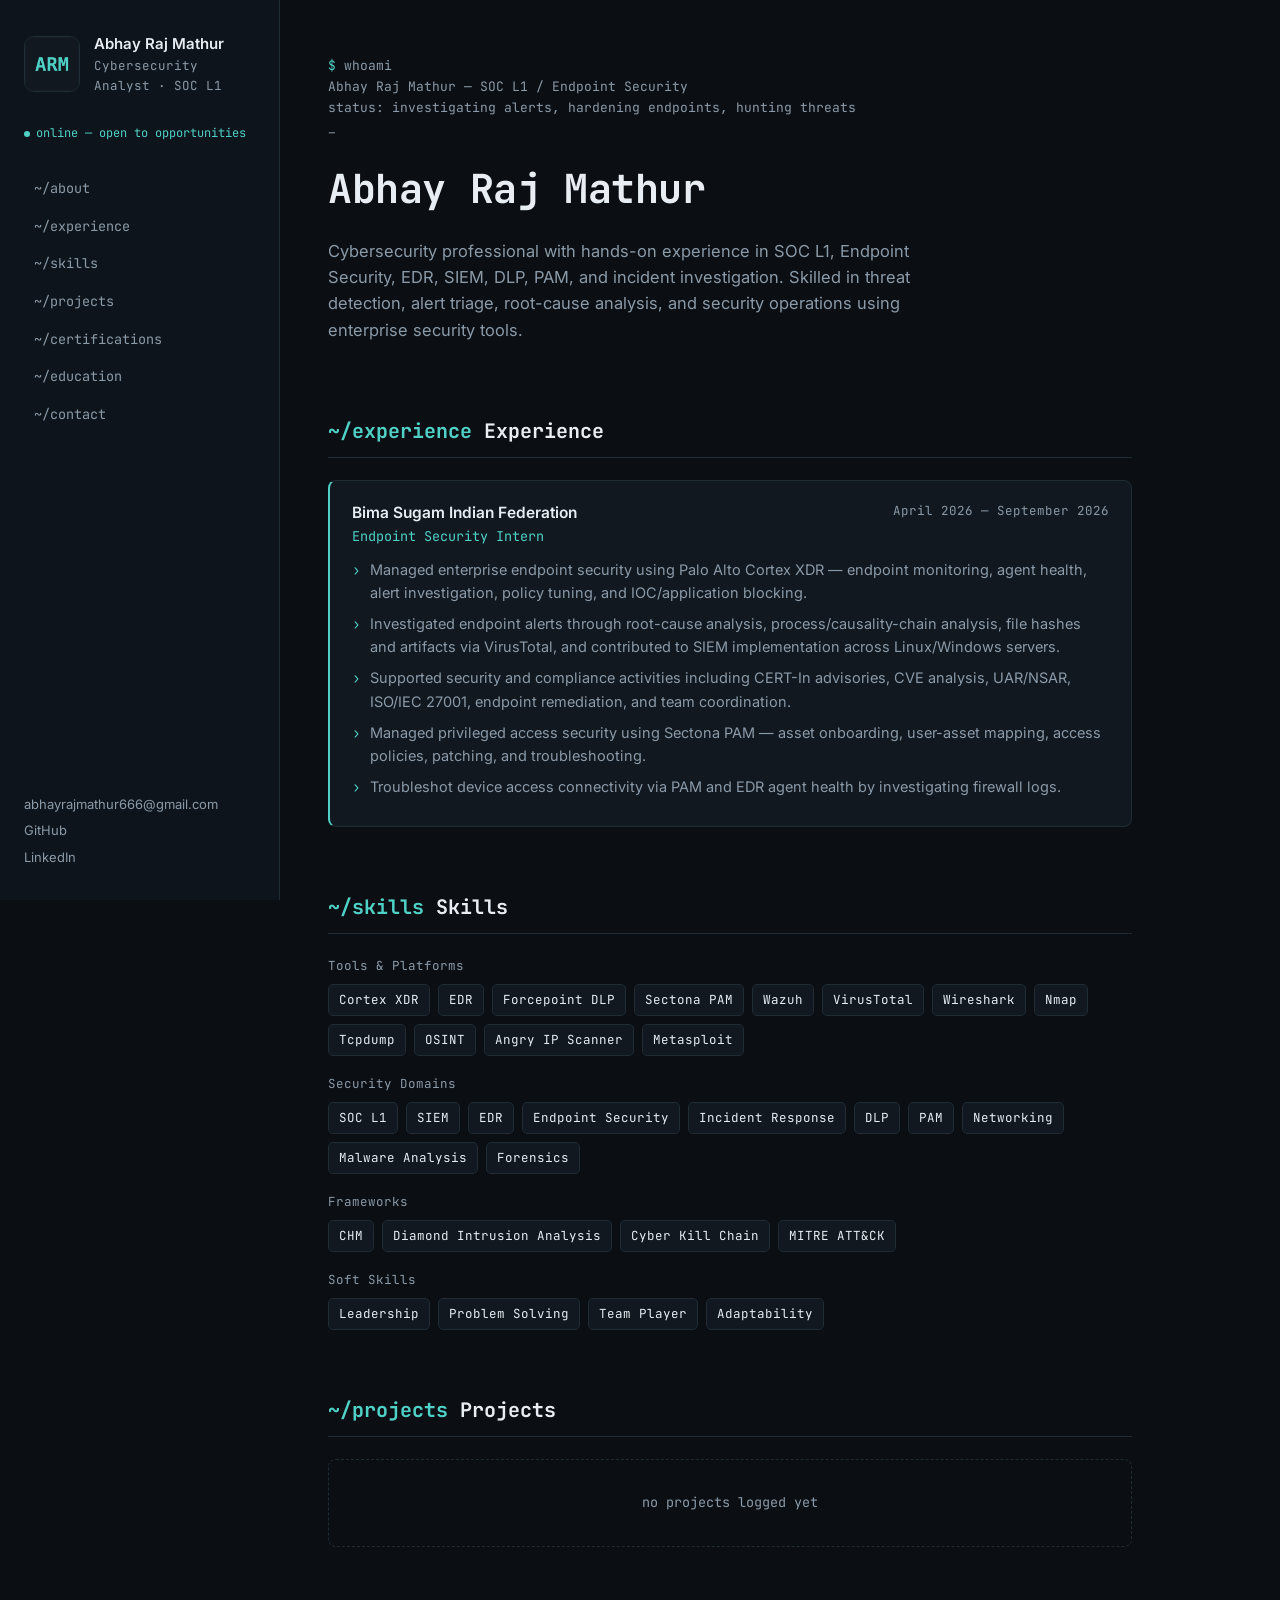
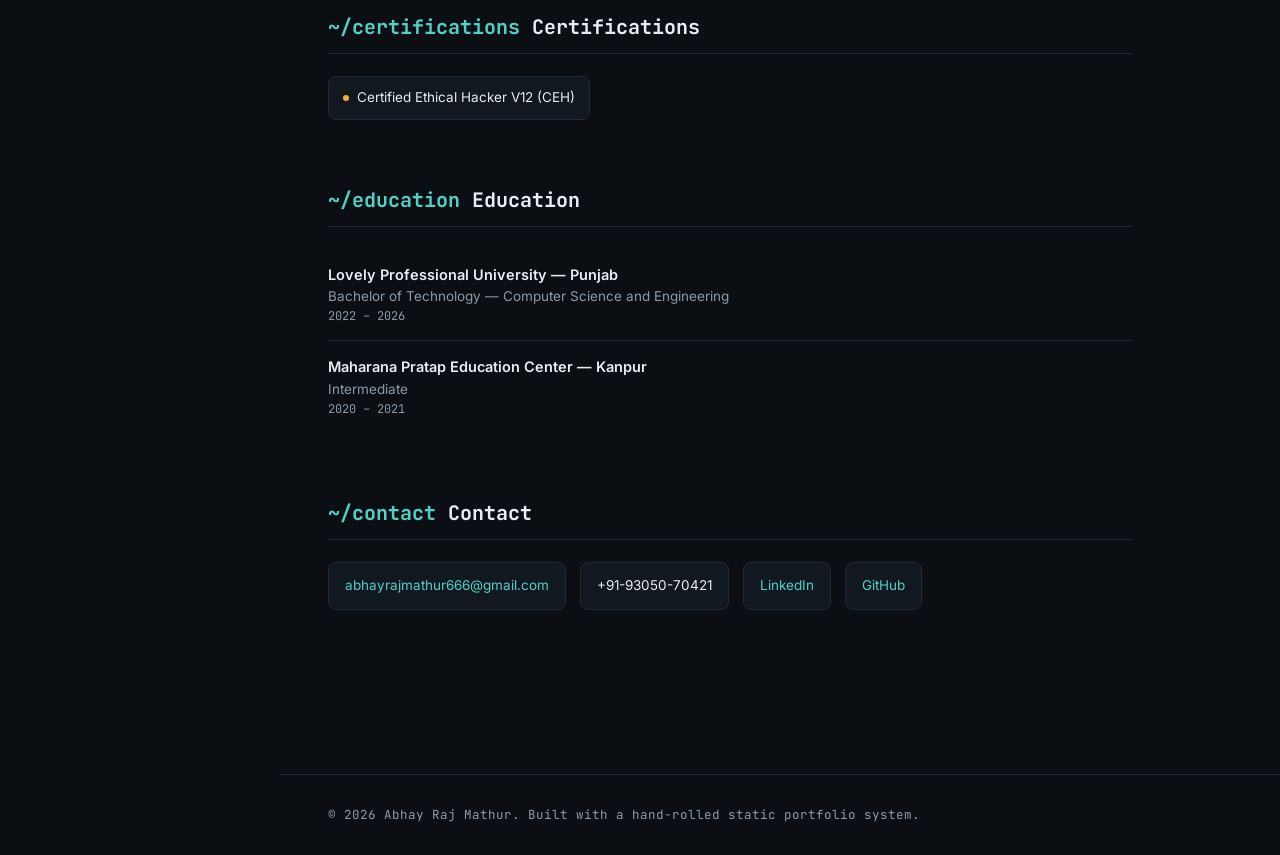
==== index.html @ ce43185f "Add files via upload" ====
<!DOCTYPE html>
<html lang="en">
<head>
<meta charset="UTF-8">
<meta name="viewport" content="width=device-width, initial-scale=1.0">
<title>Abhay Raj Mathur — Cybersecurity Analyst</title>
<meta name="description" content="Portfolio of Abhay Raj Mathur — Cybersecurity Analyst, SOC L1, Endpoint Security & EDR.">
<meta property="og:title" content="Abhay Raj Mathur — Cybersecurity Analyst">
<meta property="og:description" content="SOC L1 · Endpoint Security · EDR · SIEM · Incident Response">
<meta property="og:type" content="website">
<link rel="stylesheet" href="assets/css/themes.css">
<link rel="stylesheet" href="assets/css/style.css">
</head>
<body>
<div id="root"></div>

<script src="assets/js/render.js"></script>
<script>
  fetch('data.json?_=' + Date.now())
    .then(r => r.json())
    .then(data => {
      renderApp(document.getElementById('root'), data, false);
    })
    .catch(err => {
      document.getElementById('root').innerHTML =
        '<p style="padding:40px;font-family:monospace;color:#e66">Could not load data.json — ' + err + '</p>';
    });
</script>
</body>
</html>
---- assets/css/themes.css ----
/* ===========================================================
   THEMES — each theme is just a set of CSS variables.
   To add a new template later, add a new [data-theme="..."] block
   here — the HTML/layout never has to change.
   =========================================================== */

:root,
[data-theme="console-teal"] {
  --bg:        #0b0f14;
  --panel:     #111820;
  --panel-2:   #0e141b;
  --line:      #1f2b35;
  --text:      #e7edf2;
  --muted:     #8b9aa8;
  --accent:    #4fd1c5;
  --accent-2:  #f0b429;
  --danger:    #ef6a6a;
  --font-mono: 'JetBrains Mono', ui-monospace, SFMono-Regular, Menlo, monospace;
  --font-sans: 'Inter', -apple-system, BlinkMacSystemFont, 'Segoe UI', sans-serif;
}

[data-theme="console-amber"] {
  --bg:        #0c0a08;
  --panel:     #161109;
  --panel-2:   #120e08;
  --line:      #2c2013;
  --text:      #f3ece0;
  --muted:     #a89a84;
  --accent:    #f0b429;
  --accent-2:  #4fd1c5;
  --danger:    #ef6a6a;
  --font-mono: 'JetBrains Mono', ui-monospace, SFMono-Regular, Menlo, monospace;
  --font-sans: 'Inter', -apple-system, BlinkMacSystemFont, 'Segoe UI', sans-serif;
}

[data-theme="daylight-slate"] {
  --bg:        #f5f6f8;
  --panel:     #ffffff;
  --panel-2:   #eef1f4;
  --line:      #dde2e7;
  --text:      #1a2027;
  --muted:     #5b6672;
  --accent:    #0e7c86;
  --accent-2:  #c2540a;
  --danger:    #c0392b;
  --font-mono: 'JetBrains Mono', ui-monospace, SFMono-Regular, Menlo, monospace;
  --font-sans: 'Inter', -apple-system, BlinkMacSystemFont, 'Segoe UI', sans-serif;
}
---- assets/css/style.css ----
@import url('https://fonts.googleapis.com/css2?family=Inter:wght@400;500;600&family=JetBrains+Mono:wght@400;500;700&display=swap');

* { box-sizing: border-box; }
html { scroll-behavior: smooth; }
body {
  margin: 0;
  background: var(--bg);
  color: var(--text);
  font-family: var(--font-sans);
  font-size: 16px;
  line-height: 1.6;
  -webkit-font-smoothing: antialiased;
}
::selection { background: var(--accent); color: var(--bg); }
a { color: var(--accent); text-decoration: none; }
a:hover { text-decoration: underline; }
img { max-width: 100%; display: block; }
button { font-family: inherit; }

.blink { animation: blink 1.1s steps(1) infinite; }
@keyframes blink { 50% { opacity: 0; } }
@media (prefers-reduced-motion: reduce) {
  .blink { animation: none; }
  html { scroll-behavior: auto; }
}

/* ---------- shell ---------- */
.app-shell {
  display: grid;
  grid-template-columns: 280px 1fr;
  min-height: 100vh;
}
@media (max-width: 860px) {
  .app-shell { grid-template-columns: 1fr; }
}

/* ---------- sidebar ---------- */
.sidebar {
  position: sticky;
  top: 0;
  height: 100vh;
  padding: 32px 24px;
  border-right: 1px solid var(--line);
  background: var(--panel-2);
  display: flex;
  flex-direction: column;
  gap: 28px;
  overflow-y: auto;
}
@media (max-width: 860px) {
  .sidebar { position: relative; height: auto; border-right: none; border-bottom: 1px solid var(--line); }
}

.identity { display: flex; align-items: center; gap: 14px; }
.avatar-wrap {
  position: relative;
  width: 56px; height: 56px;
  border-radius: 10px;
  overflow: hidden;
  border: 1px solid var(--line);
  background: var(--panel);
  flex: none;
}
.avatar-wrap img { width: 100%; height: 100%; object-fit: cover; }
.identity-text .name { font-weight: 600; font-size: 15px; }
.identity-text .role { color: var(--muted); font-size: 12.5px; font-family: var(--font-mono); }

.status-line {
  font-family: var(--font-mono);
  font-size: 12px;
  color: var(--accent);
  display: flex;
  align-items: center;
  gap: 6px;
}
.status-dot { width: 6px; height: 6px; border-radius: 50%; background: var(--accent); }

.nav-tree { display: flex; flex-direction: column; gap: 2px; font-family: var(--font-mono); font-size: 13.5px; }
.nav-tree a {
  color: var(--muted);
  padding: 7px 10px;
  border-radius: 6px;
  display: flex;
  align-items: center;
  justify-content: space-between;
  gap: 8px;
}
.nav-tree a:hover { color: var(--text); background: var(--panel); text-decoration: none; }
.nav-tree a.active { color: var(--accent); background: var(--panel); }

.sidebar-contact { display: flex; flex-direction: column; gap: 6px; font-size: 13px; color: var(--muted); margin-top: auto; }
.sidebar-contact a { color: var(--muted); }
.sidebar-contact a:hover { color: var(--accent); }

.theme-picker { display: flex; gap: 8px; align-items: center; font-family: var(--font-mono); font-size: 11px; color: var(--muted); }
.theme-picker button {
  width: 18px; height: 18px; border-radius: 50%; border: 2px solid var(--line); cursor: pointer; padding: 0;
}
.theme-picker button[data-theme-btn="console-teal"] { background: #4fd1c5; }
.theme-picker button[data-theme-btn="console-amber"] { background: #f0b429; }
.theme-picker button[data-theme-btn="daylight-slate"] { background: #eef1f4; }
.theme-picker button.active { border-color: var(--text); }

/* ---------- main ---------- */
main { padding: 56px 48px 100px; max-width: 900px; }
@media (max-width: 860px) { main { padding: 36px 20px 80px; } }

.hero { margin-bottom: 72px; }
.boot { font-family: var(--font-mono); font-size: 13px; color: var(--muted); margin-bottom: 18px; min-height: 60px; }
.boot .line { display: block; }
.boot .prompt { color: var(--accent); }
.hero h1 {
  font-family: var(--font-mono);
  font-size: clamp(28px, 4vw, 40px);
  font-weight: 700;
  margin: 0 0 14px;
  letter-spacing: -0.01em;
}
.hero .summary { color: var(--muted); max-width: 62ch; font-size: 16.5px; }

section.block { margin-bottom: 64px; scroll-margin-top: 24px; position: relative; }
section.block h2 {
  font-family: var(--font-mono);
  font-size: 20px;
  color: var(--text);
  margin: 0 0 22px;
  padding-bottom: 10px;
  border-bottom: 1px solid var(--line);
  display: flex;
  align-items: center;
  justify-content: space-between;
}
section.block h2 .path { color: var(--accent); }

/* ---------- skills ---------- */
.skill-group { margin-bottom: 18px; }
.skill-group .cat { font-family: var(--font-mono); font-size: 12.5px; color: var(--muted); margin-bottom: 8px; }
.tag-row { display: flex; flex-wrap: wrap; gap: 8px; }
.tag {
  font-family: var(--font-mono);
  font-size: 12.5px;
  padding: 5px 10px;
  border: 1px solid var(--line);
  border-radius: 5px;
  color: var(--text);
  background: var(--panel);
}

/* ---------- experience ---------- */
.entry {
  position: relative;
  padding: 20px 22px;
  border: 1px solid var(--line);
  border-left: 2px solid var(--accent);
  border-radius: 8px;
  background: var(--panel);
  margin-bottom: 18px;
}
.entry-head { display: flex; justify-content: space-between; gap: 16px; flex-wrap: wrap; margin-bottom: 10px; }
.entry-head .org { font-weight: 600; font-size: 15.5px; }
.entry-head .title { color: var(--accent); font-size: 13.5px; font-family: var(--font-mono); }
.entry-head .dates { color: var(--muted); font-size: 12.5px; font-family: var(--font-mono); white-space: nowrap; }
.entry ul { margin: 0; padding-left: 0; list-style: none; }
.entry li { position: relative; padding-left: 18px; margin-bottom: 8px; color: var(--muted); font-size: 14.5px; }
.entry li::before { content: "›"; position: absolute; left: 0; color: var(--accent); font-family: var(--font-mono); }

/* ---------- projects ---------- */
.project-grid { display: grid; grid-template-columns: repeat(auto-fill, minmax(240px, 1fr)); gap: 16px; }
.project-card {
  border: 1px solid var(--line);
  border-radius: 8px;
  background: var(--panel);
  overflow: hidden;
  position: relative;
  display: flex;
  flex-direction: column;
}
.project-card .thumb { aspect-ratio: 16/9; background: var(--panel-2); display: flex; align-items: center; justify-content: center; color: var(--muted); font-family: var(--font-mono); font-size: 12px; }
.project-card .thumb img { width: 100%; height: 100%; object-fit: cover; }
.project-card .body { padding: 14px 16px 16px; }
.project-card .p-title { font-weight: 600; font-size: 14.5px; margin-bottom: 6px; }
.project-card .p-desc { color: var(--muted); font-size: 13.5px; margin-bottom: 10px; }
.project-card .p-link { font-family: var(--font-mono); font-size: 12.5px; }
.empty-state {
  border: 1px dashed var(--line);
  border-radius: 8px;
  padding: 32px 20px;
  text-align: center;
  color: var(--muted);
  font-family: var(--font-mono);
  font-size: 13.5px;
}

/* ---------- certifications / education ---------- */
.badge-row { display: flex; flex-wrap: wrap; gap: 10px; }
.badge {
  border: 1px solid var(--line);
  background: var(--panel);
  padding: 10px 14px;
  border-radius: 8px;
  font-size: 13.5px;
  display: flex;
  align-items: center;
  gap: 8px;
}
.badge .dot { width: 6px; height: 6px; border-radius: 50%; background: var(--accent-2); }

.edu-item { padding: 14px 0; border-bottom: 1px solid var(--line); }
.edu-item:last-child { border-bottom: none; }
.edu-item .school { font-weight: 600; font-size: 14.5px; }
.edu-item .degree { color: var(--muted); font-size: 13.5px; }
.edu-item .years { font-family: var(--font-mono); font-size: 12px; color: var(--muted); }

/* ---------- contact / footer ---------- */
.contact-block { display: flex; flex-wrap: wrap; gap: 14px; }
.contact-pill {
  border: 1px solid var(--line);
  border-radius: 8px;
  padding: 12px 16px;
  font-size: 13.5px;
  background: var(--panel);
  display: flex;
  align-items: center;
  gap: 10px;
}
footer { padding: 30px 48px; color: var(--muted); font-size: 12.5px; font-family: var(--font-mono); border-top: 1px solid var(--line); }

/* =========================================================
   EDIT MODE — only present on editor.html
   ========================================================= */
[data-editable="true"] .editable-target { position: relative; }

.edit-fab {
  position: absolute;
  top: -10px;
  right: -10px;
  width: 30px; height: 30px;
  border-radius: 50%;
  border: 1px solid var(--line);
  background: var(--panel);
  color: var(--accent);
  display: flex; align-items: center; justify-content: center;
  cursor: pointer;
  font-size: 16px;
  line-height: 1;
  z-index: 5;
  box-shadow: 0 2px 8px rgba(0,0,0,0.35);
}
.edit-fab:hover { background: var(--accent); color: var(--bg); }

.section-add-btn {
  position: absolute;
  top: 0; right: 0;
  width: 26px; height: 26px;
  border-radius: 6px;
  border: 1px solid var(--line);
  background: var(--panel);
  color: var(--accent);
  cursor: pointer;
  font-size: 15px;
}
.section-add-btn:hover { background: var(--accent); color: var(--bg); }

.avatar-wrap .edit-fab { top: auto; bottom: -6px; right: -6px; width: 24px; height: 24px; font-size: 12px; }

.add-section-row { display: flex; justify-content: center; margin: 40px 0; }
.add-section-btn {
  font-family: var(--font-mono);
  font-size: 13px;
  color: var(--accent);
  background: var(--panel);
  border: 1px dashed var(--accent);
  border-radius: 8px;
  padding: 12px 20px;
  cursor: pointer;
}
.add-section-btn:hover { background: var(--accent); color: var(--bg); }

/* editor top bar */
.editor-bar {
  position: sticky; top: 0; z-index: 20;
  display: flex; align-items: center; justify-content: space-between;
  gap: 12px;
  padding: 12px 20px;
  background: var(--panel-2);
  border-bottom: 1px solid var(--line);
  font-family: var(--font-mono);
  font-size: 13px;
}
.editor-bar .left { display: flex; align-items: center; gap: 10px; color: var(--muted); }
.editor-bar .right { display: flex; align-items: center; gap: 10px; }
.btn {
  font-family: var(--font-mono);
  font-size: 12.5px;
  padding: 9px 14px;
  border-radius: 6px;
  border: 1px solid var(--line);
  background: var(--panel);
  color: var(--text);
  cursor: pointer;
}
.btn:hover { border-color: var(--accent); color: var(--accent); }
.btn.primary { background: var(--accent); color: var(--bg); border-color: var(--accent); font-weight: 600; }
.btn.primary:hover { opacity: 0.85; }
.btn.danger { border-color: var(--danger); color: var(--danger); }
.btn:disabled { opacity: 0.5; cursor: not-allowed; }
.status-pill { font-size: 11.5px; padding: 4px 9px; border-radius: 20px; border: 1px solid var(--line); color: var(--muted); }
.status-pill.saved { color: var(--accent); border-color: var(--accent); }
.status-pill.dirty { color: var(--accent-2); border-color: var(--accent-2); }

/* modal */
.modal-overlay {
  position: fixed; inset: 0; background: rgba(0,0,0,0.6);
  display: flex; align-items: center; justify-content: center;
  z-index: 100; padding: 20px;
}
.modal {
  background: var(--panel); border: 1px solid var(--line); border-radius: 12px;
  width: 100%; max-width: 520px; max-height: 86vh; overflow-y: auto;
  padding: 26px;
}
.modal h3 { font-family: var(--font-mono); font-size: 16px; margin: 0 0 18px; }
.field { margin-bottom: 14px; }
.field label { display: block; font-size: 12.5px; color: var(--muted); margin-bottom: 6px; font-family: var(--font-mono); }
.field input, .field textarea, .field select {
  width: 100%; padding: 10px 12px; border-radius: 6px; border: 1px solid var(--line);
  background: var(--panel-2); color: var(--text); font-family: var(--font-sans); font-size: 14px;
}
.field textarea { min-height: 90px; resize: vertical; }
.modal-actions { display: flex; justify-content: flex-end; gap: 10px; margin-top: 18px; }
.bullet-row { display: flex; gap: 8px; margin-bottom: 8px; }
.bullet-row input { flex: 1; }
.bullet-row button { flex: none; }
.small-add { font-family: var(--font-mono); font-size: 12px; color: var(--accent); background: none; border: 1px dashed var(--line); border-radius: 6px; padding: 6px 10px; cursor: pointer; }

/* token gate */
.gate {
  min-height: 100vh; display: flex; align-items: center; justify-content: center; padding: 24px;
}
.gate-box { max-width: 440px; width: 100%; }
.gate-box h1 { font-family: var(--font-mono); font-size: 20px; margin-bottom: 8px; }
.gate-box p { color: var(--muted); font-size: 14px; margin-bottom: 20px; }
.gate-box .field { margin-bottom: 16px; }
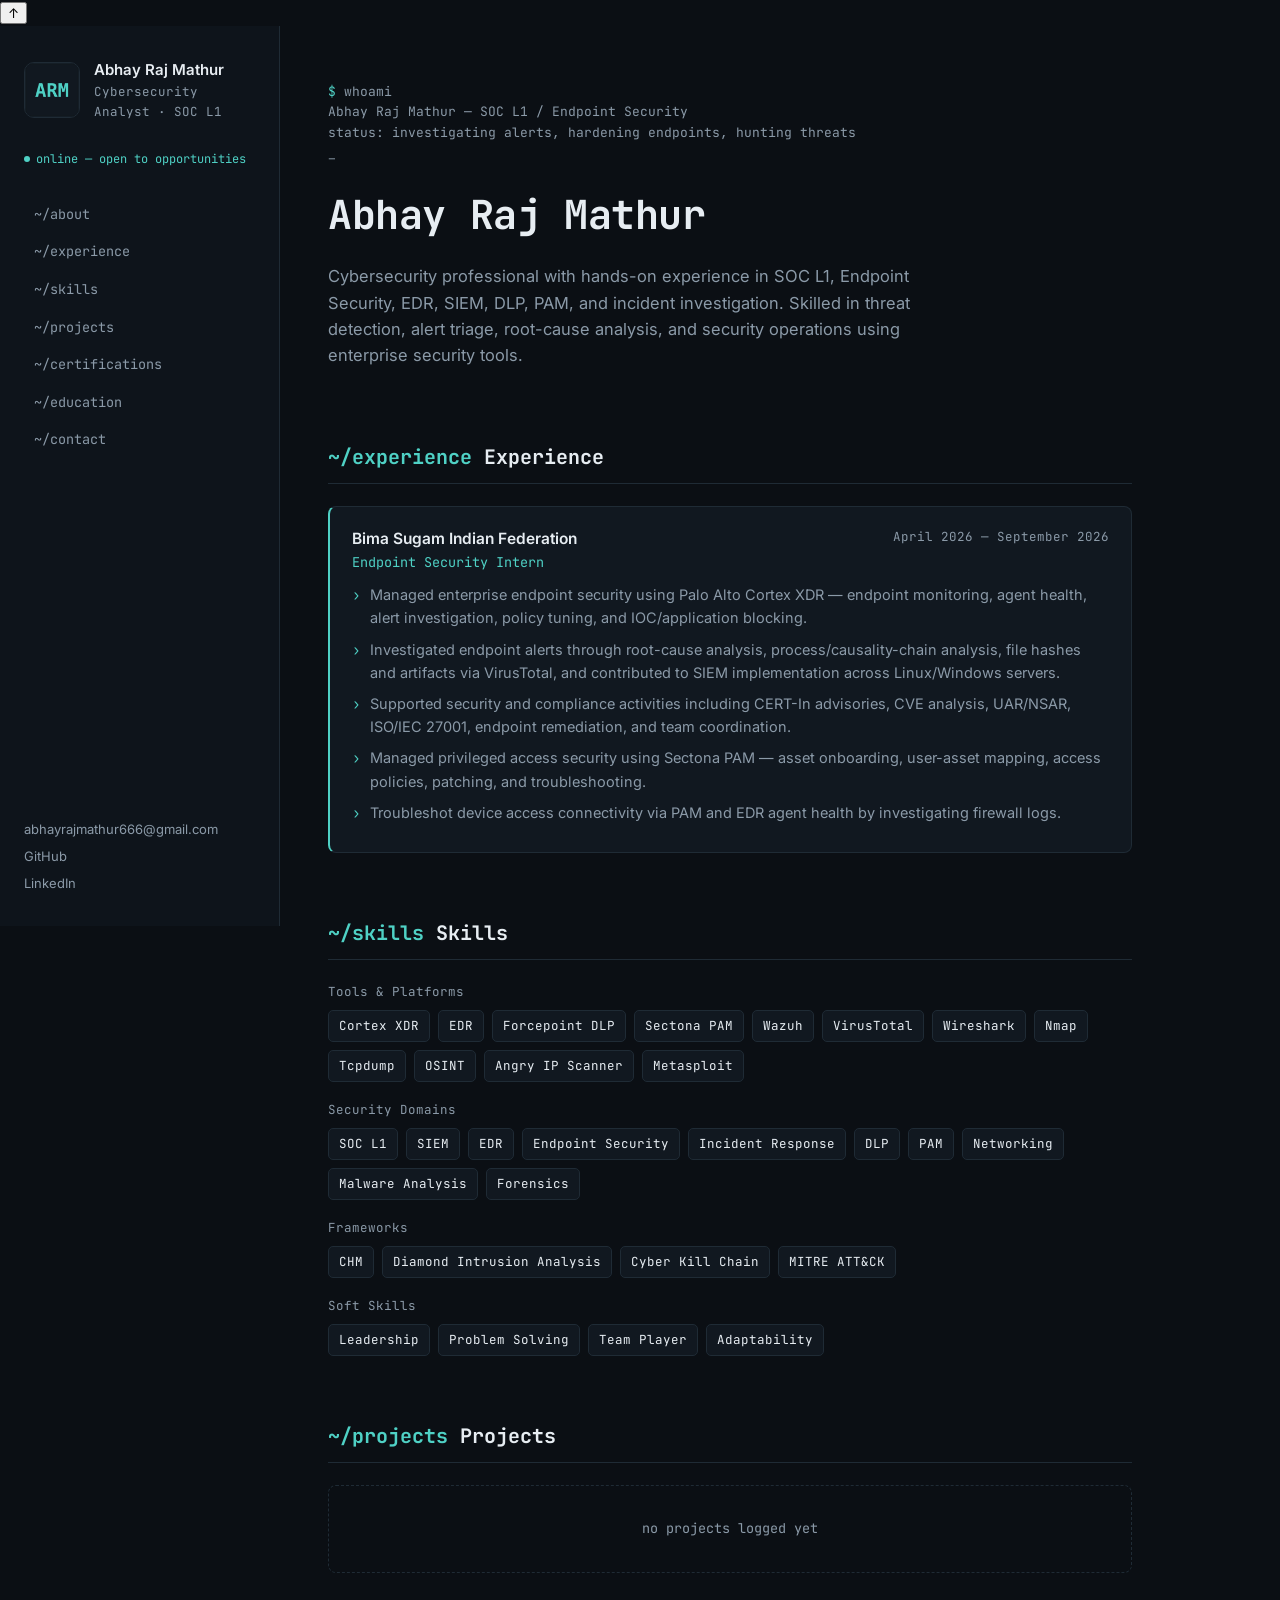
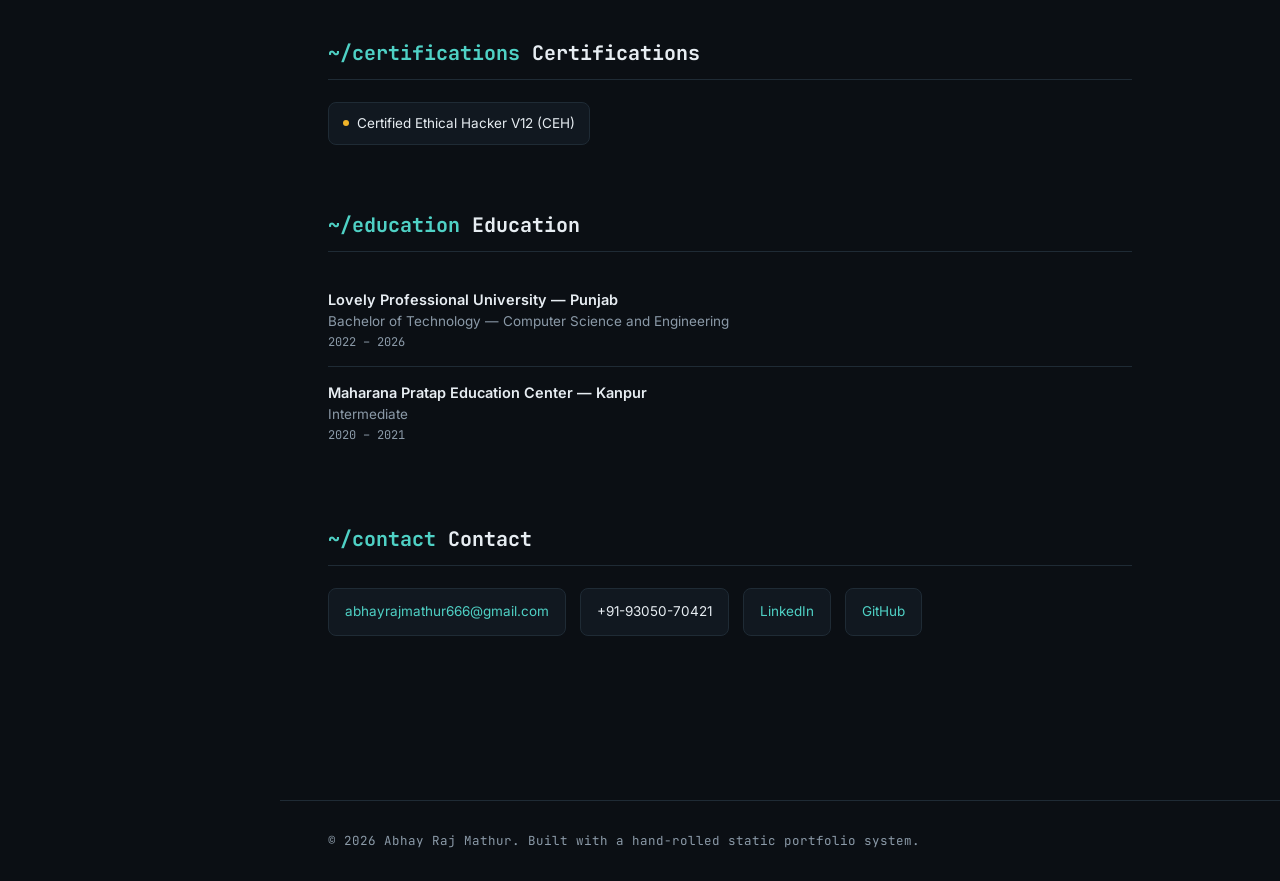
==== commit 53417e44: "Add files via upload" ====
--- a/index.html
+++ b/index.html
@@ -12,6 +12,8 @@
 <link rel="stylesheet" href="assets/css/style.css">
 </head>
 <body>
+<div id="scroll-progress"></div>
+<button id="back-to-top" aria-label="Back to top">↑</button>
 <div id="root"></div>
 
 <script src="assets/js/render.js"></script>
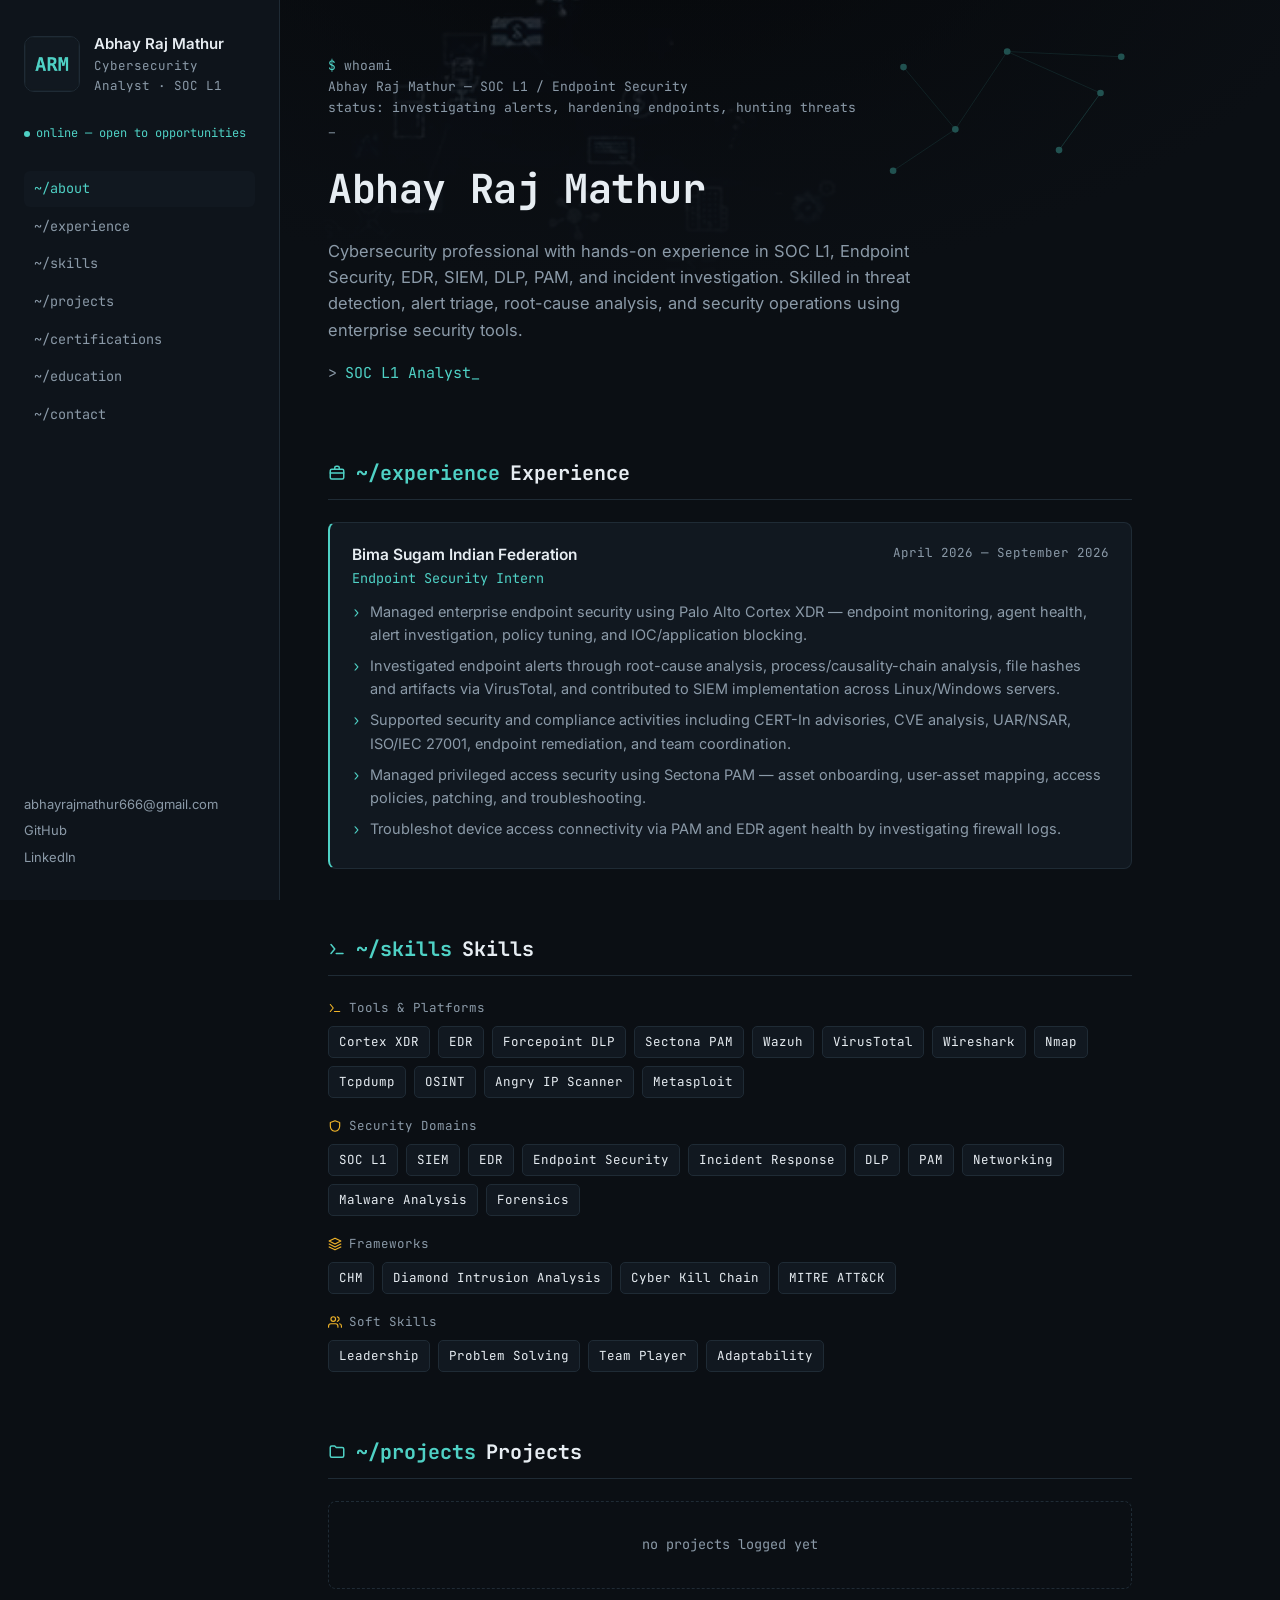
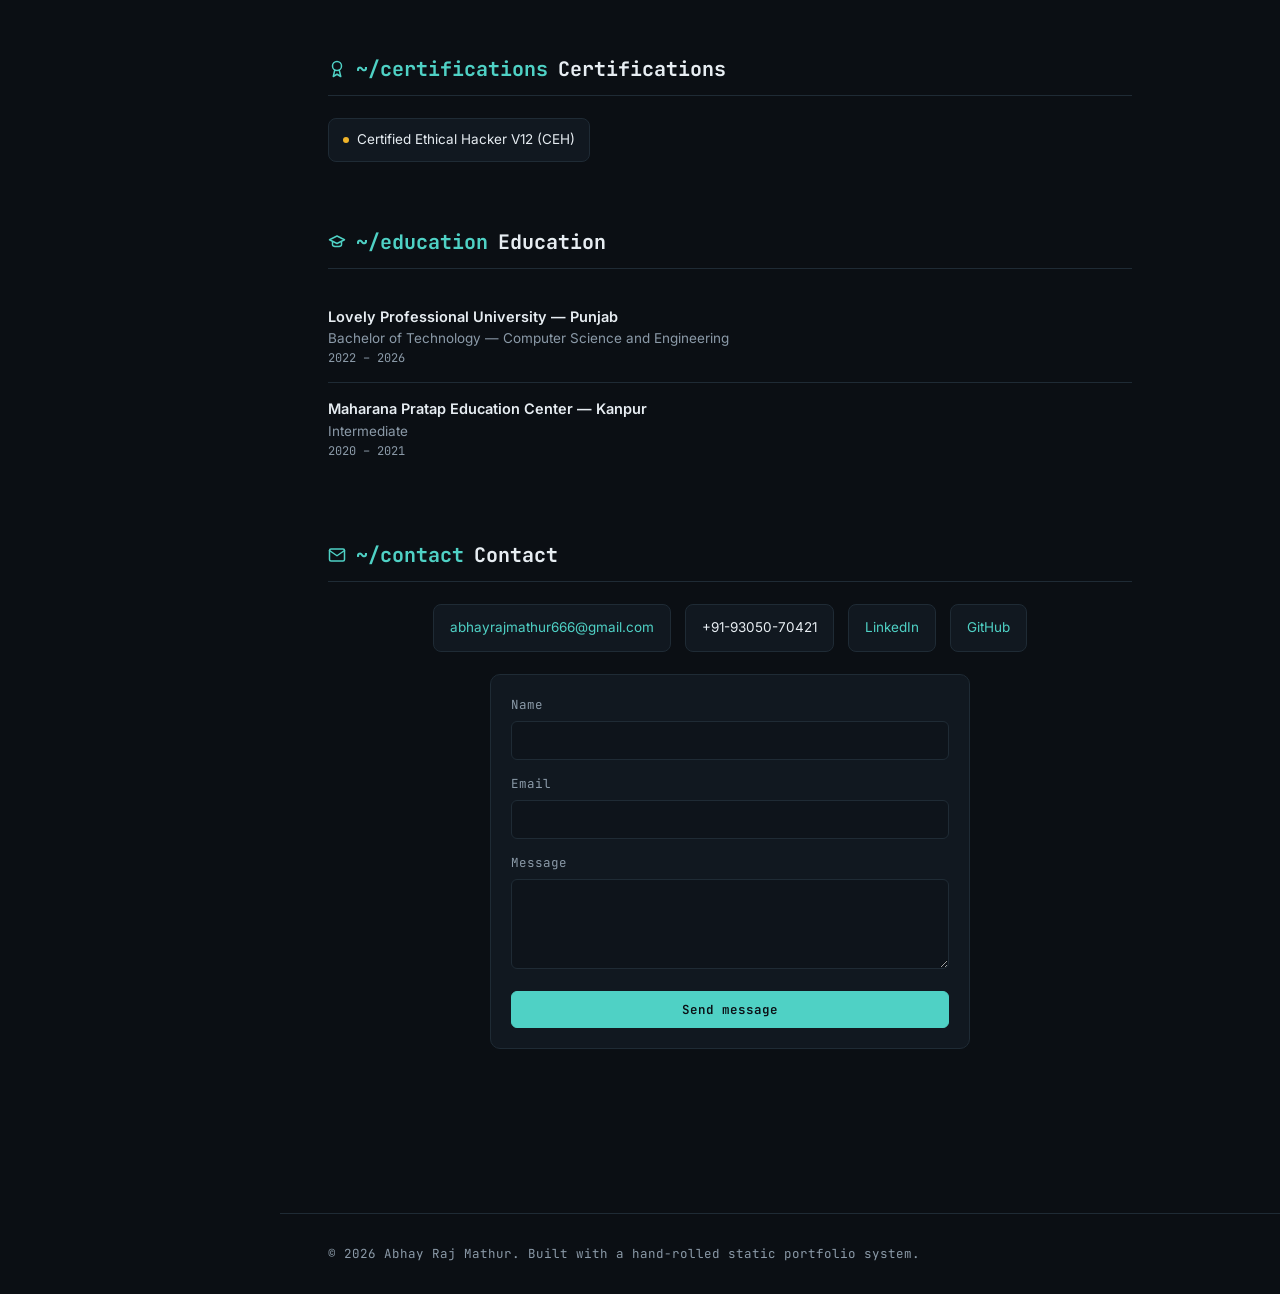
==== commit ab6d5fc9: "Add files via upload" ====
--- a/index.html
+++ b/index.html
@@ -12,7 +12,14 @@
 <link rel="stylesheet" href="assets/css/style.css">
 </head>
 <body>
+<video class="site-bg" autoplay muted loop playsinline>
+  <source src="assets/media/back.webm" type="video/webm">
+  <source src="assets/media/back.mp4" type="video/mp4">
+</video>
+<div class="site-bg-overlay"></div>
 <div id="scroll-progress"></div>
+<button id="menu-toggle" aria-label="Open menu">☰</button>
+<div id="sidebar-backdrop"></div>
 <button id="back-to-top" aria-label="Back to top">↑</button>
 <div id="root"></div>
 
--- a/assets/css/style.css
+++ b/assets/css/style.css
@@ -4,13 +4,26 @@
 html { scroll-behavior: smooth; }
 body {
   margin: 0;
-  background: var(--bg);
+  background: transparent;
   color: var(--text);
   font-family: var(--font-sans);
   font-size: 16px;
   line-height: 1.6;
   -webkit-font-smoothing: antialiased;
 }
+html { background: var(--bg); }
+
+/* ---------- space background ---------- */
+.site-bg {
+  position: fixed; inset: 0; width: 100%; height: 100%;
+  object-fit: cover; z-index: -2; filter: brightness(0.6) saturate(1.15);
+}
+.site-bg-overlay {
+  position: fixed; inset: 0; z-index: -1; pointer-events: none;
+  background:
+    radial-gradient(ellipse 80% 60% at 50% -10%, transparent, var(--bg) 70%),
+    linear-gradient(180deg, color-mix(in srgb, var(--bg) 55%, transparent) 0%, var(--bg) 85%);
+}
 ::selection { background: var(--accent); color: var(--bg); }
 a { color: var(--accent); text-decoration: none; }
 a:hover { text-decoration: underline; }
@@ -23,6 +36,44 @@
   .blink { animation: none; }
   html { scroll-behavior: auto; }
 }
+
+.icon { width: 16px; height: 16px; flex: none; }
+
+/* ---------- scroll progress + back to top ---------- */
+#scroll-progress {
+  position: fixed; top: 0; left: 0; height: 3px; width: 0%;
+  background: var(--accent); z-index: 200; transition: width 0.1s linear;
+}
+#back-to-top {
+  position: fixed; bottom: 24px; right: 24px; width: 42px; height: 42px;
+  border-radius: 50%; border: 1px solid var(--line); background: var(--panel);
+  color: var(--accent); font-size: 18px; cursor: pointer;
+  opacity: 0; pointer-events: none; transform: translateY(10px);
+  transition: opacity 0.25s ease, transform 0.25s ease, background 0.2s;
+  z-index: 150; box-shadow: 0 4px 14px rgba(0,0,0,0.35);
+}
+#back-to-top.show { opacity: 1; pointer-events: auto; transform: translateY(0); }
+#back-to-top:hover { background: var(--accent); color: var(--bg); }
+@media (prefers-reduced-motion: reduce) { #back-to-top { transition: opacity 0.1s; } }
+
+/* ---------- scroll reveal ---------- */
+.reveal { opacity: 0; transform: translateY(18px); transition: opacity 0.6s ease, transform 0.6s ease; }
+.reveal.in-view { opacity: 1; transform: translateY(0); }
+@media (prefers-reduced-motion: reduce) { .reveal { transition: none; opacity: 1; transform: none; } }
+
+/* ---------- hover lift / glow ---------- */
+.entry, .project-card, .badge {
+  transition: transform 0.2s ease, box-shadow 0.2s ease, border-color 0.2s ease;
+}
+.entry:hover, .project-card:hover, .badge:hover {
+  transform: translateY(-3px);
+  border-color: var(--accent);
+  box-shadow: 0 10px 26px -12px color-mix(in srgb, var(--accent) 55%, transparent);
+}
+.tag { transition: transform 0.15s ease, border-color 0.15s ease, color 0.15s ease; }
+.tag:hover { transform: translateY(-2px); border-color: var(--accent); color: var(--accent); }
+.nav-tree a { transition: color 0.15s ease, background 0.15s ease, padding-left 0.15s ease; }
+.nav-tree a:hover { padding-left: 14px; }
 
 /* ---------- shell ---------- */
 .app-shell {
@@ -47,8 +98,30 @@
   gap: 28px;
   overflow-y: auto;
 }
+#menu-toggle {
+  display: none;
+  position: fixed; top: 14px; left: 14px; z-index: 210;
+  width: 42px; height: 42px; align-items: center; justify-content: center;
+  border-radius: 8px; border: 1px solid var(--line); background: var(--panel);
+  color: var(--accent); font-size: 19px; cursor: pointer;
+}
+#sidebar-backdrop {
+  display: none;
+  position: fixed; inset: 0; background: rgba(0,0,0,0.55);
+  z-index: 199; opacity: 0; pointer-events: none; transition: opacity 0.25s ease;
+}
+#sidebar-backdrop.show { opacity: 1; pointer-events: auto; }
 @media (max-width: 860px) {
-  .sidebar { position: relative; height: auto; border-right: none; border-bottom: 1px solid var(--line); }
+  .app-shell { grid-template-columns: 1fr; }
+  #menu-toggle { display: flex; }
+  #sidebar-backdrop { display: block; }
+  .sidebar {
+    position: fixed; top: 0; left: 0; height: 100vh; width: 80%; max-width: 300px;
+    transform: translateX(-100%); transition: transform 0.28s ease;
+    z-index: 200; box-shadow: 20px 0 45px rgba(0,0,0,0.45);
+  }
+  .sidebar.open { transform: translateX(0); }
+  main { padding-top: 84px; }
 }
 
 .identity { display: flex; align-items: center; gap: 14px; }
@@ -103,9 +176,17 @@
 
 /* ---------- main ---------- */
 main { padding: 56px 48px 100px; max-width: 900px; }
-@media (max-width: 860px) { main { padding: 36px 20px 80px; } }
-
-.hero { margin-bottom: 72px; }
+@media (max-width: 860px) { main { padding: 84px 20px 80px; } }
+
+.hero { margin-bottom: 72px; position: relative; }
+.hero-art { position: absolute; top: -20px; right: -10px; width: 280px; height: auto; opacity: 0.35; pointer-events: none; z-index: -1; }
+.hero-art .net-node { fill: var(--accent); }
+.hero-art .net-edge { stroke: var(--accent); stroke-width: 0.6; opacity: 0.5; }
+.hero-art .net-node:nth-child(odd) { animation: pulse-node 3.4s ease-in-out infinite; }
+.hero-art .net-node:nth-child(even) { animation: pulse-node 3.4s ease-in-out infinite 1.1s; }
+@keyframes pulse-node { 0%,100% { opacity: 1; r: 3.2; } 50% { opacity: 0.4; r: 4.4; } }
+@media (max-width: 860px) { .hero-art { display: none; } }
+@media (prefers-reduced-motion: reduce) { .hero-art .net-node { animation: none; } }
 .boot { font-family: var(--font-mono); font-size: 13px; color: var(--muted); margin-bottom: 18px; min-height: 60px; }
 .boot .line { display: block; }
 .boot .prompt { color: var(--accent); }
@@ -117,6 +198,11 @@
   letter-spacing: -0.01em;
 }
 .hero .summary { color: var(--muted); max-width: 62ch; font-size: 16.5px; }
+.typing-line {
+  font-family: var(--font-mono); font-size: 15px; color: var(--accent);
+  margin-top: 18px; min-height: 22px;
+}
+.typing-line .prompt { color: var(--muted); margin-right: 8px; }
 
 section.block { margin-bottom: 64px; scroll-margin-top: 24px; position: relative; }
 section.block h2 {
@@ -131,10 +217,13 @@
   justify-content: space-between;
 }
 section.block h2 .path { color: var(--accent); }
+section.block h2 span { display: flex; align-items: center; gap: 10px; }
+.h2-icon { color: var(--accent); width: 18px; height: 18px; }
 
 /* ---------- skills ---------- */
 .skill-group { margin-bottom: 18px; }
-.skill-group .cat { font-family: var(--font-mono); font-size: 12.5px; color: var(--muted); margin-bottom: 8px; }
+.skill-group .cat { font-family: var(--font-mono); font-size: 12.5px; color: var(--muted); margin-bottom: 8px; display: flex; align-items: center; gap: 7px; }
+.cat-icon { color: var(--accent-2); width: 14px; height: 14px; }
 .tag-row { display: flex; flex-wrap: wrap; gap: 8px; }
 .tag {
   font-family: var(--font-mono);
@@ -212,7 +301,7 @@
 .edu-item .years { font-family: var(--font-mono); font-size: 12px; color: var(--muted); }
 
 /* ---------- contact / footer ---------- */
-.contact-block { display: flex; flex-wrap: wrap; gap: 14px; }
+.contact-block { display: flex; flex-wrap: wrap; gap: 14px; justify-content: center; }
 .contact-pill {
   border: 1px solid var(--line);
   border-radius: 8px;
@@ -223,6 +312,28 @@
   align-items: center;
   gap: 10px;
 }
+.contact-form {
+  margin: 22px auto 0; max-width: 480px;
+  border: 1px solid var(--line); border-radius: 10px; background: var(--panel);
+  padding: 20px;
+}
+.contact-form .field { margin-bottom: 14px; }
+.contact-form label { display: block; font-size: 12.5px; color: var(--muted); margin-bottom: 6px; font-family: var(--font-mono); }
+.contact-form input, .contact-form textarea {
+  width: 100%; padding: 10px 12px; border-radius: 6px; border: 1px solid var(--line);
+  background: var(--panel-2); color: var(--text); font-family: var(--font-sans); font-size: 14px;
+  transition: border-color 0.15s ease;
+}
+.contact-form input:focus, .contact-form textarea:focus { outline: none; border-color: var(--accent); }
+.contact-form textarea { min-height: 100px; resize: vertical; }
+.contact-form button { width: 100%; }
+.form-success {
+  background: color-mix(in srgb, var(--accent) 15%, transparent);
+  border: 1px solid var(--accent); color: var(--accent);
+  padding: 10px 14px; border-radius: 6px; font-size: 13.5px; margin-bottom: 14px;
+  font-family: var(--font-mono);
+}
+
 footer { padding: 30px 48px; color: var(--muted); font-size: 12.5px; font-family: var(--font-mono); border-top: 1px solid var(--line); }
 
 /* =========================================================
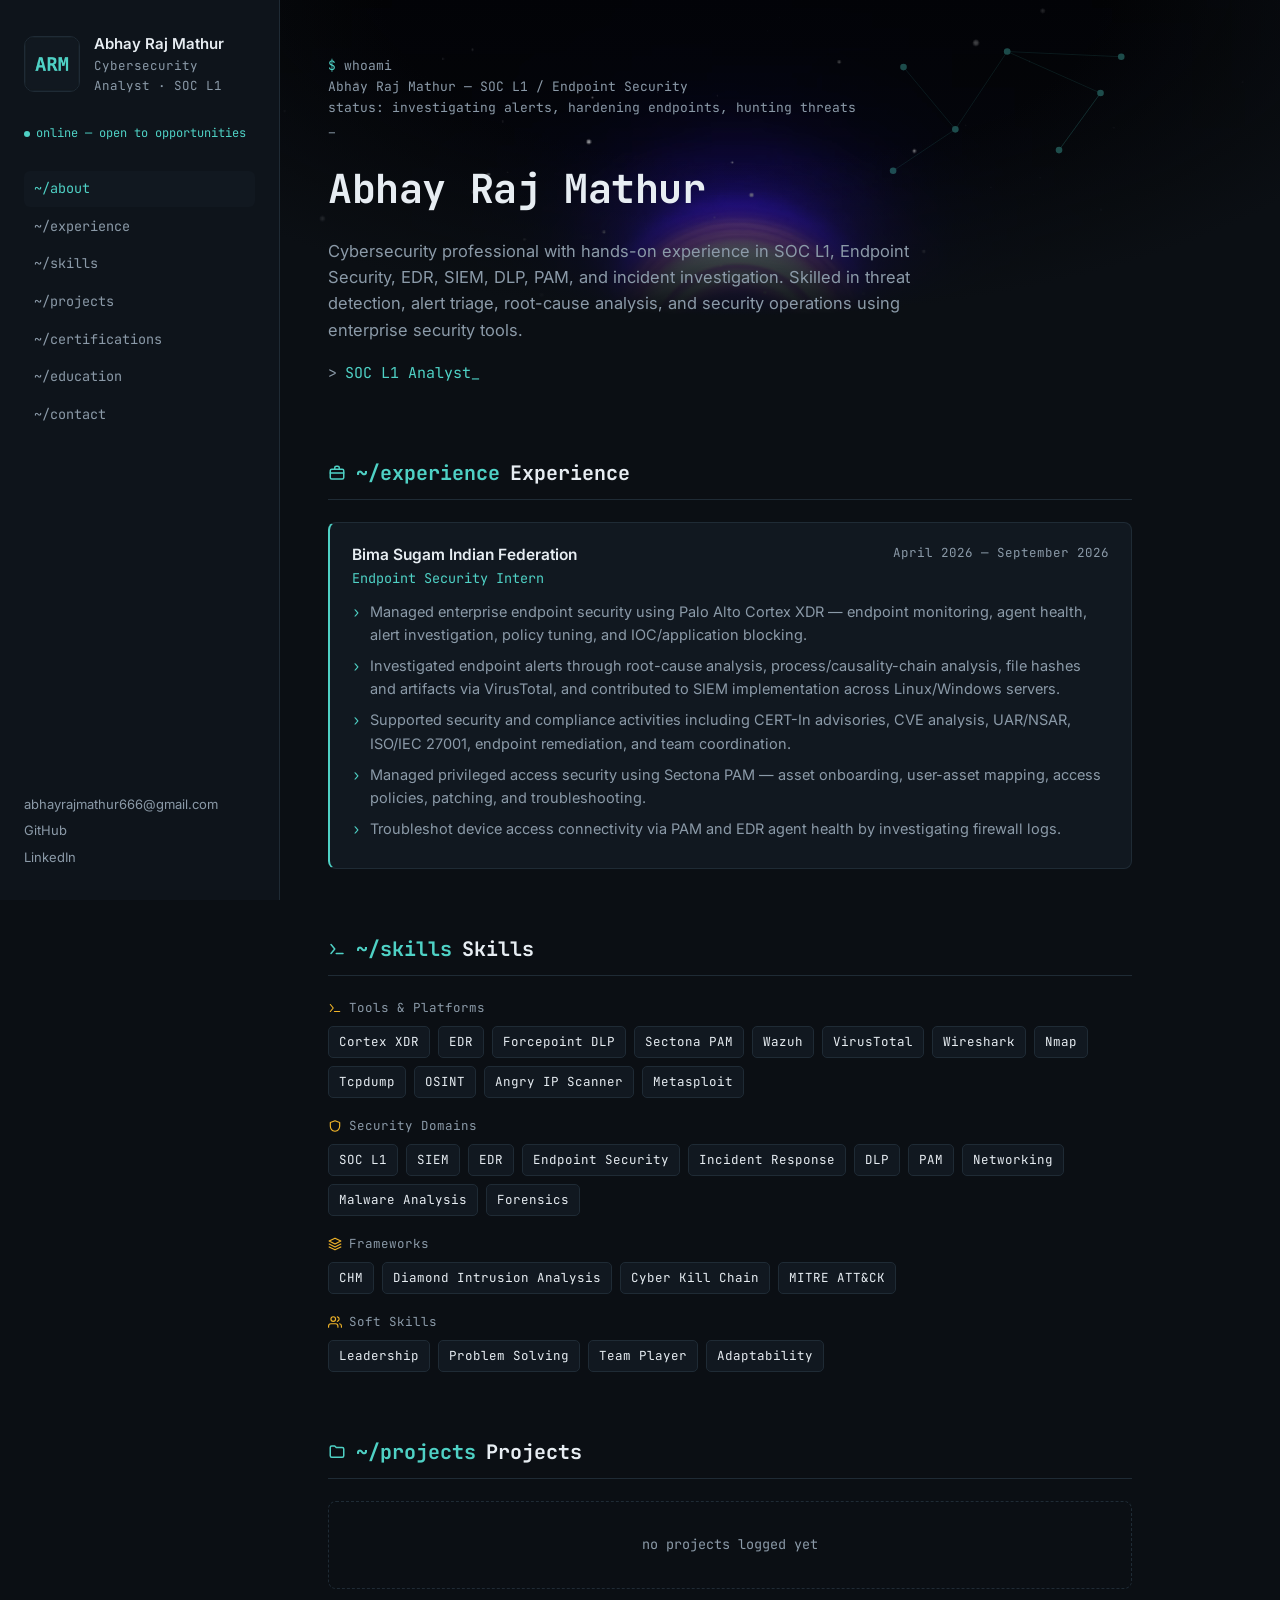
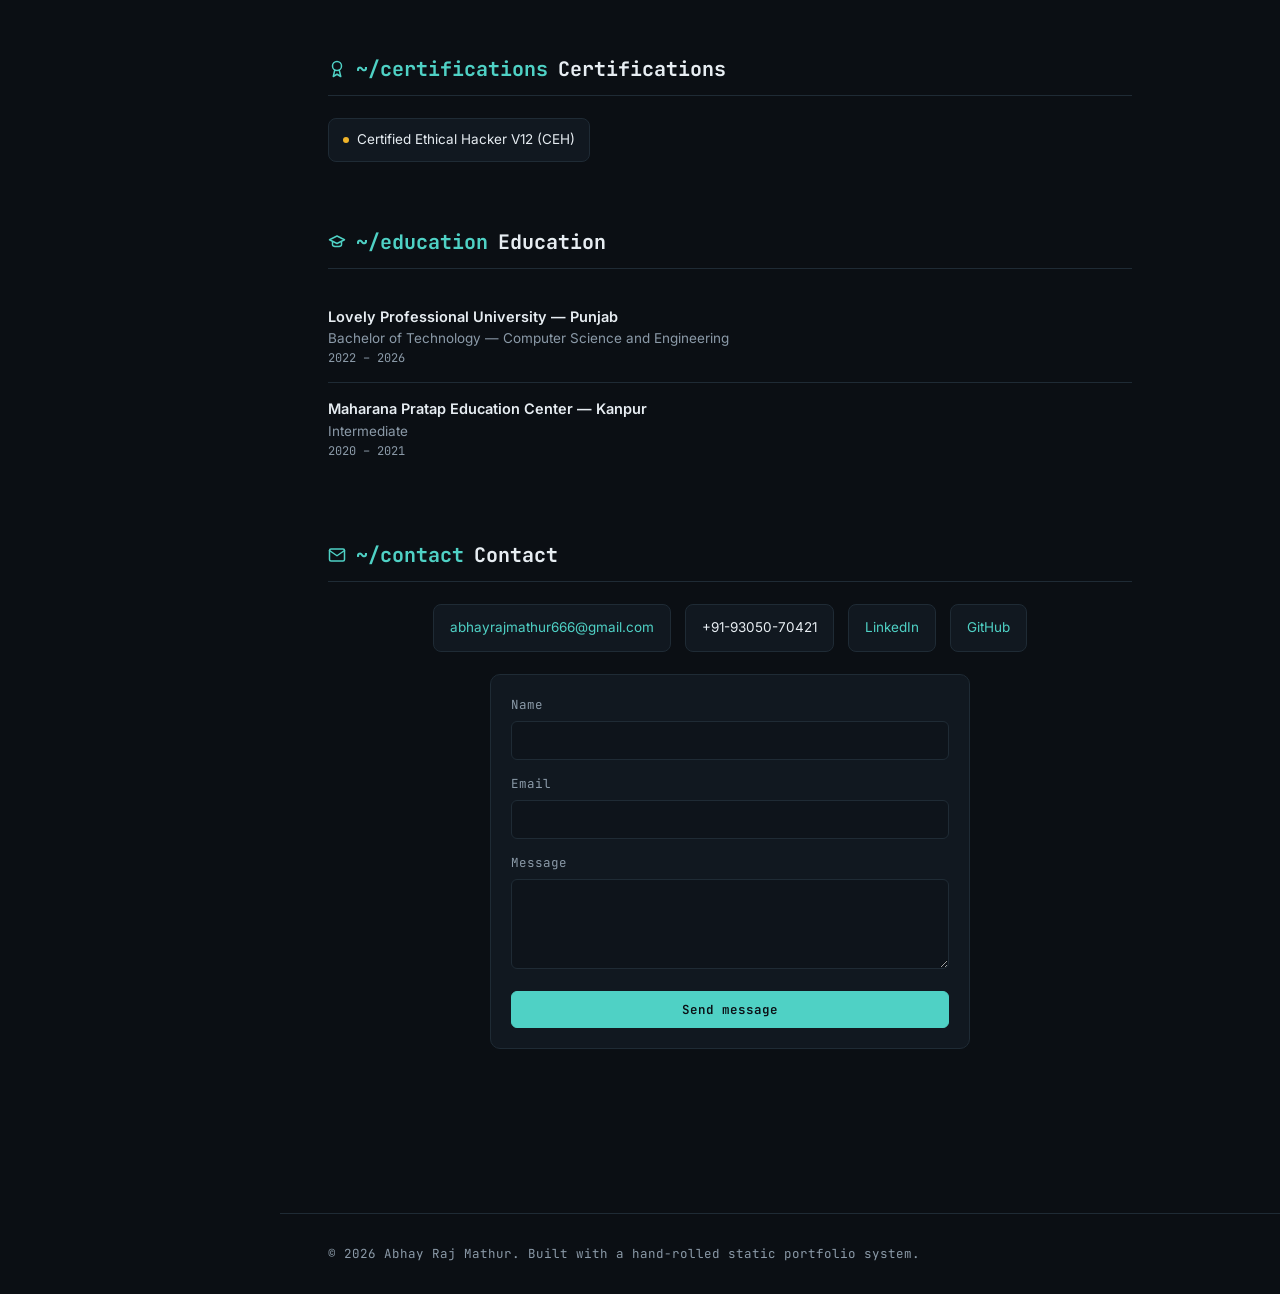
==== commit 9b6753b1: "Add files via upload" ====
--- a/index.html
+++ b/index.html
@@ -13,8 +13,12 @@
 </head>
 <body>
 <video class="site-bg" autoplay muted loop playsinline>
-  <source src="assets/media/back.webm" type="video/webm">
-  <source src="assets/media/back.mp4" type="video/mp4">
+  <source src="assets/media/galaxy.webm" type="video/webm">
+  <source src="assets/media/galaxy.mp4" type="video/mp4">
+</video>
+<video class="site-blackhole" autoplay muted loop playsinline>
+  <source src="assets/media/blackhole.webm" type="video/webm">
+  <source src="assets/media/blackhole.mp4" type="video/mp4">
 </video>
 <div class="site-bg-overlay"></div>
 <div id="scroll-progress"></div>
--- a/assets/css/style.css
+++ b/assets/css/style.css
@@ -16,13 +16,21 @@
 /* ---------- space background ---------- */
 .site-bg {
   position: fixed; inset: 0; width: 100%; height: 100%;
-  object-fit: cover; z-index: -2; filter: brightness(0.6) saturate(1.15);
+  object-fit: cover; z-index: -3; filter: brightness(1.1) contrast(1.15);
+}
+.site-blackhole {
+  position: fixed; top: -8%; left: 58%; transform: translateX(-50%);
+  width: min(1500px, 180%); z-index: -2;
+  mix-blend-mode: screen; opacity: 1; pointer-events: none;
+}
+@media (max-width: 860px) {
+  .site-blackhole { width: 300%; top: -3%; left: 50%; }
 }
 .site-bg-overlay {
   position: fixed; inset: 0; z-index: -1; pointer-events: none;
   background:
-    radial-gradient(ellipse 80% 60% at 50% -10%, transparent, var(--bg) 70%),
-    linear-gradient(180deg, color-mix(in srgb, var(--bg) 55%, transparent) 0%, var(--bg) 85%);
+    radial-gradient(ellipse 70% 45% at 58% 0%, transparent, transparent 40%, var(--bg) 78%),
+    linear-gradient(180deg, color-mix(in srgb, var(--bg) 20%, transparent) 0%, var(--bg) 90%);
 }
 ::selection { background: var(--accent); color: var(--bg); }
 a { color: var(--accent); text-decoration: none; }
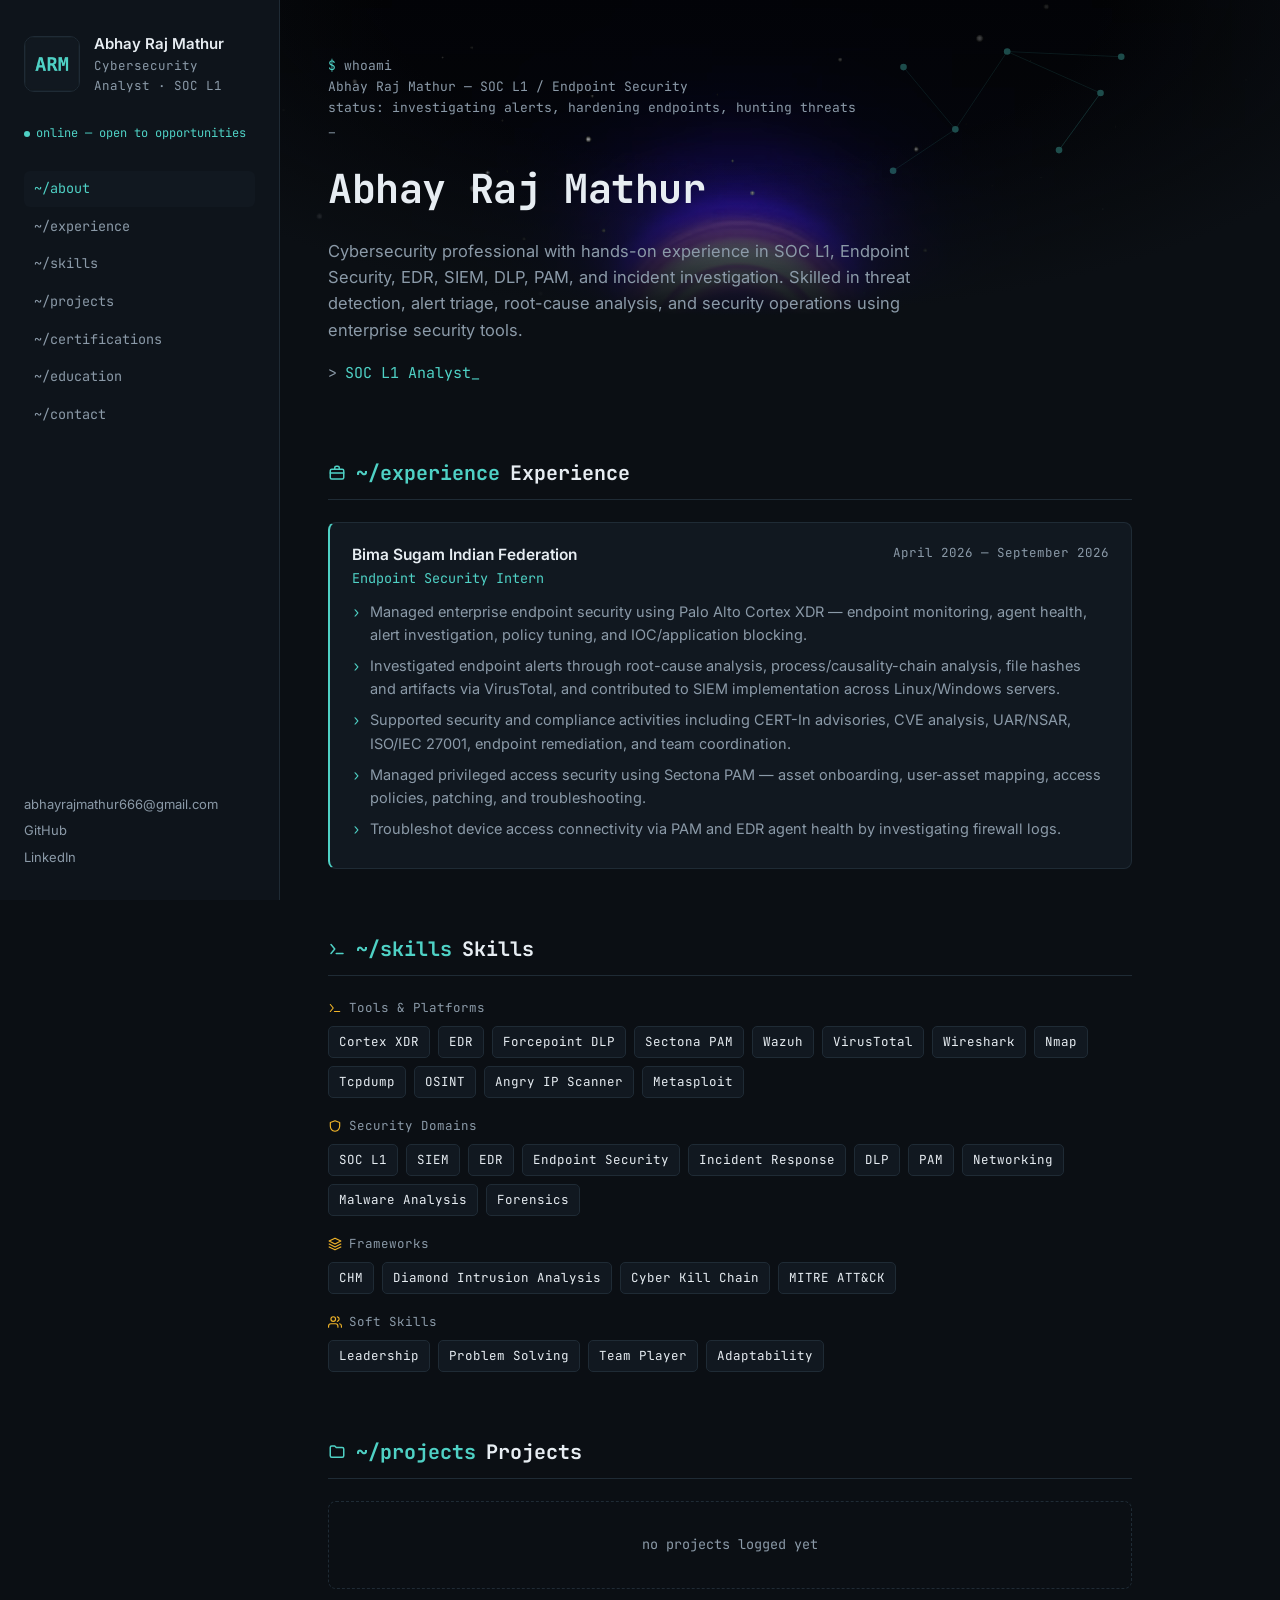
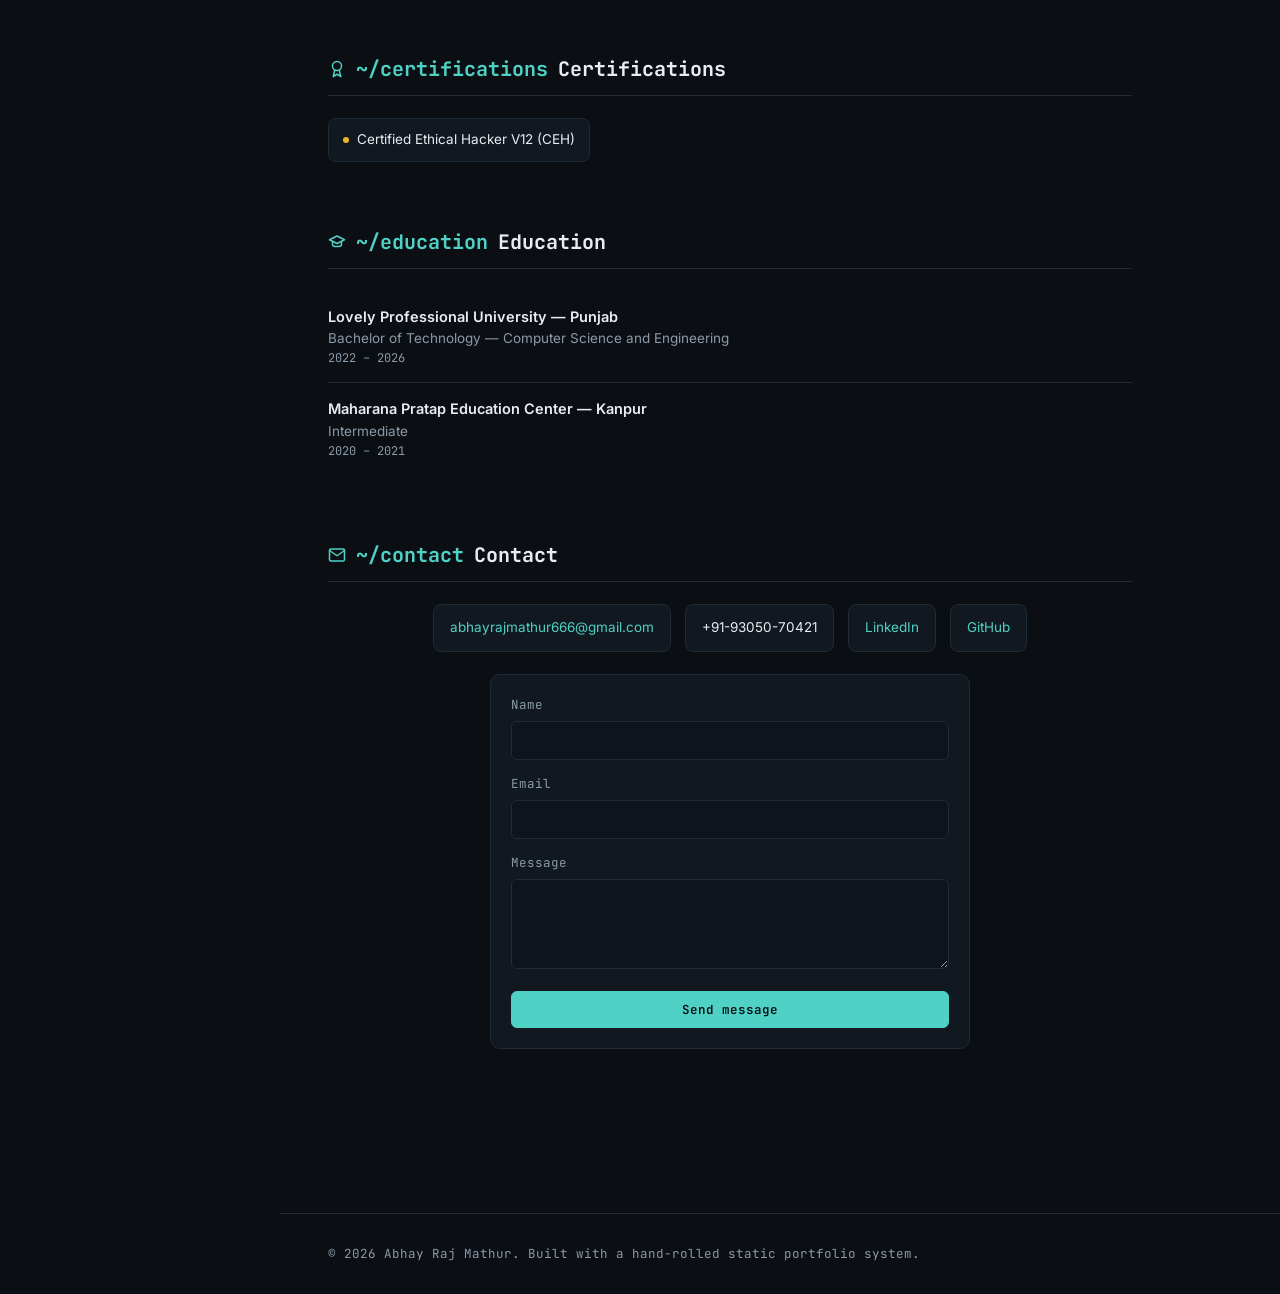
==== commit 5b431fb4: "Add files via upload" ====
--- a/index.html
+++ b/index.html
@@ -16,10 +16,12 @@
   <source src="assets/media/galaxy.webm" type="video/webm">
   <source src="assets/media/galaxy.mp4" type="video/mp4">
 </video>
-<video class="site-blackhole" autoplay muted loop playsinline>
-  <source src="assets/media/blackhole.webm" type="video/webm">
-  <source src="assets/media/blackhole.mp4" type="video/mp4">
-</video>
+<div class="site-blackhole-box">
+  <video autoplay muted loop playsinline>
+    <source src="assets/media/blackhole.webm" type="video/webm">
+    <source src="assets/media/blackhole.mp4" type="video/mp4">
+  </video>
+</div>
 <div class="site-bg-overlay"></div>
 <div id="scroll-progress"></div>
 <button id="menu-toggle" aria-label="Open menu">☰</button>
--- a/assets/css/style.css
+++ b/assets/css/style.css
@@ -18,13 +18,14 @@
   position: fixed; inset: 0; width: 100%; height: 100%;
   object-fit: cover; z-index: -3; filter: brightness(1.1) contrast(1.15);
 }
-.site-blackhole {
+.site-blackhole-box {
   position: fixed; top: -8%; left: 58%; transform: translateX(-50%);
   width: min(1500px, 180%); z-index: -2;
-  mix-blend-mode: screen; opacity: 1; pointer-events: none;
-}
+  mix-blend-mode: lighten; pointer-events: none;
+}
+.site-blackhole-box video { width: 100%; display: block; }
 @media (max-width: 860px) {
-  .site-blackhole { width: 300%; top: -3%; left: 50%; }
+  .site-blackhole-box { width: 300%; top: -3%; left: 50%; }
 }
 .site-bg-overlay {
   position: fixed; inset: 0; z-index: -1; pointer-events: none;
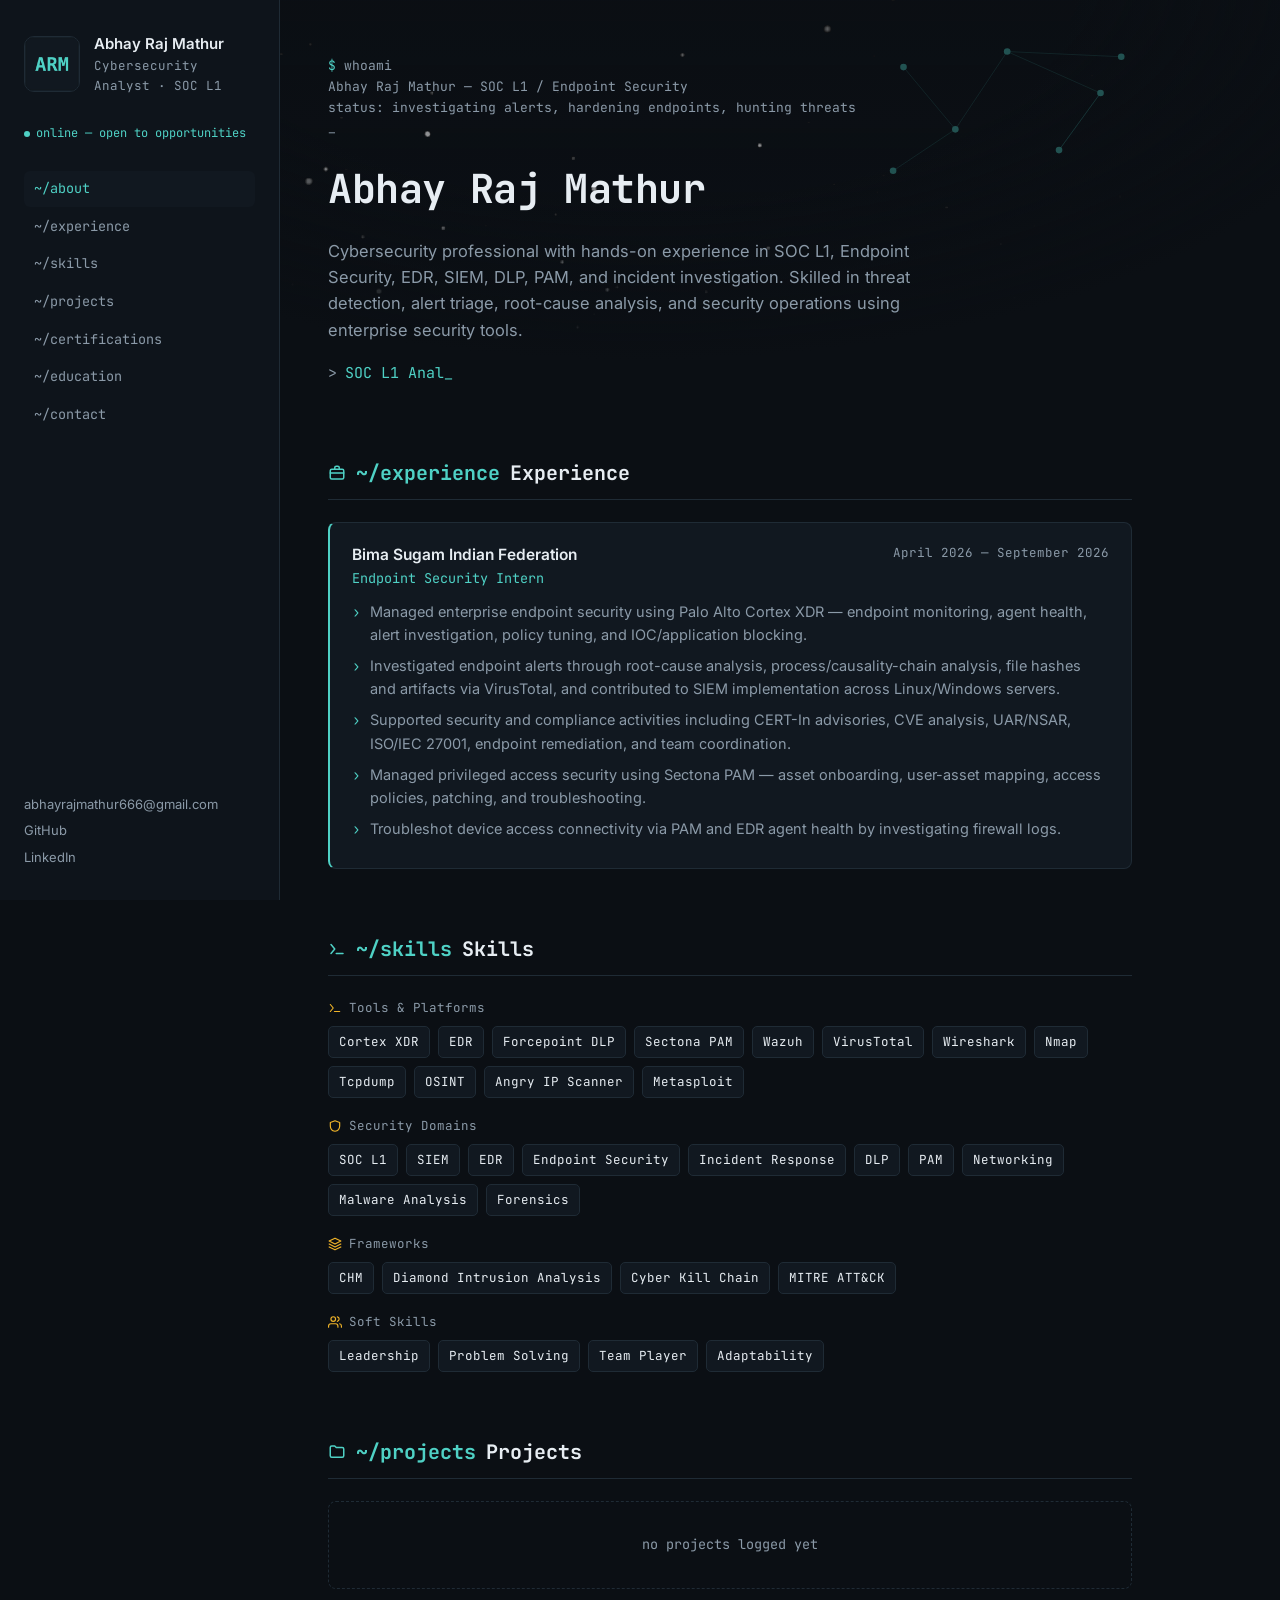
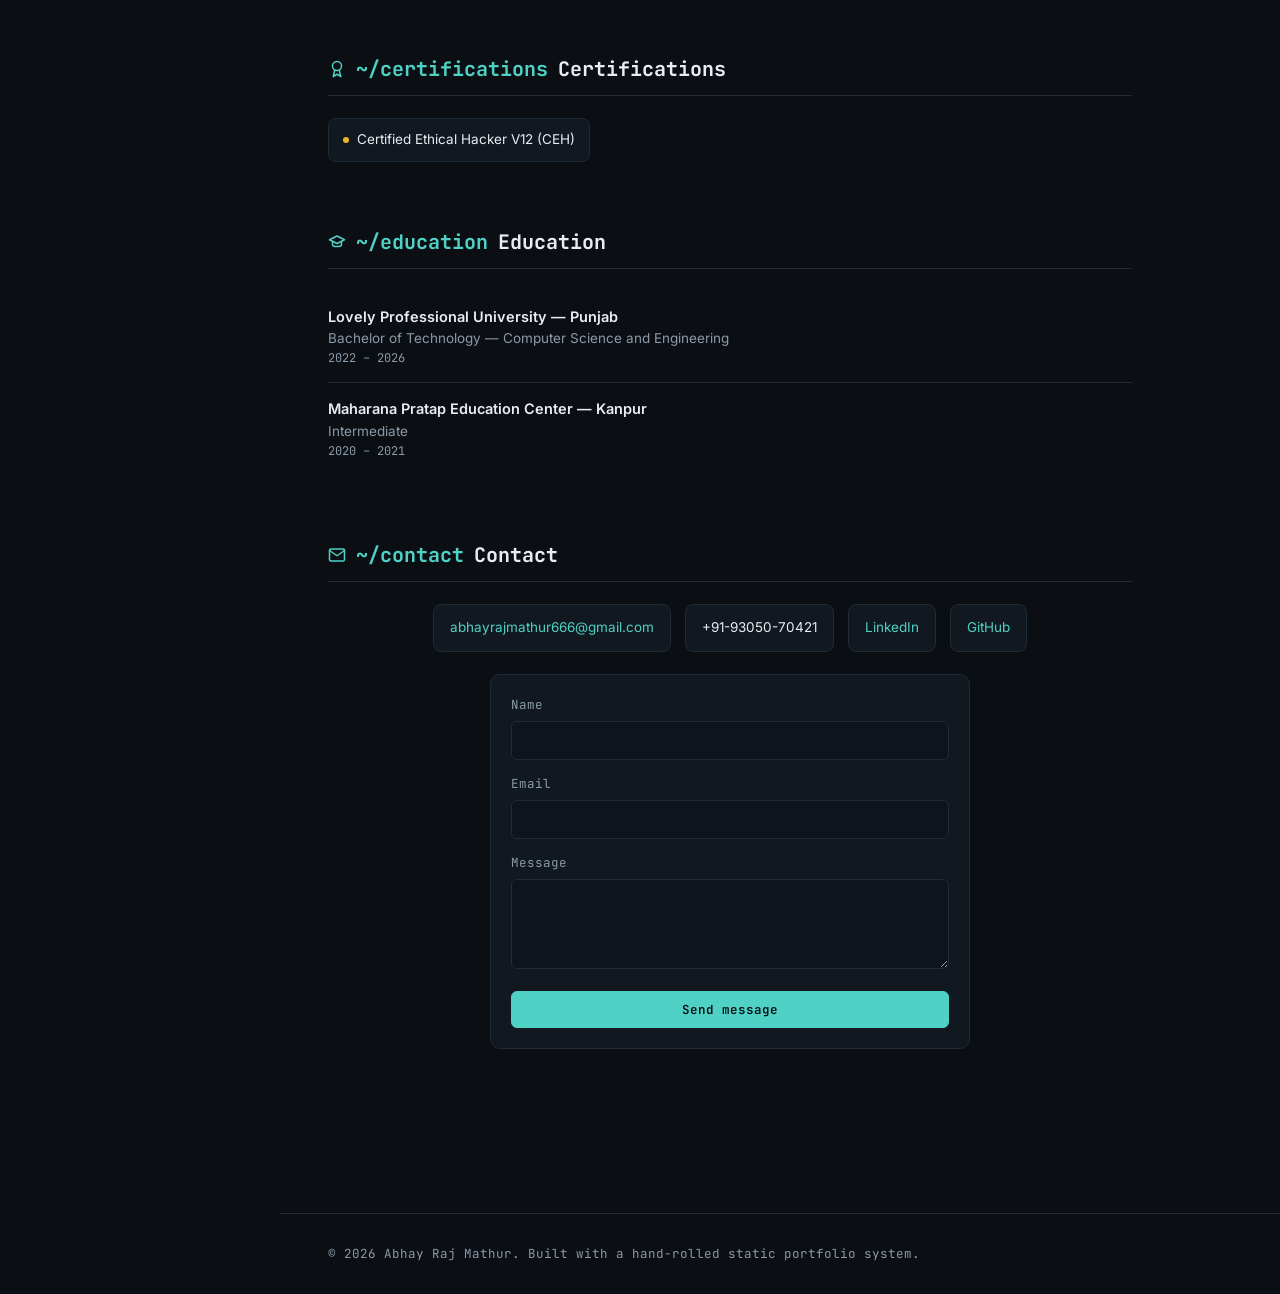
==== commit 37119ddb: "Add files via upload" ====
--- a/index.html
+++ b/index.html
@@ -16,12 +16,6 @@
   <source src="assets/media/galaxy.webm" type="video/webm">
   <source src="assets/media/galaxy.mp4" type="video/mp4">
 </video>
-<div class="site-blackhole-box">
-  <video autoplay muted loop playsinline>
-    <source src="assets/media/blackhole.webm" type="video/webm">
-    <source src="assets/media/blackhole.mp4" type="video/mp4">
-  </video>
-</div>
 <div class="site-bg-overlay"></div>
 <div id="scroll-progress"></div>
 <button id="menu-toggle" aria-label="Open menu">☰</button>
--- a/assets/css/style.css
+++ b/assets/css/style.css
@@ -14,24 +14,27 @@
 html { background: var(--bg); }
 
 /* ---------- space background ---------- */
+/* ---------- space background (same technique as original portfolio) ---------- */
 .site-bg {
-  position: fixed; inset: 0; width: 100%; height: 100%;
-  object-fit: cover; z-index: -3; filter: brightness(1.1) contrast(1.15);
-}
-.site-blackhole-box {
-  position: fixed; top: -8%; left: 58%; transform: translateX(-50%);
-  width: min(1500px, 180%); z-index: -2;
-  mix-blend-mode: lighten; pointer-events: none;
-}
-.site-blackhole-box video { width: 100%; display: block; }
-@media (max-width: 860px) {
-  .site-blackhole-box { width: 300%; top: -3%; left: 50%; }
+  position: fixed;
+  right: 0;
+  bottom: 0;
+  z-index: -3;
+  mix-blend-mode: lighten;
+  pointer-events: none;
+  filter: brightness(1.9) contrast(1.2) saturate(1.1);
+}
+@media (max-aspect-ratio: 16/9) {
+  .site-bg { width: auto; height: 100%; }
+}
+@media (min-aspect-ratio: 16/9) {
+  .site-bg { width: 100%; height: auto; }
 }
 .site-bg-overlay {
   position: fixed; inset: 0; z-index: -1; pointer-events: none;
   background:
-    radial-gradient(ellipse 70% 45% at 58% 0%, transparent, transparent 40%, var(--bg) 78%),
-    linear-gradient(180deg, color-mix(in srgb, var(--bg) 20%, transparent) 0%, var(--bg) 90%);
+    radial-gradient(ellipse 75% 50% at 50% 0%, transparent, transparent 45%, var(--bg) 80%),
+    linear-gradient(180deg, color-mix(in srgb, var(--bg) 35%, transparent) 0%, var(--bg) 90%);
 }
 ::selection { background: var(--accent); color: var(--bg); }
 a { color: var(--accent); text-decoration: none; }
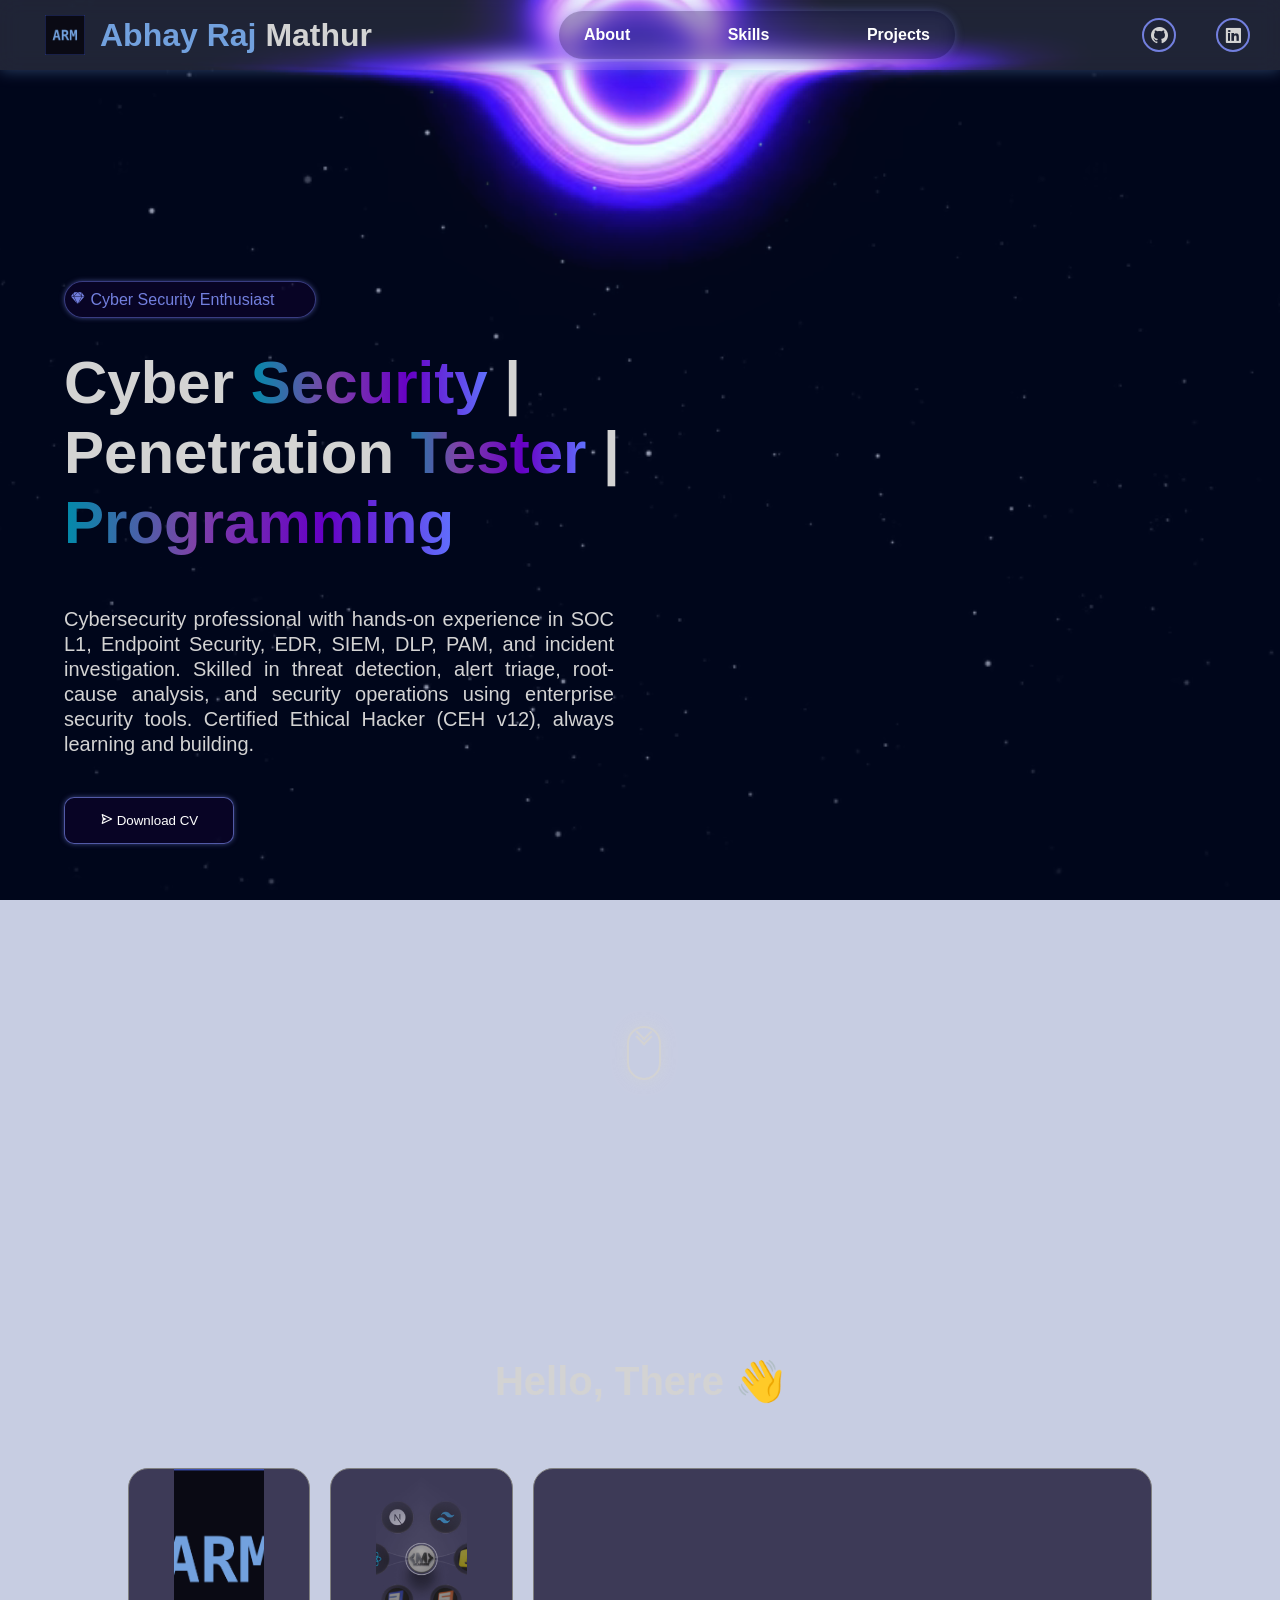
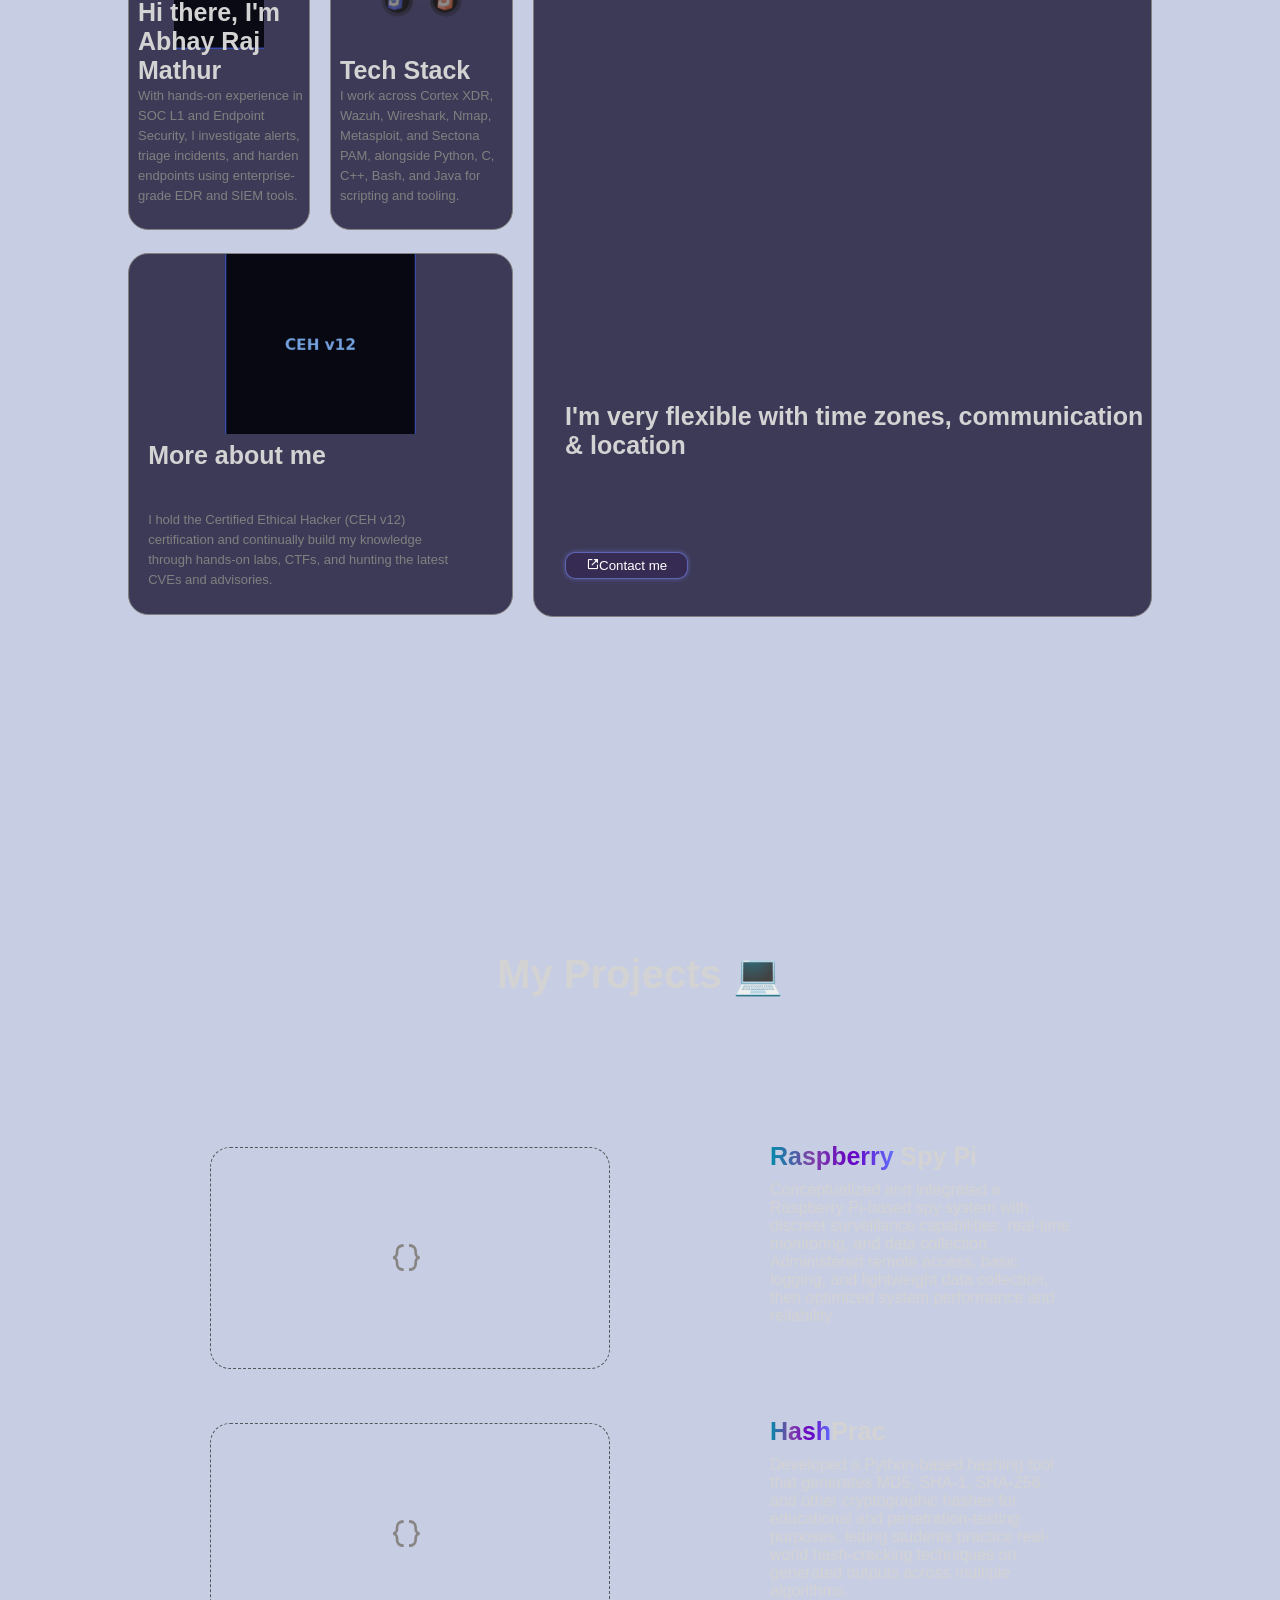
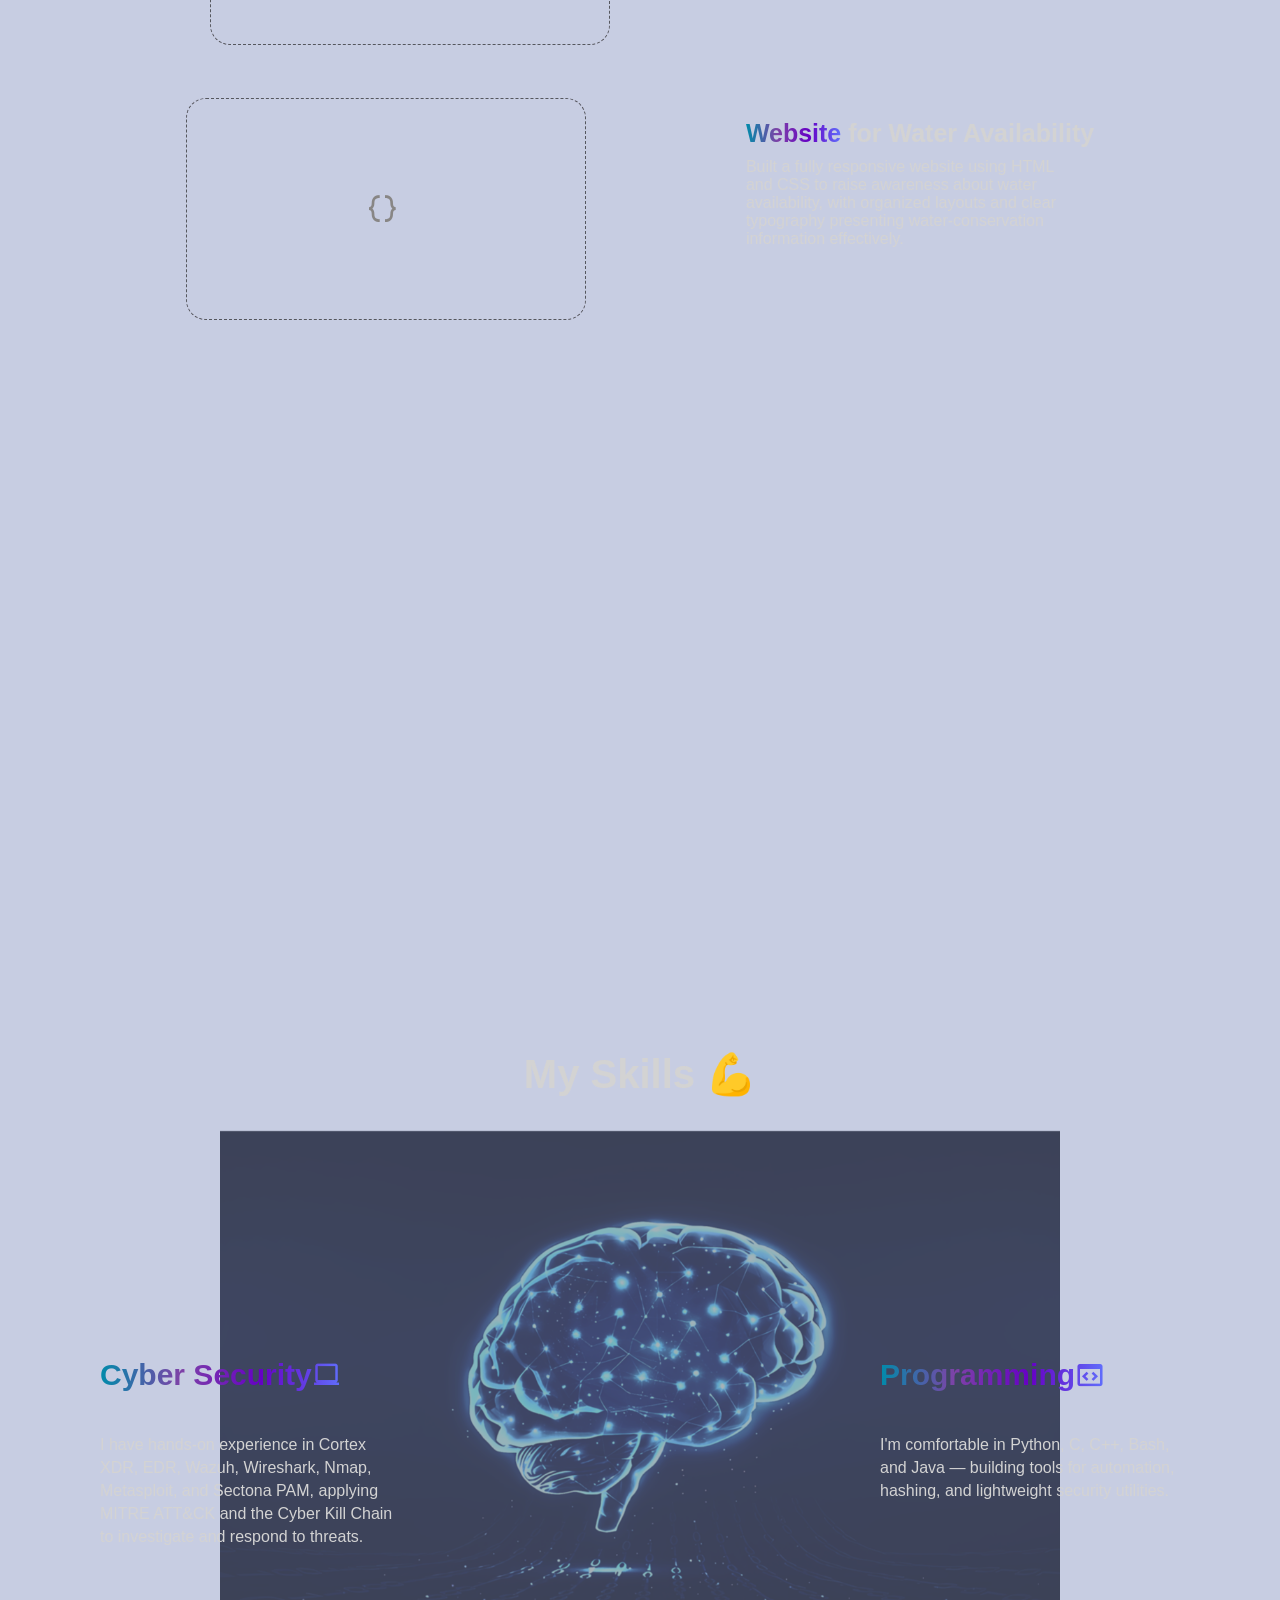
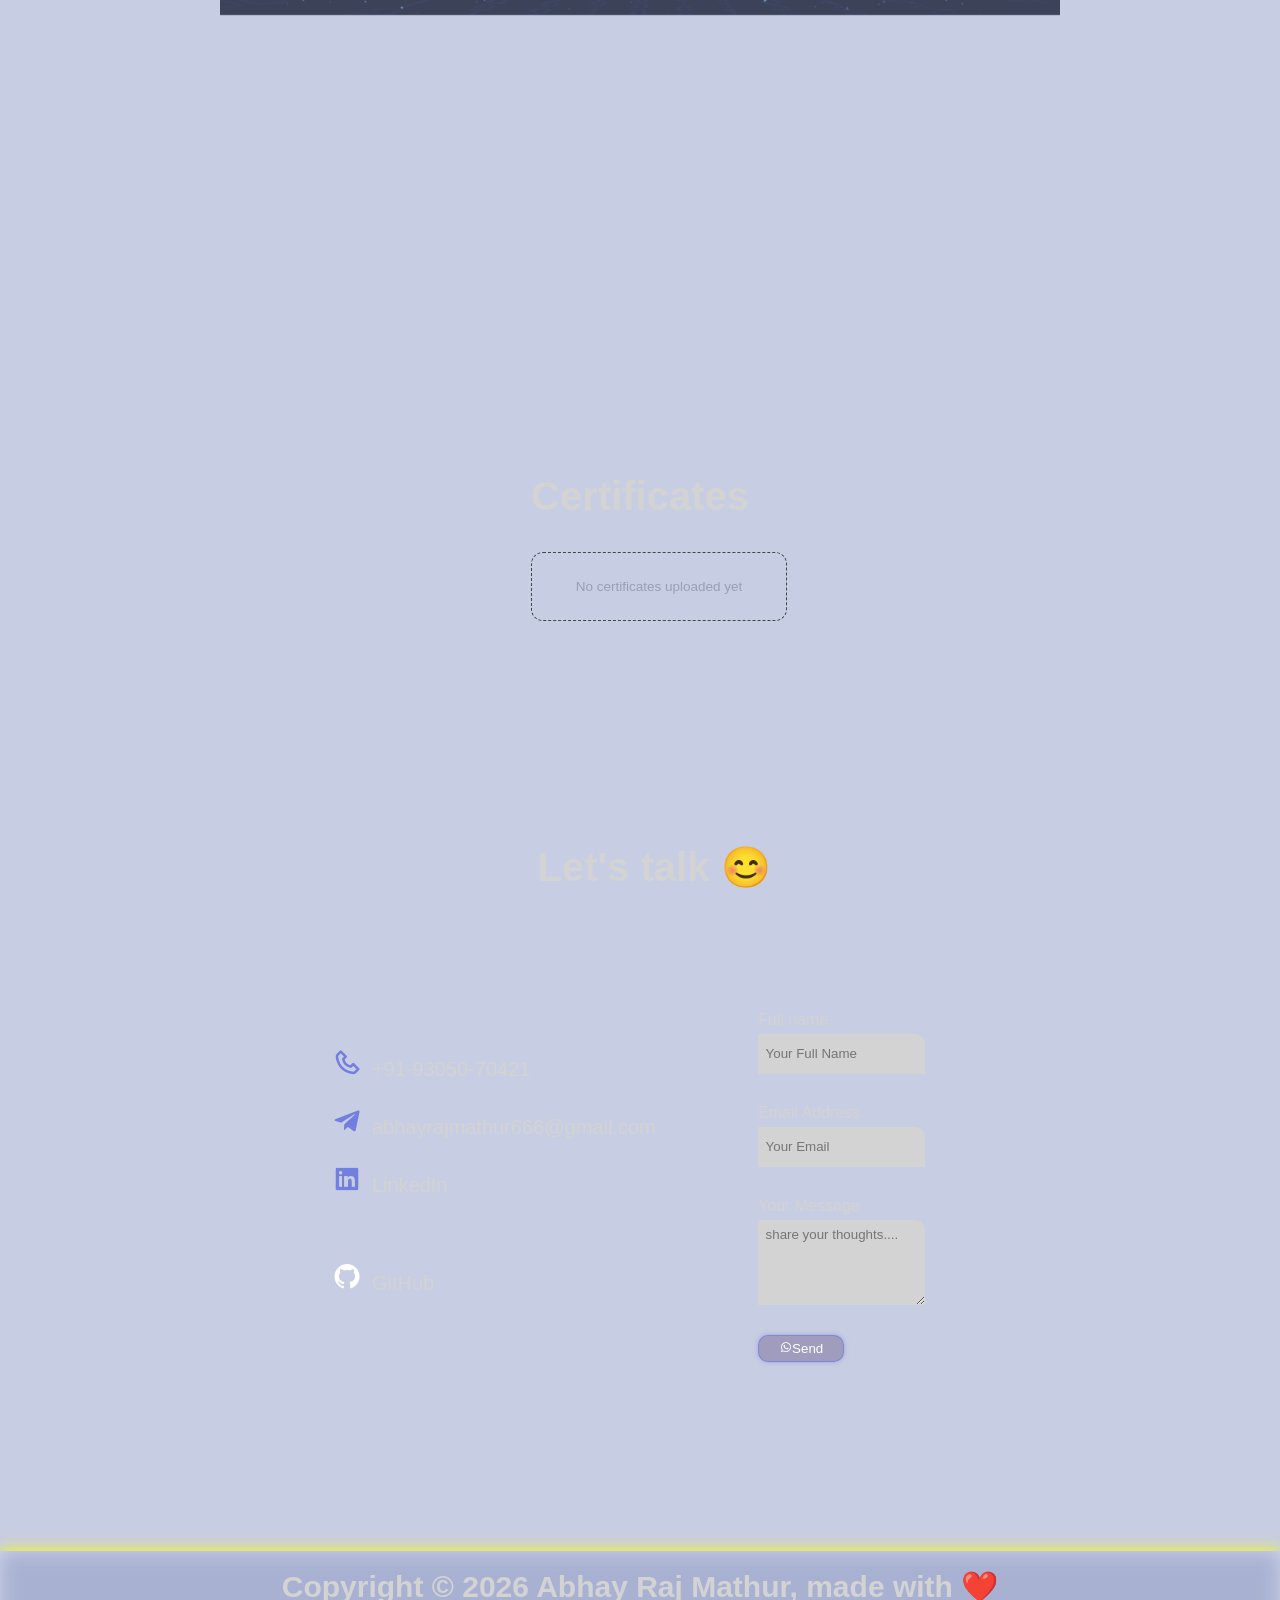
==== commit 7abddafe: "Add files via upload" ====
--- a/index.html
+++ b/index.html
@@ -3,36 +3,23 @@
 <head>
 <meta charset="UTF-8">
 <meta name="viewport" content="width=device-width, initial-scale=1.0">
-<title>Abhay Raj Mathur — Cybersecurity Analyst</title>
-<meta name="description" content="Portfolio of Abhay Raj Mathur — Cybersecurity Analyst, SOC L1, Endpoint Security & EDR.">
-<meta property="og:title" content="Abhay Raj Mathur — Cybersecurity Analyst">
-<meta property="og:description" content="SOC L1 · Endpoint Security · EDR · SIEM · Incident Response">
-<meta property="og:type" content="website">
-<link rel="stylesheet" href="assets/css/themes.css">
+<title>Abhay Raj Mathur — Cyber Security | Programming</title>
+<meta name="description" content="Portfolio of Abhay Raj Mathur — Cyber Security Enthusiast, Penetration Tester, Programmer.">
 <link rel="stylesheet" href="assets/css/style.css">
+<link href='https://unpkg.com/boxicons@2.1.4/css/boxicons.min.css' rel='stylesheet'>
 </head>
 <body>
-<video class="site-bg" autoplay muted loop playsinline>
-  <source src="assets/media/galaxy.webm" type="video/webm">
-  <source src="assets/media/galaxy.mp4" type="video/mp4">
-</video>
-<div class="site-bg-overlay"></div>
 <div id="scroll-progress"></div>
-<button id="menu-toggle" aria-label="Open menu">☰</button>
-<div id="sidebar-backdrop"></div>
-<button id="back-to-top" aria-label="Back to top">↑</button>
+<button id="back-to-top" aria-label="Back to top">&#8593;</button>
 <div id="root"></div>
-
 <script src="assets/js/render.js"></script>
 <script>
   fetch('data.json?_=' + Date.now())
     .then(r => r.json())
-    .then(data => {
-      renderApp(document.getElementById('root'), data, false);
-    })
+    .then(data => renderApp(document.getElementById('root'), data, false))
     .catch(err => {
       document.getElementById('root').innerHTML =
-        '<p style="padding:40px;font-family:monospace;color:#e66">Could not load data.json — ' + err + '</p>';
+        '<p style="padding:40px;color:#e66">Could not load data.json — ' + err + '</p>';
     });
 </script>
 </body>
--- a/assets/css/style.css
+++ b/assets/css/style.css
@@ -1,466 +1,877 @@
-@import url('https://fonts.googleapis.com/css2?family=Inter:wght@400;500;600&family=JetBrains+Mono:wght@400;500;700&display=swap');
-
-* { box-sizing: border-box; }
-html { scroll-behavior: smooth; }
-body {
-  margin: 0;
-  background: transparent;
-  color: var(--text);
-  font-family: var(--font-sans);
-  font-size: 16px;
-  line-height: 1.6;
-  -webkit-font-smoothing: antialiased;
-}
-html { background: var(--bg); }
-
-/* ---------- space background ---------- */
-/* ---------- space background (same technique as original portfolio) ---------- */
-.site-bg {
-  position: fixed;
-  right: 0;
-  bottom: 0;
-  z-index: -3;
-  mix-blend-mode: lighten;
-  pointer-events: none;
-  filter: brightness(1.9) contrast(1.2) saturate(1.1);
-}
-@media (max-aspect-ratio: 16/9) {
-  .site-bg { width: auto; height: 100%; }
-}
-@media (min-aspect-ratio: 16/9) {
-  .site-bg { width: 100%; height: auto; }
-}
-.site-bg-overlay {
-  position: fixed; inset: 0; z-index: -1; pointer-events: none;
-  background:
-    radial-gradient(ellipse 75% 50% at 50% 0%, transparent, transparent 45%, var(--bg) 80%),
-    linear-gradient(180deg, color-mix(in srgb, var(--bg) 35%, transparent) 0%, var(--bg) 90%);
-}
-::selection { background: var(--accent); color: var(--bg); }
-a { color: var(--accent); text-decoration: none; }
-a:hover { text-decoration: underline; }
-img { max-width: 100%; display: block; }
-button { font-family: inherit; }
-
-.blink { animation: blink 1.1s steps(1) infinite; }
-@keyframes blink { 50% { opacity: 0; } }
-@media (prefers-reduced-motion: reduce) {
-  .blink { animation: none; }
-  html { scroll-behavior: auto; }
-}
-
-.icon { width: 16px; height: 16px; flex: none; }
-
-/* ---------- scroll progress + back to top ---------- */
-#scroll-progress {
-  position: fixed; top: 0; left: 0; height: 3px; width: 0%;
-  background: var(--accent); z-index: 200; transition: width 0.1s linear;
-}
-#back-to-top {
-  position: fixed; bottom: 24px; right: 24px; width: 42px; height: 42px;
-  border-radius: 50%; border: 1px solid var(--line); background: var(--panel);
-  color: var(--accent); font-size: 18px; cursor: pointer;
-  opacity: 0; pointer-events: none; transform: translateY(10px);
-  transition: opacity 0.25s ease, transform 0.25s ease, background 0.2s;
-  z-index: 150; box-shadow: 0 4px 14px rgba(0,0,0,0.35);
-}
-#back-to-top.show { opacity: 1; pointer-events: auto; transform: translateY(0); }
-#back-to-top:hover { background: var(--accent); color: var(--bg); }
-@media (prefers-reduced-motion: reduce) { #back-to-top { transition: opacity 0.1s; } }
-
-/* ---------- scroll reveal ---------- */
-.reveal { opacity: 0; transform: translateY(18px); transition: opacity 0.6s ease, transform 0.6s ease; }
-.reveal.in-view { opacity: 1; transform: translateY(0); }
-@media (prefers-reduced-motion: reduce) { .reveal { transition: none; opacity: 1; transform: none; } }
-
-/* ---------- hover lift / glow ---------- */
-.entry, .project-card, .badge {
-  transition: transform 0.2s ease, box-shadow 0.2s ease, border-color 0.2s ease;
-}
-.entry:hover, .project-card:hover, .badge:hover {
-  transform: translateY(-3px);
-  border-color: var(--accent);
-  box-shadow: 0 10px 26px -12px color-mix(in srgb, var(--accent) 55%, transparent);
-}
-.tag { transition: transform 0.15s ease, border-color 0.15s ease, color 0.15s ease; }
-.tag:hover { transform: translateY(-2px); border-color: var(--accent); color: var(--accent); }
-.nav-tree a { transition: color 0.15s ease, background 0.15s ease, padding-left 0.15s ease; }
-.nav-tree a:hover { padding-left: 14px; }
-
-/* ---------- shell ---------- */
-.app-shell {
-  display: grid;
-  grid-template-columns: 280px 1fr;
-  min-height: 100vh;
-}
-@media (max-width: 860px) {
-  .app-shell { grid-template-columns: 1fr; }
-}
-
-/* ---------- sidebar ---------- */
-.sidebar {
-  position: sticky;
-  top: 0;
-  height: 100vh;
-  padding: 32px 24px;
-  border-right: 1px solid var(--line);
-  background: var(--panel-2);
-  display: flex;
-  flex-direction: column;
-  gap: 28px;
-  overflow-y: auto;
-}
-#menu-toggle {
-  display: none;
-  position: fixed; top: 14px; left: 14px; z-index: 210;
-  width: 42px; height: 42px; align-items: center; justify-content: center;
-  border-radius: 8px; border: 1px solid var(--line); background: var(--panel);
-  color: var(--accent); font-size: 19px; cursor: pointer;
-}
-#sidebar-backdrop {
-  display: none;
-  position: fixed; inset: 0; background: rgba(0,0,0,0.55);
-  z-index: 199; opacity: 0; pointer-events: none; transition: opacity 0.25s ease;
-}
-#sidebar-backdrop.show { opacity: 1; pointer-events: auto; }
-@media (max-width: 860px) {
-  .app-shell { grid-template-columns: 1fr; }
-  #menu-toggle { display: flex; }
-  #sidebar-backdrop { display: block; }
-  .sidebar {
-    position: fixed; top: 0; left: 0; height: 100vh; width: 80%; max-width: 300px;
-    transform: translateX(-100%); transition: transform 0.28s ease;
-    z-index: 200; box-shadow: 20px 0 45px rgba(0,0,0,0.45);
-  }
-  .sidebar.open { transform: translateX(0); }
-  main { padding-top: 84px; }
-}
-
-.identity { display: flex; align-items: center; gap: 14px; }
-.avatar-wrap {
-  position: relative;
-  width: 56px; height: 56px;
-  border-radius: 10px;
-  overflow: hidden;
-  border: 1px solid var(--line);
-  background: var(--panel);
-  flex: none;
-}
-.avatar-wrap img { width: 100%; height: 100%; object-fit: cover; }
-.identity-text .name { font-weight: 600; font-size: 15px; }
-.identity-text .role { color: var(--muted); font-size: 12.5px; font-family: var(--font-mono); }
-
-.status-line {
-  font-family: var(--font-mono);
-  font-size: 12px;
-  color: var(--accent);
-  display: flex;
-  align-items: center;
-  gap: 6px;
-}
-.status-dot { width: 6px; height: 6px; border-radius: 50%; background: var(--accent); }
-
-.nav-tree { display: flex; flex-direction: column; gap: 2px; font-family: var(--font-mono); font-size: 13.5px; }
-.nav-tree a {
-  color: var(--muted);
-  padding: 7px 10px;
-  border-radius: 6px;
-  display: flex;
-  align-items: center;
-  justify-content: space-between;
-  gap: 8px;
-}
-.nav-tree a:hover { color: var(--text); background: var(--panel); text-decoration: none; }
-.nav-tree a.active { color: var(--accent); background: var(--panel); }
-
-.sidebar-contact { display: flex; flex-direction: column; gap: 6px; font-size: 13px; color: var(--muted); margin-top: auto; }
-.sidebar-contact a { color: var(--muted); }
-.sidebar-contact a:hover { color: var(--accent); }
-
-.theme-picker { display: flex; gap: 8px; align-items: center; font-family: var(--font-mono); font-size: 11px; color: var(--muted); }
-.theme-picker button {
-  width: 18px; height: 18px; border-radius: 50%; border: 2px solid var(--line); cursor: pointer; padding: 0;
-}
-.theme-picker button[data-theme-btn="console-teal"] { background: #4fd1c5; }
-.theme-picker button[data-theme-btn="console-amber"] { background: #f0b429; }
-.theme-picker button[data-theme-btn="daylight-slate"] { background: #eef1f4; }
-.theme-picker button.active { border-color: var(--text); }
-
-/* ---------- main ---------- */
-main { padding: 56px 48px 100px; max-width: 900px; }
-@media (max-width: 860px) { main { padding: 84px 20px 80px; } }
-
-.hero { margin-bottom: 72px; position: relative; }
-.hero-art { position: absolute; top: -20px; right: -10px; width: 280px; height: auto; opacity: 0.35; pointer-events: none; z-index: -1; }
-.hero-art .net-node { fill: var(--accent); }
-.hero-art .net-edge { stroke: var(--accent); stroke-width: 0.6; opacity: 0.5; }
-.hero-art .net-node:nth-child(odd) { animation: pulse-node 3.4s ease-in-out infinite; }
-.hero-art .net-node:nth-child(even) { animation: pulse-node 3.4s ease-in-out infinite 1.1s; }
-@keyframes pulse-node { 0%,100% { opacity: 1; r: 3.2; } 50% { opacity: 0.4; r: 4.4; } }
-@media (max-width: 860px) { .hero-art { display: none; } }
-@media (prefers-reduced-motion: reduce) { .hero-art .net-node { animation: none; } }
-.boot { font-family: var(--font-mono); font-size: 13px; color: var(--muted); margin-bottom: 18px; min-height: 60px; }
-.boot .line { display: block; }
-.boot .prompt { color: var(--accent); }
-.hero h1 {
-  font-family: var(--font-mono);
-  font-size: clamp(28px, 4vw, 40px);
-  font-weight: 700;
-  margin: 0 0 14px;
-  letter-spacing: -0.01em;
-}
-.hero .summary { color: var(--muted); max-width: 62ch; font-size: 16.5px; }
-.typing-line {
-  font-family: var(--font-mono); font-size: 15px; color: var(--accent);
-  margin-top: 18px; min-height: 22px;
-}
-.typing-line .prompt { color: var(--muted); margin-right: 8px; }
-
-section.block { margin-bottom: 64px; scroll-margin-top: 24px; position: relative; }
-section.block h2 {
-  font-family: var(--font-mono);
-  font-size: 20px;
-  color: var(--text);
-  margin: 0 0 22px;
-  padding-bottom: 10px;
-  border-bottom: 1px solid var(--line);
-  display: flex;
-  align-items: center;
-  justify-content: space-between;
-}
-section.block h2 .path { color: var(--accent); }
-section.block h2 span { display: flex; align-items: center; gap: 10px; }
-.h2-icon { color: var(--accent); width: 18px; height: 18px; }
-
-/* ---------- skills ---------- */
-.skill-group { margin-bottom: 18px; }
-.skill-group .cat { font-family: var(--font-mono); font-size: 12.5px; color: var(--muted); margin-bottom: 8px; display: flex; align-items: center; gap: 7px; }
-.cat-icon { color: var(--accent-2); width: 14px; height: 14px; }
-.tag-row { display: flex; flex-wrap: wrap; gap: 8px; }
-.tag {
-  font-family: var(--font-mono);
-  font-size: 12.5px;
-  padding: 5px 10px;
-  border: 1px solid var(--line);
-  border-radius: 5px;
-  color: var(--text);
-  background: var(--panel);
-}
-
-/* ---------- experience ---------- */
-.entry {
-  position: relative;
-  padding: 20px 22px;
-  border: 1px solid var(--line);
-  border-left: 2px solid var(--accent);
-  border-radius: 8px;
-  background: var(--panel);
-  margin-bottom: 18px;
-}
-.entry-head { display: flex; justify-content: space-between; gap: 16px; flex-wrap: wrap; margin-bottom: 10px; }
-.entry-head .org { font-weight: 600; font-size: 15.5px; }
-.entry-head .title { color: var(--accent); font-size: 13.5px; font-family: var(--font-mono); }
-.entry-head .dates { color: var(--muted); font-size: 12.5px; font-family: var(--font-mono); white-space: nowrap; }
-.entry ul { margin: 0; padding-left: 0; list-style: none; }
-.entry li { position: relative; padding-left: 18px; margin-bottom: 8px; color: var(--muted); font-size: 14.5px; }
-.entry li::before { content: "›"; position: absolute; left: 0; color: var(--accent); font-family: var(--font-mono); }
-
-/* ---------- projects ---------- */
-.project-grid { display: grid; grid-template-columns: repeat(auto-fill, minmax(240px, 1fr)); gap: 16px; }
-.project-card {
-  border: 1px solid var(--line);
-  border-radius: 8px;
-  background: var(--panel);
-  overflow: hidden;
-  position: relative;
-  display: flex;
-  flex-direction: column;
-}
-.project-card .thumb { aspect-ratio: 16/9; background: var(--panel-2); display: flex; align-items: center; justify-content: center; color: var(--muted); font-family: var(--font-mono); font-size: 12px; }
-.project-card .thumb img { width: 100%; height: 100%; object-fit: cover; }
-.project-card .body { padding: 14px 16px 16px; }
-.project-card .p-title { font-weight: 600; font-size: 14.5px; margin-bottom: 6px; }
-.project-card .p-desc { color: var(--muted); font-size: 13.5px; margin-bottom: 10px; }
-.project-card .p-link { font-family: var(--font-mono); font-size: 12.5px; }
-.empty-state {
-  border: 1px dashed var(--line);
-  border-radius: 8px;
-  padding: 32px 20px;
-  text-align: center;
-  color: var(--muted);
-  font-family: var(--font-mono);
-  font-size: 13.5px;
-}
-
-/* ---------- certifications / education ---------- */
-.badge-row { display: flex; flex-wrap: wrap; gap: 10px; }
-.badge {
-  border: 1px solid var(--line);
-  background: var(--panel);
-  padding: 10px 14px;
-  border-radius: 8px;
-  font-size: 13.5px;
-  display: flex;
-  align-items: center;
-  gap: 8px;
-}
-.badge .dot { width: 6px; height: 6px; border-radius: 50%; background: var(--accent-2); }
-
-.edu-item { padding: 14px 0; border-bottom: 1px solid var(--line); }
-.edu-item:last-child { border-bottom: none; }
-.edu-item .school { font-weight: 600; font-size: 14.5px; }
-.edu-item .degree { color: var(--muted); font-size: 13.5px; }
-.edu-item .years { font-family: var(--font-mono); font-size: 12px; color: var(--muted); }
-
-/* ---------- contact / footer ---------- */
-.contact-block { display: flex; flex-wrap: wrap; gap: 14px; justify-content: center; }
-.contact-pill {
-  border: 1px solid var(--line);
-  border-radius: 8px;
-  padding: 12px 16px;
-  font-size: 13.5px;
-  background: var(--panel);
-  display: flex;
-  align-items: center;
-  gap: 10px;
-}
-.contact-form {
-  margin: 22px auto 0; max-width: 480px;
-  border: 1px solid var(--line); border-radius: 10px; background: var(--panel);
-  padding: 20px;
-}
-.contact-form .field { margin-bottom: 14px; }
-.contact-form label { display: block; font-size: 12.5px; color: var(--muted); margin-bottom: 6px; font-family: var(--font-mono); }
-.contact-form input, .contact-form textarea {
-  width: 100%; padding: 10px 12px; border-radius: 6px; border: 1px solid var(--line);
-  background: var(--panel-2); color: var(--text); font-family: var(--font-sans); font-size: 14px;
-  transition: border-color 0.15s ease;
-}
-.contact-form input:focus, .contact-form textarea:focus { outline: none; border-color: var(--accent); }
-.contact-form textarea { min-height: 100px; resize: vertical; }
-.contact-form button { width: 100%; }
-.form-success {
-  background: color-mix(in srgb, var(--accent) 15%, transparent);
-  border: 1px solid var(--accent); color: var(--accent);
-  padding: 10px 14px; border-radius: 6px; font-size: 13.5px; margin-bottom: 14px;
-  font-family: var(--font-mono);
-}
-
-footer { padding: 30px 48px; color: var(--muted); font-size: 12.5px; font-family: var(--font-mono); border-top: 1px solid var(--line); }
-
+body{
+    margin:0;
+    padding: 0;
+    font-family:Arial, Helvetica, sans-serif;
+    color:lightgray;
+}
+.container{
+    position: relative ;
+    width: 100%;
+    height: 100%;
+    display: flex;
+    flex-direction: column ;
+    align-items: center;
+    gap: 100px;
+    background-color: #001f7c38;
+}
+.back-vid{
+    position: fixed;
+    right: 0;
+    bottom: 0;
+    z-index: -1;
+    mix-blend-mode: lighten;
+
+}
+header{
+    display: flex;
+    position: absolute;
+    top:0;
+    right: 0;
+    left: 0;
+    align-items: center;
+    justify-content: space-between;
+    height: 70px;
+    background-color: rgba(255, 255, 255, 0.123);
+    backdrop-filter: blur(10px);
+    padding: 0 30px;
+    box-shadow: 0 0 15px #72a1de68;
+    z-index: 999;
+
+
+}
+.left{
+    display: flex;
+    align-items: center;
+}
+
+.left img{
+    width: 40px;
+    margin: 0 15px;
+}
+header ul{
+    display: flex;
+    justify-content: space-between;
+    width: 30%;
+    padding:15px 15px;
+    border-radius: 50px;
+    background-color: rgba(0, 0, 69, 0.30);
+    backdrop-filter: blur(10px);
+    box-shadow: 0 0 10px #727fde65;
+}
+header ul li{
+    list-style-type: none;
+}
+header ul a{
+    text-decoration: none;
+    color: white;
+    font-weight: 700;
+    margin: 0 10px;
+}
+.box-icons{
+    display: flex;
+    gap: 40px;
+}
+.box-icons a{
+    display:flex;
+    align-items:center ;
+    justify-content: center ;
+    font-size: 20px;
+    width: 30px;
+    height: 30px;
+    border: 2px solid #727fde;
+    text-decoration: none;
+    color: lightgray;
+    border-radius: 50%;
+    transition: 0.3s;
+}
+.box-icons a:hover{
+    display:flex;
+    align-items:center ;
+    justify-content: center ;
+    font-size: 20px;
+    width: 30px;
+    height: 30px;
+    border: 2px solid #727fde;
+    text-decoration: none;
+    color: lightgray;
+    border-radius: 50%;
+    background-color:#727fde;
+    color: black;
+    box-shadow: 0 0 15px #727fde68;
+    
+}
+.blackhole-box{
+    position: absolute;
+    top: 0;
+    width: 100%;
+    justify-content: center;
+    mix-blend-mode: lighten;
+
+}
+.blackhole-box video{
+    width: 100%;
+    margin-top: -23.5%;
+    
+}
+.hero{
+    position: relative;
+    display:flex;
+    width: 100%;
+    height: 125vh;
+    align-items: center;
+    justify-content: space-between;
+}
+.hero-info{
+    position: absolute;
+    left: 5%;
+}
+.hero-info .hero-info-title{
+    color: #727fde;
+    padding: 8px 5px;
+    border: 1px solid #727fed77 ;
+    width: 240px;
+    background-color: #2200493d;
+    box-shadow: 0 0 5px #727fde88;
+    border-radius: 50px; 
+}
+.hero-info h1{
+    font-size: 60px;
+    max-width:600px;
+    font-weight: 700;
+    line-height: 70px;
+    margin-top: 30px;
+}
+.hero-info p{
+    max-width: 550px;
+    line-height: 25px;
+    margin-bottom:40px;
+    font-size: 20px;
+    text-align: justify;
+}
+.hero-info button{
+    color: white;
+    padding: 15px 35px;
+    border-radius: 10px;
+    border: 1px solid #727fdeb4;
+    background-color: #2200493d;
+    box-shadow: 0 0 5px #727fde86;
+    cursor: pointer;
+    transition: 0.3s;
+}
+.hero-info button:hover{
+    color: white;
+    padding: 15px 35px;
+    border-radius: 10px;
+    border: 1px solid #727fdeb4;
+    background-color: #2200493d;
+    box-shadow: 0 0 5px #727fde86;
+    cursor: pointer;
+    box-shadow: 0 0 15px #727fde86 ;
+}
+
+
+
+
+
+
+
+
+/* Gradient Animation */
+.gradient{
+    background: linear-gradient(to right, #008baa, #7e42a7, #6600c5, #6070fd, #2a46ff,#0099ff, #008baa );
+    background-size: 200%;
+    background-clip: text;
+    -webkit-background-clip: text;
+    -webkit-text-fill-color: transparent;
+    animation:animate-gradient 2.5s linear infinite ;
+}
+@keyframes animate-gradient{
+    to{
+        background-position: 200%;
+    }
+}
+
+.hero-vid-box{
+    position: absolute;
+    right: 8%;
+}
+.hero-vid-box video{
+    height: 800px;
+    mix-blend-mode: difference;
+    
+}
+.scroll-down{
+    height: 50px;
+    width: 30px;
+    border: 2px solid lightgray;
+    position: absolute;
+    left: 49%;
+    bottom: 4%;
+    border-radius: 50px;
+    cursor: pointer;
+    box-shadow: 0 0 15px rgba(211, 211, 211, 0.477);
+}
+.scroll-down::before,
+.scroll-down::after{
+    content: "";
+    position: absolute;
+    top: 20%;
+    left: 49%;
+    height: 10px;
+    width: 10px;
+    border: 2px solid lightgrey;
+    transform: translate(-50%, -100%) rotate(45deg);
+    border-top: transparent;
+    border-left: transparent;
+    animation: scroll-down 2s ease-in-out infinite;
+
+}
+.scroll-down::before{
+    top: 30%;
+    animation-delay: 0.5s
+    
+}
+@keyframes scroll-down {
+    0%{
+        opacity: 0;
+    }
+    30%, 60%{
+        opacity: 1;
+    }
+    100%{
+        top: 90%;
+        opacity: 0;
+
+    }
+    
+}
+.info-section{
+    display: flex;
+    flex-direction: column;
+    align-items: center;
+    width: 80%;
+    margin-top: 100px;
+}
+.section-title{
+    font-size: 40px;
+    font-weight: 700;
+}
+.info-cards{
+    display: grid;
+    grid-template-columns: auto auto auto;
+    gap: 20px;
+    width: 100%;
+    height: 100%;
+    margin-top: 30px;
+}
+.card{
+    display: flex;
+    align-items: flex-start;
+    justify-content: center;
+    position: relative;
+    width: auto;
+    height: 40vh;
+    overflow: hidden;
+    border: 1px solid gray;
+    background-color: #080020b7;
+    border-radius:20px;
+}
+.card img{
+    width: 50%;
+    height: 50%;
+    object-fit: cover;
+    transition: 0.5s;
+
+}
+.card h1{
+    position: absolute;
+    margin: 0;
+    bottom: 40%;
+    left: 5%;
+    font-size: 25px;
+    z-index: 1;
+    color: lightgray;
+}
+.card p{
+    position: absolute;
+    bottom: 3%;
+    left: 5%;
+    z-index: 1;
+    max-width: 300px;
+    color: gray;
+    font-size: 13px;
+    line-height: 20px;
+
+}
+.card video{
+    margin-top: 10%;
+    width: 70%;
+    height: 50%;
+    object-fit: cover;
+    mix-blend-mode: lighten;
+}
+.card button{
+    color: white;
+    padding: 5px 20px;
+    border-radius: 10px;
+    border: 1px solid #727fdeb4;
+    background-color: #2200493d;
+    box-shadow: 0 0 5px #727fde86;
+    cursor: pointer;
+    transition: 0.3s;
+    position: absolute;
+    bottom: 5%;
+    left: 5%;
+
+}
+.card button:hover{
+    color: white;
+    padding: 5px 20px;
+    border-radius: 10px;
+    border: 1px solid #727fdeb4;
+    background-color: #2200493d;
+    box-shadow: 0 0 15px #727fde86;
+    cursor: pointer;
+    transition: 0.3s;
+    position: absolute;
+    bottom: 5%;
+    left: 5%;
+    opacity: 0.7;
+  
+}
+.card:hover{
+    box-shadow: 0 0 15px rgba(211, 211, 211, 0.655) ;
+    
+}
+.card:nth-child(3){
+    grid-row:span 2;
+    height: 83vh;
+}
+.card:nth-child(3) p{
+    bottom: 21%
+}
+.card:nth-child(3) h1{
+    bottom: 21%;
+}
+.card:nth-child(4){
+    grid-column: span 2;
+
+}
+.card:nth-child(4)P{
+    max-width:650px
+}
+/*MYprojects*/
+.my-projects{
+    display: flex;
+    flex-direction: column;
+    gap: 10%;
+    align-items: center;
+    position: relative;
+    width: 80%;
+    height: 100vh;
+    margin-top: 200px;
+    margin-bottom: 700px;
+}
+.project-card{
+    display: flex;
+    width: 100%;
+    height: 40%;
+    align-items: center;
+    gap: 10%;
+    justify-content: center;
+
+}
+.project-vidbox{
+    display: flex;
+    align-items: center;
+    justify-content: center;
+    width: 50%;
+    position: relative;
+    cursor: pointer;
+    min-width: 400px;
+    transition: 0.5s;
+    mix-blend-mode: exclusion;
+
+}
+.project-vidbox video{
+    object-fit: cover;
+    width: 100%;
+    box-shadow: 0 0 10px lightgray;
+    border-radius: 20px;
+    transition: 0.5s;
+}
+.project-vidbox video:hover{
+    box-shadow: 0 0 20px lightgray;
+}
+.project-info{
+    display: flex;
+    flex-direction: column;
+    align-items: start;
+    justify-content: center;
+    width: 50%;
+    padding-left: 10%;
+}
+.project-info h1{
+    width: 90%;
+    font-size: 25px;
+    font-weight: bold;
+    text-wrap: nowrap;
+    margin-bottom: 10px;
+    margin-top: 0;
+    max-width: 450px;
+}
+.project-info p{
+    width: 90%;
+    max-width: 400px;
+    min-width: 300px;
+    margin-bottom: 50px;
+    margin-top: 0;
+
+}
+.project-info button{
+    color: white;
+    padding: 5px 20px;
+    border-radius: 10px;
+    border: 1px solid #727fdeb4;
+    background-color: #2200493d;
+    box-shadow: 0 0 15px #727fde86;
+    cursor: pointer;
+    transition: 0.3s;
+}
+.project-info button:hover{
+    box-shadow: 0 0 15px #727fde86;
+    opacity: 0.7;
+}
+
+/*skills section*/
+.skills-section{
+    display: flex;
+    flex-direction: column;
+    align-items: center;
+    position: relative;
+
+
+}
+.skills-box{
+    width: 100%;
+    height: 90vh;
+    position: relative;
+    display: flex;
+    align-items: start;
+    justify-content: center;
+
+}
+.skills-image{
+    width: 70%;
+    mix-blend-mode: lighten;
+    opacity: 0.7;
+}
+.designer{
+    position: absolute;
+    display: flex;
+    flex-direction:column ;
+    align-items: start;
+    top: 25%;
+    left: 5%;
+    max-width: 300px;
+
+}
+.coder{
+    position:absolute;
+    display: flex;
+    flex-direction:column ;
+    align-items:start;
+    top: 25%;
+    right: 5%;
+    max-width: 300px;
+
+}
+.skills-box h1{
+    font-size: 30px;
+    display: flex;
+    align-items: center;
+}
+.skills-box p{
+    line-height: 23px;
+}
+/* SLIDER */
+.slider{
+    position: absolute;
+    bottom: 5%;
+    right: 20%;
+    width: 60%;
+    height: var(--height);
+    overflow: hidden;
+    mask-image: linear-gradient(
+        to right,
+        transparent,
+        #000 10% 90%
+        transparent
+    );
+    mix-blend-mode: difference;
+    opacity:0.8   ;
+}
+.slider .list{
+    display: flex;
+    width: 100%;
+    min-width: calc(var(--width)* var(--quantity));
+    position: relative;
+}
+.slider .list .item{
+    width: var(--width);
+    height: var(--height);
+    position: absolute;
+    left: 100%;
+    animation: autoRun 10s linear infinite;
+    transition: filter 0.5s;
+    animation-delay: calc( (10s / var(--quantity)) * (var(--position) - 1) - 10s)!important;
+
+
+}
+.slider .list .item img{
+    width: 100%;
+}
+@keyframes autoRun{
+    from{
+        left:100%
+    }to{
+        left:calc(var(--width)* -1);
+    }
+}
+.slider:hover .item{
+    animation-play-state: paused!important;
+    filter: grayscale(1);
+}
+.slider .item:hover{
+    filter: grayscale(0);
+}
+.contact-section{
+    width: 80%;
+    height: 100vh;
+    display: flex;
+    justify-content: center;
+    gap: 10%;
+    align-items: center;
+    position: relative;
+}
+.contact-section h1{
+    position: absolute;
+    top: 10%;
+    left: 40%;
+}
+.social-box{
+    display: flex;
+    flex-direction: column;
+    gap: 25px;
+}
+.social-box a{
+    color: lightgray;
+    text-decoration: none;
+    font-size: 20px;
+    text-wrap: nowrap;
+}
+.social-box i{
+    color:#727fde;
+    font-size: 30px;
+    margin-right: 10px;
+}
+.social-icons a i{
+    color: white;
+    margin-top: 40px;
+}
+.contact-box p{
+    max-width: 400px;
+    margin-top: 30px;
+    margin-bottom: 5px;
+
+}
+.contact-box input{
+    padding: 7.5px;
+    background-color: lightgray;
+    width: 80%;
+    height: 25px;
+    border: none;
+    outline: none;
+    border-top-right-radius: 10px ;
+}
+.contact-box textarea{
+    padding: 7.5px;
+    background-color: lightgray;
+    width: 80%;
+    min-height: 70px;
+    border: none;
+    outline: none;
+    border-top-right-radius: 10px;
+    font-family: inherit;
+    resize: vertical;
+    display: block;
+}
+.form-success{
+    color: #8be9a1;
+    font-size: 13px;
+    margin-bottom: 6px;
+}
+.contact-box button{
+    margin-top: 30px;
+    color: white;
+    padding: 5px 20px;
+    border-radius: 10px;
+    border: 1px solid #727fdeb4;
+    background-color: #2200493d;
+    box-shadow: 0 0 5px #727fde86;
+    cursor: pointer;
+    transition: 0.3s;
+}
+.contact-box button:hover{
+    box-shadow: 0 0 15px #727fde86;
+}
+
+footer{
+    display: flex;
+    position: absolute;
+    bottom:0;
+    right: 0;
+    left: 0;
+    align-items: center;
+    justify-content: center;
+    height: 70px;
+    background-color:rgba(255,255,255,0.128) ;
+    backdrop-filter:blur(10px);
+    box-shadow: 0 0 15px rgba(255,255,0.356);
+    z-index: 999;
+}
+footer h1{
+    font-size: 30px;
+    
+}
+/*certificate slider*/
+.certificate-container{
+    padding: 0rem;
+}
+.certificate-container h1{
+    font-size: 40px;
+    font-weight: 700;
+}
+.slider-wrapper{
+    position: relative;
+    max-width: 48rem;
+    margin: 0 auto;
+
+}
+.slide{
+    display: flex;
+    aspect-ratio: 16/9;
+    overflow-x: auto;
+    scroll-snap-type: x mandatory;
+    scroll-behavior: smooth;
+    box-shadow: 0 1.5rem 3rem -0.75rem hsla(0,0%,0%,0.25);
+    border-radius: 0.5rem;
+}
+.slide img{
+
+    flex: 1 0 100%;
+    scroll-snap-align: fill;
+    object-fit:contain;
+
+}
+.slider-nav{
+    display: flex;
+    column-gap: 1rem;
+    position: absolute;
+    bottom: 1.25rem;
+    left: 50%;
+    transform: translateX(-50%);
+    z-index: 1;
+}
+.slider-nav a{
+    display: block;
+    width: 0.6rem;
+    height: 0.6rem;
+    border-radius: 50%;
+    background-color: #fff;
+    opacity: 0.5;
+    transition: opacity 0.25s ease;
+    cursor: pointer;
+}
+.slider-nav a.active{
+    opacity: 1;
+    background-color: #727fde;
+}
+
+@media (max-aspect-ratio:16/9){
+    .back-vid{
+        width: auto;
+        height: 100%;
+
+    }
+}
+
+@media (min-aspect-ratio:16/9){
+    .back-vid{
+        width: 100%;
+        height: auto;
+
+    }
+}
 /* =========================================================
-   EDIT MODE — only present on editor.html
+   RESPONSIVE / MOBILE FIXES (added)
    ========================================================= */
-[data-editable="true"] .editable-target { position: relative; }
-
-.edit-fab {
-  position: absolute;
-  top: -10px;
-  right: -10px;
-  width: 30px; height: 30px;
-  border-radius: 50%;
-  border: 1px solid var(--line);
-  background: var(--panel);
-  color: var(--accent);
-  display: flex; align-items: center; justify-content: center;
-  cursor: pointer;
-  font-size: 16px;
-  line-height: 1;
-  z-index: 5;
-  box-shadow: 0 2px 8px rgba(0,0,0,0.35);
-}
-.edit-fab:hover { background: var(--accent); color: var(--bg); }
-
-.section-add-btn {
-  position: absolute;
-  top: 0; right: 0;
-  width: 26px; height: 26px;
-  border-radius: 6px;
-  border: 1px solid var(--line);
-  background: var(--panel);
-  color: var(--accent);
-  cursor: pointer;
-  font-size: 15px;
-}
-.section-add-btn:hover { background: var(--accent); color: var(--bg); }
-
-.avatar-wrap .edit-fab { top: auto; bottom: -6px; right: -6px; width: 24px; height: 24px; font-size: 12px; }
-
-.add-section-row { display: flex; justify-content: center; margin: 40px 0; }
-.add-section-btn {
-  font-family: var(--font-mono);
-  font-size: 13px;
-  color: var(--accent);
-  background: var(--panel);
-  border: 1px dashed var(--accent);
-  border-radius: 8px;
-  padding: 12px 20px;
-  cursor: pointer;
-}
-.add-section-btn:hover { background: var(--accent); color: var(--bg); }
-
-/* editor top bar */
-.editor-bar {
-  position: sticky; top: 0; z-index: 20;
-  display: flex; align-items: center; justify-content: space-between;
-  gap: 12px;
-  padding: 12px 20px;
-  background: var(--panel-2);
-  border-bottom: 1px solid var(--line);
-  font-family: var(--font-mono);
-  font-size: 13px;
-}
-.editor-bar .left { display: flex; align-items: center; gap: 10px; color: var(--muted); }
-.editor-bar .right { display: flex; align-items: center; gap: 10px; }
-.btn {
-  font-family: var(--font-mono);
-  font-size: 12.5px;
-  padding: 9px 14px;
-  border-radius: 6px;
-  border: 1px solid var(--line);
-  background: var(--panel);
-  color: var(--text);
-  cursor: pointer;
-}
-.btn:hover { border-color: var(--accent); color: var(--accent); }
-.btn.primary { background: var(--accent); color: var(--bg); border-color: var(--accent); font-weight: 600; }
-.btn.primary:hover { opacity: 0.85; }
-.btn.danger { border-color: var(--danger); color: var(--danger); }
-.btn:disabled { opacity: 0.5; cursor: not-allowed; }
-.status-pill { font-size: 11.5px; padding: 4px 9px; border-radius: 20px; border: 1px solid var(--line); color: var(--muted); }
-.status-pill.saved { color: var(--accent); border-color: var(--accent); }
-.status-pill.dirty { color: var(--accent-2); border-color: var(--accent-2); }
-
-/* modal */
-.modal-overlay {
-  position: fixed; inset: 0; background: rgba(0,0,0,0.6);
-  display: flex; align-items: center; justify-content: center;
-  z-index: 100; padding: 20px;
-}
-.modal {
-  background: var(--panel); border: 1px solid var(--line); border-radius: 12px;
-  width: 100%; max-width: 520px; max-height: 86vh; overflow-y: auto;
-  padding: 26px;
-}
-.modal h3 { font-family: var(--font-mono); font-size: 16px; margin: 0 0 18px; }
-.field { margin-bottom: 14px; }
-.field label { display: block; font-size: 12.5px; color: var(--muted); margin-bottom: 6px; font-family: var(--font-mono); }
-.field input, .field textarea, .field select {
-  width: 100%; padding: 10px 12px; border-radius: 6px; border: 1px solid var(--line);
-  background: var(--panel-2); color: var(--text); font-family: var(--font-sans); font-size: 14px;
-}
-.field textarea { min-height: 90px; resize: vertical; }
-.modal-actions { display: flex; justify-content: flex-end; gap: 10px; margin-top: 18px; }
-.bullet-row { display: flex; gap: 8px; margin-bottom: 8px; }
-.bullet-row input { flex: 1; }
-.bullet-row button { flex: none; }
-.small-add { font-family: var(--font-mono); font-size: 12px; color: var(--accent); background: none; border: 1px dashed var(--line); border-radius: 6px; padding: 6px 10px; cursor: pointer; }
-
-/* token gate */
-.gate {
-  min-height: 100vh; display: flex; align-items: center; justify-content: center; padding: 24px;
-}
-.gate-box { max-width: 440px; width: 100%; }
-.gate-box h1 { font-family: var(--font-mono); font-size: 20px; margin-bottom: 8px; }
-.gate-box p { color: var(--muted); font-size: 14px; margin-bottom: 20px; }
-.gate-box .field { margin-bottom: 16px; }
+#nav-toggle{
+    display:none;
+    position:relative;
+    z-index:1000;
+    width:40px;height:40px;
+    border:none;
+    background:rgba(255,255,255,0.1);
+    color:white;
+    border-radius:8px;
+    font-size:20px;
+    cursor:pointer;
+}
+@media (max-width: 900px){
+    header{ height:auto; min-height:70px; padding:10px 16px; flex-wrap:wrap; row-gap:10px; }
+    .left img{ width:32px; margin:0 8px 0 0; }
+    .left h1{ font-size:16px; white-space:nowrap; }
+    header ul{
+        position:static;
+        order:3;
+        width:100%;
+        flex-direction:column;
+        align-items:center;
+        gap:10px;
+        padding:14px;
+        border-radius:14px;
+        background-color:rgba(10,10,25,0.92);
+        backdrop-filter:blur(10px);
+        display:none;
+    }
+    header ul.open{ display:flex; }
+    #nav-toggle{ display:flex; align-items:center; justify-content:center; order:2; }
+    .box-icons{ gap:16px; order:1; margin-left:auto; }
+
+    .hero{ height:auto; flex-direction:column; padding:110px 20px 60px; gap:40px; }
+    .hero-info{ position:static; left:0; }
+    .hero-info h1{ font-size:34px; line-height:42px; }
+    .hero-vid-box{ position:static; right:0; }
+    .hero-vid-box video{ height:auto; width:100%; max-width:320px; }
+    .scroll-down{ display:none; }
+
+    .blackhole-box video{ margin-top: -40%; }
+
+    .info-section{ width:92%; }
+    .info-cards{ grid-template-columns: 1fr; }
+    .card{ height:auto; min-height:320px; padding:20px 0; }
+    .card:nth-child(3){ grid-row:auto; height:auto; min-height:320px; }
+    .card:nth-child(4){ grid-column:auto; }
+    .card h1{ position:static; margin:16px 5% 8px; font-size:20px; }
+    .card p{ position:static; margin:0 5% 16px; max-width:none; }
+    .card img{ width:70%; height:auto; }
+    .card video{ width:80%; height:auto; }
+    .card button{ position:static; margin:0 5% 16px; }
+
+    .my-projects{ width:92%; height:auto; margin-top:80px; margin-bottom:80px; gap:40px; }
+    .project-card{ flex-direction:column; height:auto; gap:20px; }
+    .project-vidbox{ width:100%; min-width:0; }
+    .project-info{ width:100%; padding-left:0; }
+    .project-info h1{ text-wrap:wrap; }
+
+    .skills-box{ height:auto; flex-direction:column; align-items:center; gap:30px; padding:20px 0 60px; }
+    .skills-image{ position:static; width:60%; }
+    .designer, .coder{ position:static; max-width:90%; }
+    .slider{ position:static; width:100%; margin-top:20px; }
+
+    .certificate-container{ padding:20px; }
+    .slider-wrapper{ max-width:100%; }
+
+    .contact-section{ flex-direction:column; height:auto; padding:100px 20px 100px; gap:40px; }
+    .contact-section h1{ position:static; }
+    .social-box{ align-items:center; }
+    .contact-box input, .contact-box textarea{ width:100%; }
+}
+
+/* =========================================================
+   EDIT MODE (editor.html only)
+   ========================================================= */
+[data-editable="true"] .editable-target{ position:relative; }
+.edit-fab{
+    position:absolute; top:-10px; right:-10px;
+    width:30px;height:30px;border-radius:50%;
+    border:1px solid #727fde; background:#0e0e22; color:#9fb2ff;
+    display:flex;align-items:center;justify-content:center;
+    cursor:pointer;font-size:16px;line-height:1;z-index:20;
+    box-shadow:0 2px 8px rgba(0,0,0,0.5);
+}
+.edit-fab:hover{ background:#727fde; color:white; }
+.section-add-btn{
+    position:absolute; top:0; right:0;
+    width:28px;height:28px;border-radius:8px;
+    border:1px solid #727fde; background:#0e0e22; color:#9fb2ff;
+    cursor:pointer; font-size:16px; z-index:20;
+}
+.section-add-btn:hover{ background:#727fde; color:white; }
+.add-section-row{ display:flex; justify-content:center; margin:30px 0; width:100%; }
+.add-section-btn{
+    font-size:14px; color:#9fb2ff; background:rgba(114,127,222,0.1);
+    border:1px dashed #727fde; border-radius:10px; padding:12px 22px; cursor:pointer;
+}
+.add-section-btn:hover{ background:#727fde; color:white; }
+.empty-state{
+    border:1px dashed #444; border-radius:12px; padding:26px 18px;
+    text-align:center; color:#9aa0b4; font-size:13.5px; width:100%;
+}
+
+.editor-bar{
+    position:sticky; top:0; z-index:1000;
+    display:flex; align-items:center; justify-content:space-between; gap:12px;
+    padding:12px 20px; background:rgba(8,8,20,0.92); backdrop-filter:blur(10px);
+    border-bottom:1px solid #333; font-size:13px; color:#c8c8d8;
+}
+.editor-bar .left, .editor-bar .right{ display:flex; align-items:center; gap:10px; }
+.btn{
+    font-size:12.5px; padding:9px 14px; border-radius:8px;
+    border:1px solid #444; background:#161628; color:#eee; cursor:pointer;
+}
+.btn:hover{ border-color:#727fde; color:#9fb2ff; }
+.btn.primary{ background:#727fde; color:white; border-color:#727fde; font-weight:600; }
+.btn.primary:hover{ opacity:0.85; }
+.btn.danger{ border-color:#e06666; color:#e06666; }
+.btn:disabled{ opacity:0.5; cursor:not-allowed; }
+.status-pill{ font-size:11px; padding:4px 10px; border-radius:20px; border:1px solid #444; color:#999; }
+.status-pill.saved{ color:#8be9a1; border-color:#8be9a1; }
+.status-pill.dirty{ color:#f2c94c; border-color:#f2c94c; }
+
+.modal-overlay{
+    position:fixed; inset:0; background:rgba(0,0,0,0.65);
+    display:flex; align-items:center; justify-content:center; z-index:2000; padding:20px;
+}
+.modal{
+    background:#12122a; border:1px solid #333; border-radius:14px;
+    width:100%; max-width:540px; max-height:86vh; overflow-y:auto; padding:26px; color:#eee;
+}
+.modal h3{ margin:0 0 18px; font-size:17px; }
+.field{ margin-bottom:14px; }
+.field label{ display:block; font-size:12.5px; color:#9aa0b4; margin-bottom:6px; }
+.field input, .field textarea, .field select{
+    width:100%; padding:10px 12px; border-radius:8px; border:1px solid #333;
+    background:#0c0c1c; color:#eee; font-family:inherit; font-size:14px; box-sizing:border-box;
+}
+.field textarea{ min-height:90px; resize:vertical; }
+.modal-actions{ display:flex; justify-content:flex-end; gap:10px; margin-top:18px; }
+
+.gate{ min-height:100vh; display:flex; align-items:center; justify-content:center; padding:24px; color:#eee; }
+.gate-box{ max-width:440px; width:100%; }
+.gate-box h1{ font-size:20px; margin-bottom:8px; }
+.gate-box p{ color:#9aa0b4; font-size:14px; margin-bottom:20px; }
+
+#scroll-progress{
+    position:fixed; top:0; left:0; height:3px; width:0%;
+    background:#727fde; z-index:1200; transition:width 0.1s linear;
+}
+#back-to-top{
+    position:fixed; bottom:24px; right:24px; width:44px;height:44px;
+    border-radius:50%; border:1px solid #444; background:#161628; color:#9fb2ff;
+    font-size:18px; cursor:pointer; opacity:0; pointer-events:none;
+    transform:translateY(10px); transition:opacity 0.25s ease, transform 0.25s ease;
+    z-index:900; box-shadow:0 4px 14px rgba(0,0,0,0.4);
+}
+#back-to-top.show{ opacity:1; pointer-events:auto; transform:translateY(0); }
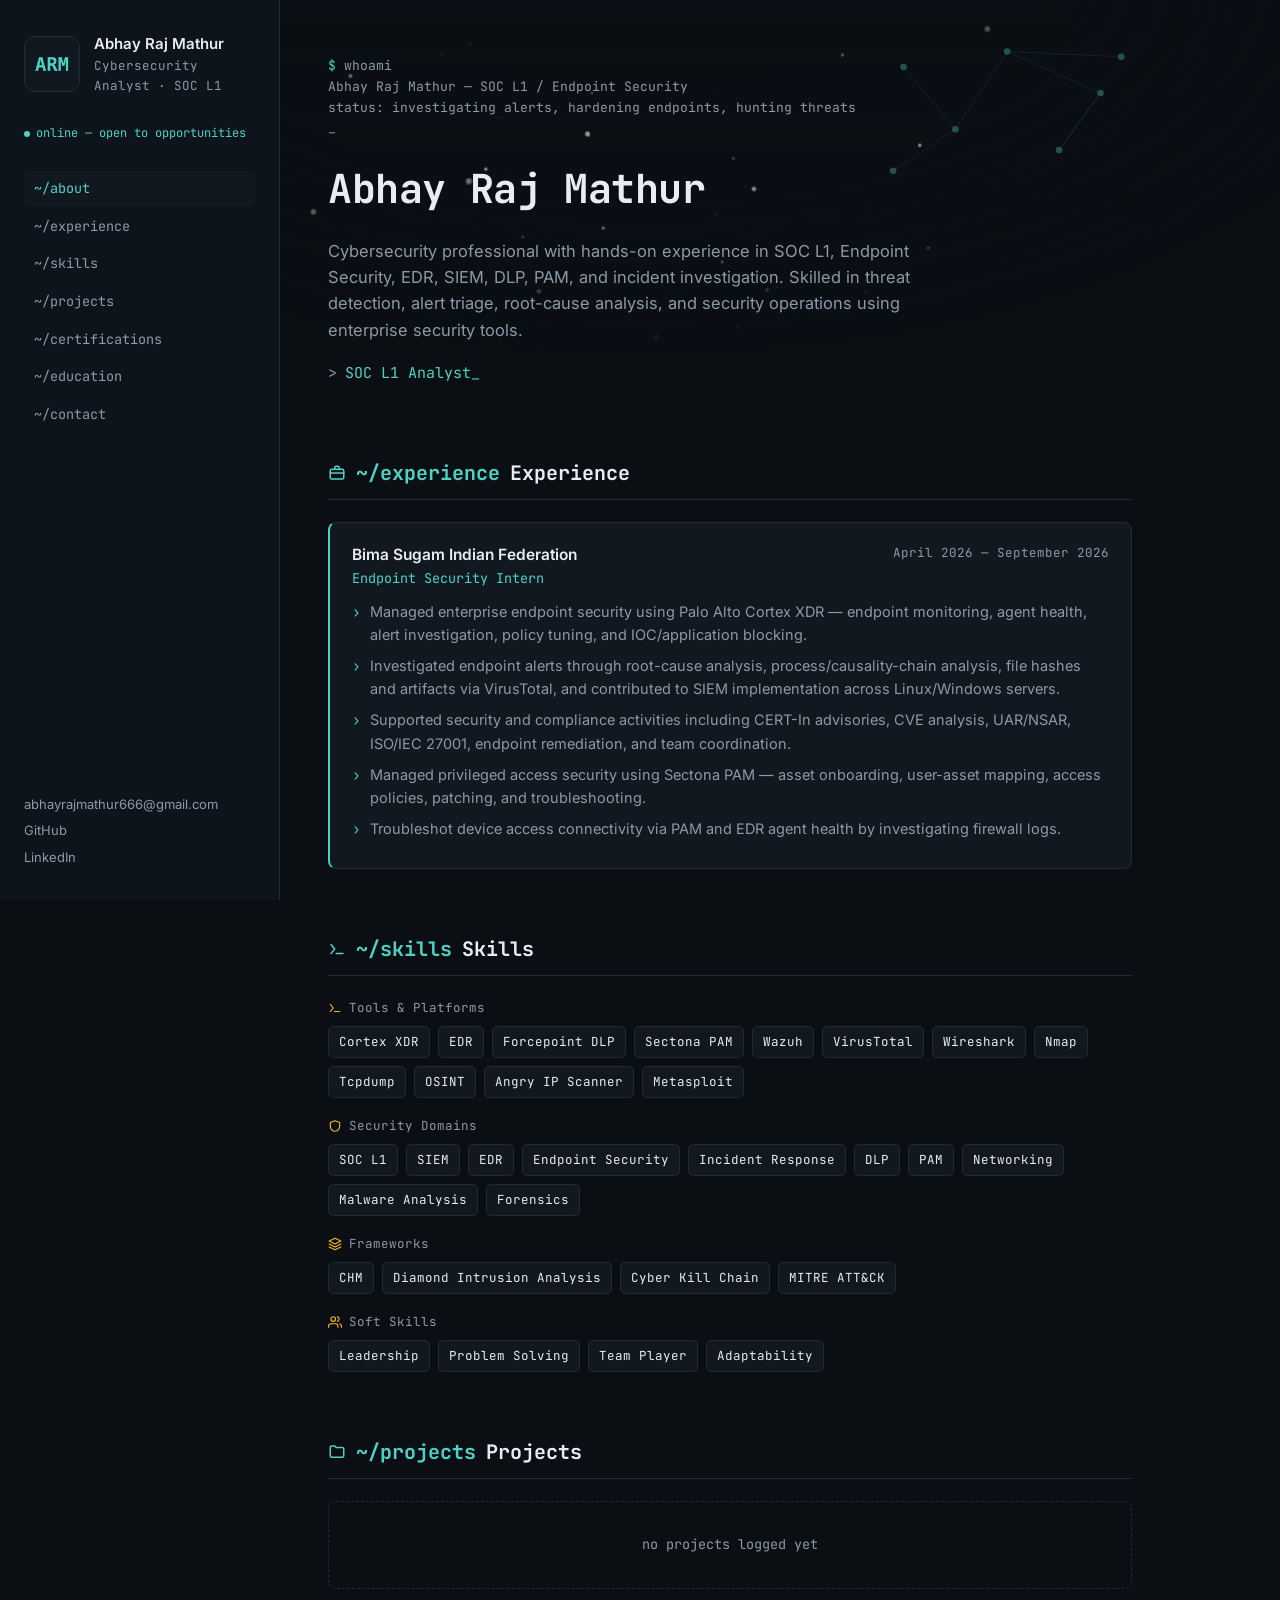
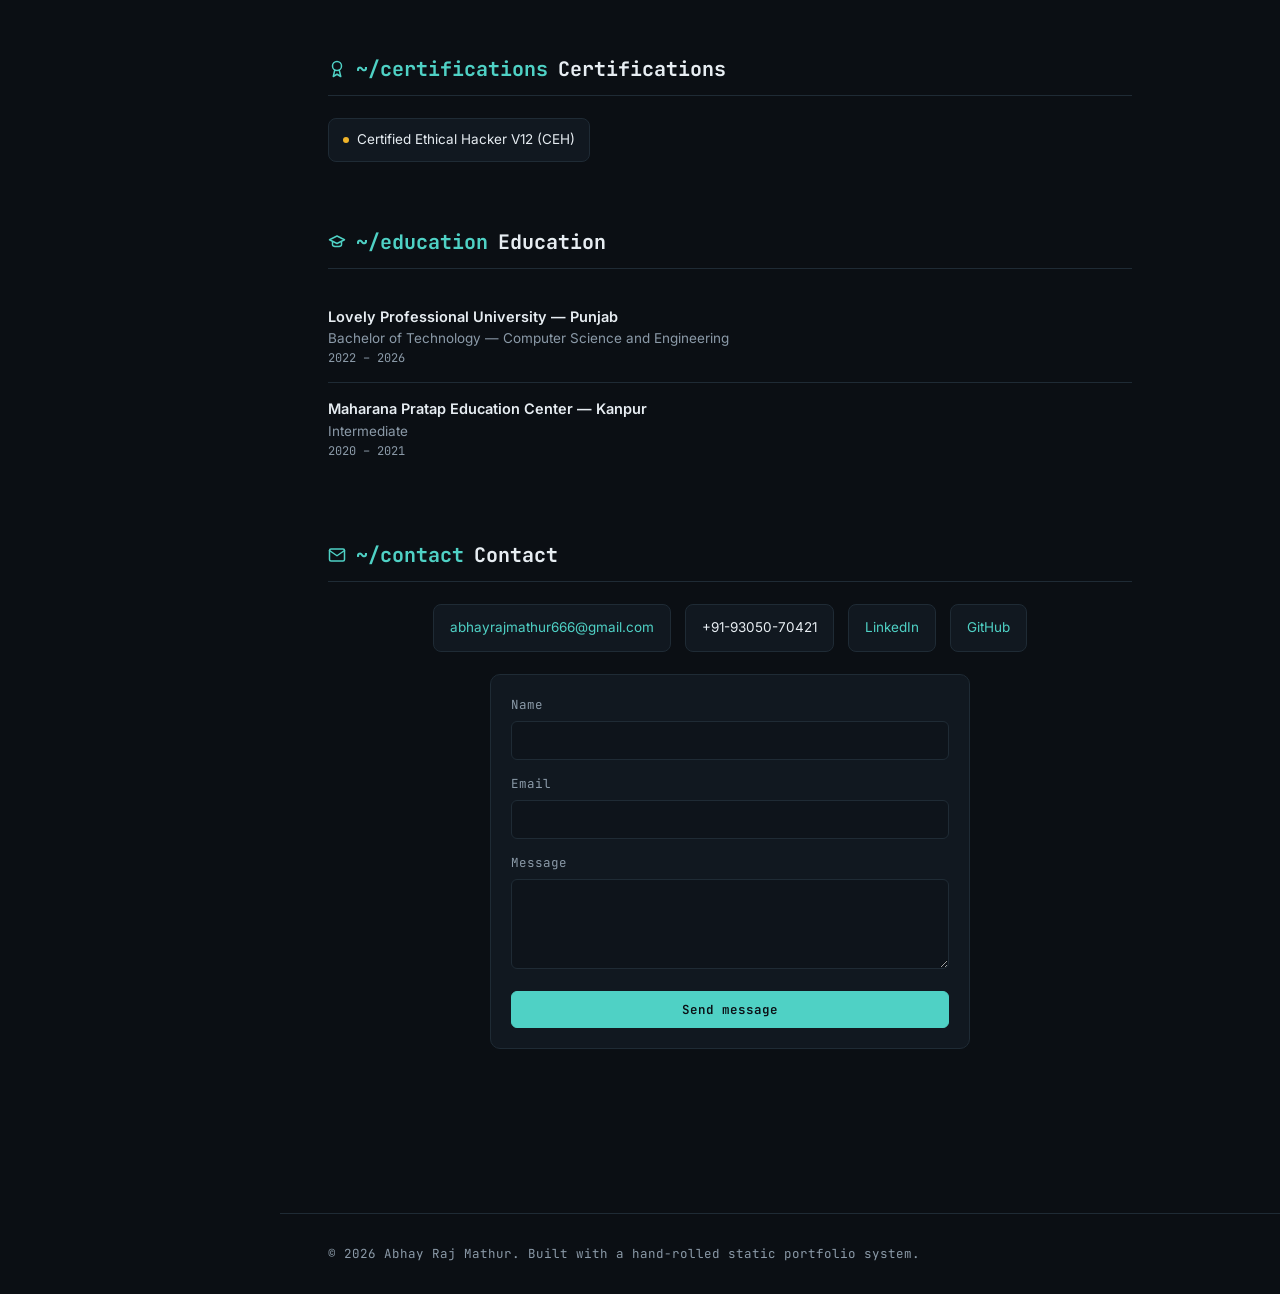
==== commit 72b1440d: "Add files via upload" ====
--- a/index.html
+++ b/index.html
@@ -3,23 +3,36 @@
 <head>
 <meta charset="UTF-8">
 <meta name="viewport" content="width=device-width, initial-scale=1.0">
-<title>Abhay Raj Mathur — Cyber Security | Programming</title>
-<meta name="description" content="Portfolio of Abhay Raj Mathur — Cyber Security Enthusiast, Penetration Tester, Programmer.">
+<title>Abhay Raj Mathur — Cybersecurity Analyst</title>
+<meta name="description" content="Portfolio of Abhay Raj Mathur — Cybersecurity Analyst, SOC L1, Endpoint Security & EDR.">
+<meta property="og:title" content="Abhay Raj Mathur — Cybersecurity Analyst">
+<meta property="og:description" content="SOC L1 · Endpoint Security · EDR · SIEM · Incident Response">
+<meta property="og:type" content="website">
+<link rel="stylesheet" href="assets/css/themes.css">
 <link rel="stylesheet" href="assets/css/style.css">
-<link href='https://unpkg.com/boxicons@2.1.4/css/boxicons.min.css' rel='stylesheet'>
 </head>
 <body>
+<video class="site-bg" autoplay muted loop playsinline>
+  <source src="assets/media/galaxy.webm" type="video/webm">
+  <source src="assets/media/galaxy.mp4" type="video/mp4">
+</video>
+<div class="site-bg-overlay"></div>
 <div id="scroll-progress"></div>
-<button id="back-to-top" aria-label="Back to top">&#8593;</button>
+<button id="menu-toggle" aria-label="Open menu">☰</button>
+<div id="sidebar-backdrop"></div>
+<button id="back-to-top" aria-label="Back to top">↑</button>
 <div id="root"></div>
+
 <script src="assets/js/render.js"></script>
 <script>
   fetch('data.json?_=' + Date.now())
     .then(r => r.json())
-    .then(data => renderApp(document.getElementById('root'), data, false))
+    .then(data => {
+      renderApp(document.getElementById('root'), data, false);
+    })
     .catch(err => {
       document.getElementById('root').innerHTML =
-        '<p style="padding:40px;color:#e66">Could not load data.json — ' + err + '</p>';
+        '<p style="padding:40px;font-family:monospace;color:#e66">Could not load data.json — ' + err + '</p>';
     });
 </script>
 </body>
--- a/assets/css/themes.css
+++ b/assets/css/themes.css
@@ -0,0 +1,48 @@
+/* ===========================================================
+   THEMES — each theme is just a set of CSS variables.
+   To add a new template later, add a new [data-theme="..."] block
+   here — the HTML/layout never has to change.
+   =========================================================== */
+
+:root,
+[data-theme="console-teal"] {
+  --bg:        #0b0f14;
+  --panel:     #111820;
+  --panel-2:   #0e141b;
+  --line:      #1f2b35;
+  --text:      #e7edf2;
+  --muted:     #8b9aa8;
+  --accent:    #4fd1c5;
+  --accent-2:  #f0b429;
+  --danger:    #ef6a6a;
+  --font-mono: 'JetBrains Mono', ui-monospace, SFMono-Regular, Menlo, monospace;
+  --font-sans: 'Inter', -apple-system, BlinkMacSystemFont, 'Segoe UI', sans-serif;
+}
+
+[data-theme="console-amber"] {
+  --bg:        #0c0a08;
+  --panel:     #161109;
+  --panel-2:   #120e08;
+  --line:      #2c2013;
+  --text:      #f3ece0;
+  --muted:     #a89a84;
+  --accent:    #f0b429;
+  --accent-2:  #4fd1c5;
+  --danger:    #ef6a6a;
+  --font-mono: 'JetBrains Mono', ui-monospace, SFMono-Regular, Menlo, monospace;
+  --font-sans: 'Inter', -apple-system, BlinkMacSystemFont, 'Segoe UI', sans-serif;
+}
+
+[data-theme="daylight-slate"] {
+  --bg:        #f5f6f8;
+  --panel:     #ffffff;
+  --panel-2:   #eef1f4;
+  --line:      #dde2e7;
+  --text:      #1a2027;
+  --muted:     #5b6672;
+  --accent:    #0e7c86;
+  --accent-2:  #c2540a;
+  --danger:    #c0392b;
+  --font-mono: 'JetBrains Mono', ui-monospace, SFMono-Regular, Menlo, monospace;
+  --font-sans: 'Inter', -apple-system, BlinkMacSystemFont, 'Segoe UI', sans-serif;
+}
--- a/assets/css/style.css
+++ b/assets/css/style.css
@@ -1,877 +1,462 @@
-body{
-    margin:0;
-    padding: 0;
-    font-family:Arial, Helvetica, sans-serif;
-    color:lightgray;
-}
-.container{
-    position: relative ;
-    width: 100%;
-    height: 100%;
-    display: flex;
-    flex-direction: column ;
-    align-items: center;
-    gap: 100px;
-    background-color: #001f7c38;
-}
-.back-vid{
-    position: fixed;
-    right: 0;
-    bottom: 0;
-    z-index: -1;
-    mix-blend-mode: lighten;
-
-}
-header{
-    display: flex;
-    position: absolute;
-    top:0;
-    right: 0;
-    left: 0;
-    align-items: center;
-    justify-content: space-between;
-    height: 70px;
-    background-color: rgba(255, 255, 255, 0.123);
-    backdrop-filter: blur(10px);
-    padding: 0 30px;
-    box-shadow: 0 0 15px #72a1de68;
-    z-index: 999;
-
-
-}
-.left{
-    display: flex;
-    align-items: center;
-}
-
-.left img{
-    width: 40px;
-    margin: 0 15px;
-}
-header ul{
-    display: flex;
-    justify-content: space-between;
-    width: 30%;
-    padding:15px 15px;
-    border-radius: 50px;
-    background-color: rgba(0, 0, 69, 0.30);
-    backdrop-filter: blur(10px);
-    box-shadow: 0 0 10px #727fde65;
-}
-header ul li{
-    list-style-type: none;
-}
-header ul a{
-    text-decoration: none;
-    color: white;
-    font-weight: 700;
-    margin: 0 10px;
-}
-.box-icons{
-    display: flex;
-    gap: 40px;
-}
-.box-icons a{
-    display:flex;
-    align-items:center ;
-    justify-content: center ;
-    font-size: 20px;
-    width: 30px;
-    height: 30px;
-    border: 2px solid #727fde;
-    text-decoration: none;
-    color: lightgray;
-    border-radius: 50%;
-    transition: 0.3s;
-}
-.box-icons a:hover{
-    display:flex;
-    align-items:center ;
-    justify-content: center ;
-    font-size: 20px;
-    width: 30px;
-    height: 30px;
-    border: 2px solid #727fde;
-    text-decoration: none;
-    color: lightgray;
-    border-radius: 50%;
-    background-color:#727fde;
-    color: black;
-    box-shadow: 0 0 15px #727fde68;
-    
-}
-.blackhole-box{
-    position: absolute;
-    top: 0;
-    width: 100%;
-    justify-content: center;
-    mix-blend-mode: lighten;
-
-}
-.blackhole-box video{
-    width: 100%;
-    margin-top: -23.5%;
-    
-}
-.hero{
-    position: relative;
-    display:flex;
-    width: 100%;
-    height: 125vh;
-    align-items: center;
-    justify-content: space-between;
-}
-.hero-info{
-    position: absolute;
-    left: 5%;
-}
-.hero-info .hero-info-title{
-    color: #727fde;
-    padding: 8px 5px;
-    border: 1px solid #727fed77 ;
-    width: 240px;
-    background-color: #2200493d;
-    box-shadow: 0 0 5px #727fde88;
-    border-radius: 50px; 
-}
-.hero-info h1{
-    font-size: 60px;
-    max-width:600px;
-    font-weight: 700;
-    line-height: 70px;
-    margin-top: 30px;
-}
-.hero-info p{
-    max-width: 550px;
-    line-height: 25px;
-    margin-bottom:40px;
-    font-size: 20px;
-    text-align: justify;
-}
-.hero-info button{
-    color: white;
-    padding: 15px 35px;
-    border-radius: 10px;
-    border: 1px solid #727fdeb4;
-    background-color: #2200493d;
-    box-shadow: 0 0 5px #727fde86;
-    cursor: pointer;
-    transition: 0.3s;
-}
-.hero-info button:hover{
-    color: white;
-    padding: 15px 35px;
-    border-radius: 10px;
-    border: 1px solid #727fdeb4;
-    background-color: #2200493d;
-    box-shadow: 0 0 5px #727fde86;
-    cursor: pointer;
-    box-shadow: 0 0 15px #727fde86 ;
-}
-
-
-
-
-
-
-
-
-/* Gradient Animation */
-.gradient{
-    background: linear-gradient(to right, #008baa, #7e42a7, #6600c5, #6070fd, #2a46ff,#0099ff, #008baa );
-    background-size: 200%;
-    background-clip: text;
-    -webkit-background-clip: text;
-    -webkit-text-fill-color: transparent;
-    animation:animate-gradient 2.5s linear infinite ;
-}
-@keyframes animate-gradient{
-    to{
-        background-position: 200%;
-    }
-}
-
-.hero-vid-box{
-    position: absolute;
-    right: 8%;
-}
-.hero-vid-box video{
-    height: 800px;
-    mix-blend-mode: difference;
-    
-}
-.scroll-down{
-    height: 50px;
-    width: 30px;
-    border: 2px solid lightgray;
-    position: absolute;
-    left: 49%;
-    bottom: 4%;
-    border-radius: 50px;
-    cursor: pointer;
-    box-shadow: 0 0 15px rgba(211, 211, 211, 0.477);
-}
-.scroll-down::before,
-.scroll-down::after{
-    content: "";
-    position: absolute;
-    top: 20%;
-    left: 49%;
-    height: 10px;
-    width: 10px;
-    border: 2px solid lightgrey;
-    transform: translate(-50%, -100%) rotate(45deg);
-    border-top: transparent;
-    border-left: transparent;
-    animation: scroll-down 2s ease-in-out infinite;
-
-}
-.scroll-down::before{
-    top: 30%;
-    animation-delay: 0.5s
-    
-}
-@keyframes scroll-down {
-    0%{
-        opacity: 0;
-    }
-    30%, 60%{
-        opacity: 1;
-    }
-    100%{
-        top: 90%;
-        opacity: 0;
-
-    }
-    
-}
-.info-section{
-    display: flex;
-    flex-direction: column;
-    align-items: center;
-    width: 80%;
-    margin-top: 100px;
-}
-.section-title{
-    font-size: 40px;
-    font-weight: 700;
-}
-.info-cards{
-    display: grid;
-    grid-template-columns: auto auto auto;
-    gap: 20px;
-    width: 100%;
-    height: 100%;
-    margin-top: 30px;
-}
-.card{
-    display: flex;
-    align-items: flex-start;
-    justify-content: center;
-    position: relative;
-    width: auto;
-    height: 40vh;
-    overflow: hidden;
-    border: 1px solid gray;
-    background-color: #080020b7;
-    border-radius:20px;
-}
-.card img{
-    width: 50%;
-    height: 50%;
-    object-fit: cover;
-    transition: 0.5s;
-
-}
-.card h1{
-    position: absolute;
-    margin: 0;
-    bottom: 40%;
-    left: 5%;
-    font-size: 25px;
-    z-index: 1;
-    color: lightgray;
-}
-.card p{
-    position: absolute;
-    bottom: 3%;
-    left: 5%;
-    z-index: 1;
-    max-width: 300px;
-    color: gray;
-    font-size: 13px;
-    line-height: 20px;
-
-}
-.card video{
-    margin-top: 10%;
-    width: 70%;
-    height: 50%;
-    object-fit: cover;
-    mix-blend-mode: lighten;
-}
-.card button{
-    color: white;
-    padding: 5px 20px;
-    border-radius: 10px;
-    border: 1px solid #727fdeb4;
-    background-color: #2200493d;
-    box-shadow: 0 0 5px #727fde86;
-    cursor: pointer;
-    transition: 0.3s;
-    position: absolute;
-    bottom: 5%;
-    left: 5%;
-
-}
-.card button:hover{
-    color: white;
-    padding: 5px 20px;
-    border-radius: 10px;
-    border: 1px solid #727fdeb4;
-    background-color: #2200493d;
-    box-shadow: 0 0 15px #727fde86;
-    cursor: pointer;
-    transition: 0.3s;
-    position: absolute;
-    bottom: 5%;
-    left: 5%;
-    opacity: 0.7;
-  
-}
-.card:hover{
-    box-shadow: 0 0 15px rgba(211, 211, 211, 0.655) ;
-    
-}
-.card:nth-child(3){
-    grid-row:span 2;
-    height: 83vh;
-}
-.card:nth-child(3) p{
-    bottom: 21%
-}
-.card:nth-child(3) h1{
-    bottom: 21%;
-}
-.card:nth-child(4){
-    grid-column: span 2;
-
-}
-.card:nth-child(4)P{
-    max-width:650px
-}
-/*MYprojects*/
-.my-projects{
-    display: flex;
-    flex-direction: column;
-    gap: 10%;
-    align-items: center;
-    position: relative;
-    width: 80%;
-    height: 100vh;
-    margin-top: 200px;
-    margin-bottom: 700px;
-}
-.project-card{
-    display: flex;
-    width: 100%;
-    height: 40%;
-    align-items: center;
-    gap: 10%;
-    justify-content: center;
-
-}
-.project-vidbox{
-    display: flex;
-    align-items: center;
-    justify-content: center;
-    width: 50%;
-    position: relative;
-    cursor: pointer;
-    min-width: 400px;
-    transition: 0.5s;
-    mix-blend-mode: exclusion;
-
-}
-.project-vidbox video{
-    object-fit: cover;
-    width: 100%;
-    box-shadow: 0 0 10px lightgray;
-    border-radius: 20px;
-    transition: 0.5s;
-}
-.project-vidbox video:hover{
-    box-shadow: 0 0 20px lightgray;
-}
-.project-info{
-    display: flex;
-    flex-direction: column;
-    align-items: start;
-    justify-content: center;
-    width: 50%;
-    padding-left: 10%;
-}
-.project-info h1{
-    width: 90%;
-    font-size: 25px;
-    font-weight: bold;
-    text-wrap: nowrap;
-    margin-bottom: 10px;
-    margin-top: 0;
-    max-width: 450px;
-}
-.project-info p{
-    width: 90%;
-    max-width: 400px;
-    min-width: 300px;
-    margin-bottom: 50px;
-    margin-top: 0;
-
-}
-.project-info button{
-    color: white;
-    padding: 5px 20px;
-    border-radius: 10px;
-    border: 1px solid #727fdeb4;
-    background-color: #2200493d;
-    box-shadow: 0 0 15px #727fde86;
-    cursor: pointer;
-    transition: 0.3s;
-}
-.project-info button:hover{
-    box-shadow: 0 0 15px #727fde86;
-    opacity: 0.7;
-}
-
-/*skills section*/
-.skills-section{
-    display: flex;
-    flex-direction: column;
-    align-items: center;
-    position: relative;
-
-
-}
-.skills-box{
-    width: 100%;
-    height: 90vh;
-    position: relative;
-    display: flex;
-    align-items: start;
-    justify-content: center;
-
-}
-.skills-image{
-    width: 70%;
-    mix-blend-mode: lighten;
-    opacity: 0.7;
-}
-.designer{
-    position: absolute;
-    display: flex;
-    flex-direction:column ;
-    align-items: start;
-    top: 25%;
-    left: 5%;
-    max-width: 300px;
-
-}
-.coder{
-    position:absolute;
-    display: flex;
-    flex-direction:column ;
-    align-items:start;
-    top: 25%;
-    right: 5%;
-    max-width: 300px;
-
-}
-.skills-box h1{
-    font-size: 30px;
-    display: flex;
-    align-items: center;
-}
-.skills-box p{
-    line-height: 23px;
-}
-/* SLIDER */
-.slider{
-    position: absolute;
-    bottom: 5%;
-    right: 20%;
-    width: 60%;
-    height: var(--height);
-    overflow: hidden;
-    mask-image: linear-gradient(
-        to right,
-        transparent,
-        #000 10% 90%
-        transparent
-    );
-    mix-blend-mode: difference;
-    opacity:0.8   ;
-}
-.slider .list{
-    display: flex;
-    width: 100%;
-    min-width: calc(var(--width)* var(--quantity));
-    position: relative;
-}
-.slider .list .item{
-    width: var(--width);
-    height: var(--height);
-    position: absolute;
-    left: 100%;
-    animation: autoRun 10s linear infinite;
-    transition: filter 0.5s;
-    animation-delay: calc( (10s / var(--quantity)) * (var(--position) - 1) - 10s)!important;
-
-
-}
-.slider .list .item img{
-    width: 100%;
-}
-@keyframes autoRun{
-    from{
-        left:100%
-    }to{
-        left:calc(var(--width)* -1);
-    }
-}
-.slider:hover .item{
-    animation-play-state: paused!important;
-    filter: grayscale(1);
-}
-.slider .item:hover{
-    filter: grayscale(0);
-}
-.contact-section{
-    width: 80%;
-    height: 100vh;
-    display: flex;
-    justify-content: center;
-    gap: 10%;
-    align-items: center;
-    position: relative;
-}
-.contact-section h1{
-    position: absolute;
-    top: 10%;
-    left: 40%;
-}
-.social-box{
-    display: flex;
-    flex-direction: column;
-    gap: 25px;
-}
-.social-box a{
-    color: lightgray;
-    text-decoration: none;
-    font-size: 20px;
-    text-wrap: nowrap;
-}
-.social-box i{
-    color:#727fde;
-    font-size: 30px;
-    margin-right: 10px;
-}
-.social-icons a i{
-    color: white;
-    margin-top: 40px;
-}
-.contact-box p{
-    max-width: 400px;
-    margin-top: 30px;
-    margin-bottom: 5px;
-
-}
-.contact-box input{
-    padding: 7.5px;
-    background-color: lightgray;
-    width: 80%;
-    height: 25px;
-    border: none;
-    outline: none;
-    border-top-right-radius: 10px ;
-}
-.contact-box textarea{
-    padding: 7.5px;
-    background-color: lightgray;
-    width: 80%;
-    min-height: 70px;
-    border: none;
-    outline: none;
-    border-top-right-radius: 10px;
-    font-family: inherit;
-    resize: vertical;
-    display: block;
-}
-.form-success{
-    color: #8be9a1;
-    font-size: 13px;
-    margin-bottom: 6px;
-}
-.contact-box button{
-    margin-top: 30px;
-    color: white;
-    padding: 5px 20px;
-    border-radius: 10px;
-    border: 1px solid #727fdeb4;
-    background-color: #2200493d;
-    box-shadow: 0 0 5px #727fde86;
-    cursor: pointer;
-    transition: 0.3s;
-}
-.contact-box button:hover{
-    box-shadow: 0 0 15px #727fde86;
-}
-
-footer{
-    display: flex;
-    position: absolute;
-    bottom:0;
-    right: 0;
-    left: 0;
-    align-items: center;
-    justify-content: center;
-    height: 70px;
-    background-color:rgba(255,255,255,0.128) ;
-    backdrop-filter:blur(10px);
-    box-shadow: 0 0 15px rgba(255,255,0.356);
-    z-index: 999;
-}
-footer h1{
-    font-size: 30px;
-    
-}
-/*certificate slider*/
-.certificate-container{
-    padding: 0rem;
-}
-.certificate-container h1{
-    font-size: 40px;
-    font-weight: 700;
-}
-.slider-wrapper{
-    position: relative;
-    max-width: 48rem;
-    margin: 0 auto;
-
-}
-.slide{
-    display: flex;
-    aspect-ratio: 16/9;
-    overflow-x: auto;
-    scroll-snap-type: x mandatory;
-    scroll-behavior: smooth;
-    box-shadow: 0 1.5rem 3rem -0.75rem hsla(0,0%,0%,0.25);
-    border-radius: 0.5rem;
-}
-.slide img{
-
-    flex: 1 0 100%;
-    scroll-snap-align: fill;
-    object-fit:contain;
-
-}
-.slider-nav{
-    display: flex;
-    column-gap: 1rem;
-    position: absolute;
-    bottom: 1.25rem;
-    left: 50%;
-    transform: translateX(-50%);
-    z-index: 1;
-}
-.slider-nav a{
-    display: block;
-    width: 0.6rem;
-    height: 0.6rem;
-    border-radius: 50%;
-    background-color: #fff;
-    opacity: 0.5;
-    transition: opacity 0.25s ease;
-    cursor: pointer;
-}
-.slider-nav a.active{
-    opacity: 1;
-    background-color: #727fde;
-}
-
-@media (max-aspect-ratio:16/9){
-    .back-vid{
-        width: auto;
-        height: 100%;
-
-    }
-}
-
-@media (min-aspect-ratio:16/9){
-    .back-vid{
-        width: 100%;
-        height: auto;
-
-    }
-}
+@import url('https://fonts.googleapis.com/css2?family=Inter:wght@400;500;600&family=JetBrains+Mono:wght@400;500;700&display=swap');
+
+* { box-sizing: border-box; }
+html { scroll-behavior: smooth; }
+body {
+  margin: 0;
+  background: transparent;
+  color: var(--text);
+  font-family: var(--font-sans);
+  font-size: 16px;
+  line-height: 1.6;
+  -webkit-font-smoothing: antialiased;
+}
+html { background: var(--bg); }
+
+/* ---------- space background ---------- */
+/* ---------- space background (full, reliable coverage) ---------- */
+.site-bg {
+  position: fixed;
+  inset: 0;
+  width: 100%;
+  height: 100%;
+  object-fit: cover;
+  z-index: -3;
+  mix-blend-mode: lighten;
+  pointer-events: none;
+  filter: brightness(1.9) contrast(1.2) saturate(1.1);
+}
+.site-bg-overlay {
+  position: fixed; inset: 0; z-index: -1; pointer-events: none;
+  background:
+    radial-gradient(ellipse 75% 50% at 50% 0%, transparent, transparent 45%, var(--bg) 80%),
+    linear-gradient(180deg, color-mix(in srgb, var(--bg) 35%, transparent) 0%, var(--bg) 90%);
+}
+::selection { background: var(--accent); color: var(--bg); }
+a { color: var(--accent); text-decoration: none; }
+a:hover { text-decoration: underline; }
+img { max-width: 100%; display: block; }
+button { font-family: inherit; }
+
+.blink { animation: blink 1.1s steps(1) infinite; }
+@keyframes blink { 50% { opacity: 0; } }
+@media (prefers-reduced-motion: reduce) {
+  .blink { animation: none; }
+  html { scroll-behavior: auto; }
+}
+
+.icon { width: 16px; height: 16px; flex: none; }
+
+/* ---------- scroll progress + back to top ---------- */
+#scroll-progress {
+  position: fixed; top: 0; left: 0; height: 3px; width: 0%;
+  background: var(--accent); z-index: 200; transition: width 0.1s linear;
+}
+#back-to-top {
+  position: fixed; bottom: 24px; right: 24px; width: 42px; height: 42px;
+  border-radius: 50%; border: 1px solid var(--line); background: var(--panel);
+  color: var(--accent); font-size: 18px; cursor: pointer;
+  opacity: 0; pointer-events: none; transform: translateY(10px);
+  transition: opacity 0.25s ease, transform 0.25s ease, background 0.2s;
+  z-index: 150; box-shadow: 0 4px 14px rgba(0,0,0,0.35);
+}
+#back-to-top.show { opacity: 1; pointer-events: auto; transform: translateY(0); }
+#back-to-top:hover { background: var(--accent); color: var(--bg); }
+@media (prefers-reduced-motion: reduce) { #back-to-top { transition: opacity 0.1s; } }
+
+/* ---------- scroll reveal ---------- */
+.reveal { opacity: 0; transform: translateY(18px); transition: opacity 0.6s ease, transform 0.6s ease; }
+.reveal.in-view { opacity: 1; transform: translateY(0); }
+@media (prefers-reduced-motion: reduce) { .reveal { transition: none; opacity: 1; transform: none; } }
+
+/* ---------- hover lift / glow ---------- */
+.entry, .project-card, .badge {
+  transition: transform 0.2s ease, box-shadow 0.2s ease, border-color 0.2s ease;
+}
+.entry:hover, .project-card:hover, .badge:hover {
+  transform: translateY(-3px);
+  border-color: var(--accent);
+  box-shadow: 0 10px 26px -12px color-mix(in srgb, var(--accent) 55%, transparent);
+}
+.tag { transition: transform 0.15s ease, border-color 0.15s ease, color 0.15s ease; }
+.tag:hover { transform: translateY(-2px); border-color: var(--accent); color: var(--accent); }
+.nav-tree a { transition: color 0.15s ease, background 0.15s ease, padding-left 0.15s ease; }
+.nav-tree a:hover { padding-left: 14px; }
+
+/* ---------- shell ---------- */
+.app-shell {
+  display: grid;
+  grid-template-columns: 280px 1fr;
+  min-height: 100vh;
+}
+@media (max-width: 860px) {
+  .app-shell { grid-template-columns: 1fr; }
+}
+
+/* ---------- sidebar ---------- */
+.sidebar {
+  position: sticky;
+  top: 0;
+  height: 100vh;
+  padding: 32px 24px;
+  border-right: 1px solid var(--line);
+  background: var(--panel-2);
+  display: flex;
+  flex-direction: column;
+  gap: 28px;
+  overflow-y: auto;
+}
+#menu-toggle {
+  display: none;
+  position: fixed; top: 14px; left: 14px; z-index: 210;
+  width: 42px; height: 42px; align-items: center; justify-content: center;
+  border-radius: 8px; border: 1px solid var(--line); background: var(--panel);
+  color: var(--accent); font-size: 19px; cursor: pointer;
+}
+#sidebar-backdrop {
+  display: none;
+  position: fixed; inset: 0; background: rgba(0,0,0,0.55);
+  z-index: 199; opacity: 0; pointer-events: none; transition: opacity 0.25s ease;
+}
+#sidebar-backdrop.show { opacity: 1; pointer-events: auto; }
+@media (max-width: 860px) {
+  .app-shell { grid-template-columns: 1fr; }
+  #menu-toggle { display: flex; }
+  #sidebar-backdrop { display: block; }
+  .sidebar {
+    position: fixed; top: 0; left: 0; height: 100vh; width: 80%; max-width: 300px;
+    transform: translateX(-100%); transition: transform 0.28s ease;
+    z-index: 200; box-shadow: 20px 0 45px rgba(0,0,0,0.45);
+  }
+  .sidebar.open { transform: translateX(0); }
+  main { padding-top: 84px; }
+}
+
+.identity { display: flex; align-items: center; gap: 14px; }
+.avatar-wrap {
+  position: relative;
+  width: 56px; height: 56px;
+  border-radius: 10px;
+  overflow: hidden;
+  border: 1px solid var(--line);
+  background: var(--panel);
+  flex: none;
+}
+.avatar-wrap img { width: 100%; height: 100%; object-fit: cover; }
+.identity-text .name { font-weight: 600; font-size: 15px; }
+.identity-text .role { color: var(--muted); font-size: 12.5px; font-family: var(--font-mono); }
+
+.status-line {
+  font-family: var(--font-mono);
+  font-size: 12px;
+  color: var(--accent);
+  display: flex;
+  align-items: center;
+  gap: 6px;
+}
+.status-dot { width: 6px; height: 6px; border-radius: 50%; background: var(--accent); }
+
+.nav-tree { display: flex; flex-direction: column; gap: 2px; font-family: var(--font-mono); font-size: 13.5px; }
+.nav-tree a {
+  color: var(--muted);
+  padding: 7px 10px;
+  border-radius: 6px;
+  display: flex;
+  align-items: center;
+  justify-content: space-between;
+  gap: 8px;
+}
+.nav-tree a:hover { color: var(--text); background: var(--panel); text-decoration: none; }
+.nav-tree a.active { color: var(--accent); background: var(--panel); }
+
+.sidebar-contact { display: flex; flex-direction: column; gap: 6px; font-size: 13px; color: var(--muted); margin-top: auto; }
+.sidebar-contact a { color: var(--muted); }
+.sidebar-contact a:hover { color: var(--accent); }
+
+.theme-picker { display: flex; gap: 8px; align-items: center; font-family: var(--font-mono); font-size: 11px; color: var(--muted); }
+.theme-picker button {
+  width: 18px; height: 18px; border-radius: 50%; border: 2px solid var(--line); cursor: pointer; padding: 0;
+}
+.theme-picker button[data-theme-btn="console-teal"] { background: #4fd1c5; }
+.theme-picker button[data-theme-btn="console-amber"] { background: #f0b429; }
+.theme-picker button[data-theme-btn="daylight-slate"] { background: #eef1f4; }
+.theme-picker button.active { border-color: var(--text); }
+
+/* ---------- main ---------- */
+main { padding: 56px 48px 100px; max-width: 900px; }
+@media (max-width: 860px) { main { padding: 84px 20px 80px; } }
+
+.hero { margin-bottom: 72px; position: relative; }
+.hero-art { position: absolute; top: -20px; right: -10px; width: 280px; height: auto; opacity: 0.35; pointer-events: none; z-index: -1; }
+.hero-art .net-node { fill: var(--accent); }
+.hero-art .net-edge { stroke: var(--accent); stroke-width: 0.6; opacity: 0.5; }
+.hero-art .net-node:nth-child(odd) { animation: pulse-node 3.4s ease-in-out infinite; }
+.hero-art .net-node:nth-child(even) { animation: pulse-node 3.4s ease-in-out infinite 1.1s; }
+@keyframes pulse-node { 0%,100% { opacity: 1; r: 3.2; } 50% { opacity: 0.4; r: 4.4; } }
+@media (max-width: 860px) { .hero-art { display: none; } }
+@media (prefers-reduced-motion: reduce) { .hero-art .net-node { animation: none; } }
+.boot { font-family: var(--font-mono); font-size: 13px; color: var(--muted); margin-bottom: 18px; min-height: 60px; }
+.boot .line { display: block; }
+.boot .prompt { color: var(--accent); }
+.hero h1 {
+  font-family: var(--font-mono);
+  font-size: clamp(28px, 4vw, 40px);
+  font-weight: 700;
+  margin: 0 0 14px;
+  letter-spacing: -0.01em;
+}
+.hero .summary { color: var(--muted); max-width: 62ch; font-size: 16.5px; }
+.typing-line {
+  font-family: var(--font-mono); font-size: 15px; color: var(--accent);
+  margin-top: 18px; min-height: 22px;
+}
+.typing-line .prompt { color: var(--muted); margin-right: 8px; }
+
+section.block { margin-bottom: 64px; scroll-margin-top: 24px; position: relative; }
+section.block h2 {
+  font-family: var(--font-mono);
+  font-size: 20px;
+  color: var(--text);
+  margin: 0 0 22px;
+  padding-bottom: 10px;
+  border-bottom: 1px solid var(--line);
+  display: flex;
+  align-items: center;
+  justify-content: space-between;
+}
+section.block h2 .path { color: var(--accent); }
+section.block h2 span { display: flex; align-items: center; gap: 10px; }
+.h2-icon { color: var(--accent); width: 18px; height: 18px; }
+
+/* ---------- skills ---------- */
+.skill-group { margin-bottom: 18px; }
+.skill-group .cat { font-family: var(--font-mono); font-size: 12.5px; color: var(--muted); margin-bottom: 8px; display: flex; align-items: center; gap: 7px; }
+.cat-icon { color: var(--accent-2); width: 14px; height: 14px; }
+.tag-row { display: flex; flex-wrap: wrap; gap: 8px; }
+.tag {
+  font-family: var(--font-mono);
+  font-size: 12.5px;
+  padding: 5px 10px;
+  border: 1px solid var(--line);
+  border-radius: 5px;
+  color: var(--text);
+  background: var(--panel);
+}
+
+/* ---------- experience ---------- */
+.entry {
+  position: relative;
+  padding: 20px 22px;
+  border: 1px solid var(--line);
+  border-left: 2px solid var(--accent);
+  border-radius: 8px;
+  background: var(--panel);
+  margin-bottom: 18px;
+}
+.entry-head { display: flex; justify-content: space-between; gap: 16px; flex-wrap: wrap; margin-bottom: 10px; }
+.entry-head .org { font-weight: 600; font-size: 15.5px; }
+.entry-head .title { color: var(--accent); font-size: 13.5px; font-family: var(--font-mono); }
+.entry-head .dates { color: var(--muted); font-size: 12.5px; font-family: var(--font-mono); white-space: nowrap; }
+.entry ul { margin: 0; padding-left: 0; list-style: none; }
+.entry li { position: relative; padding-left: 18px; margin-bottom: 8px; color: var(--muted); font-size: 14.5px; }
+.entry li::before { content: "›"; position: absolute; left: 0; color: var(--accent); font-family: var(--font-mono); }
+
+/* ---------- projects ---------- */
+.project-grid { display: grid; grid-template-columns: repeat(auto-fill, minmax(240px, 1fr)); gap: 16px; }
+.project-card {
+  border: 1px solid var(--line);
+  border-radius: 8px;
+  background: var(--panel);
+  overflow: hidden;
+  position: relative;
+  display: flex;
+  flex-direction: column;
+}
+.project-card .thumb { aspect-ratio: 16/9; background: var(--panel-2); display: flex; align-items: center; justify-content: center; color: var(--muted); font-family: var(--font-mono); font-size: 12px; }
+.project-card .thumb img { width: 100%; height: 100%; object-fit: cover; }
+.project-card .body { padding: 14px 16px 16px; }
+.project-card .p-title { font-weight: 600; font-size: 14.5px; margin-bottom: 6px; }
+.project-card .p-desc { color: var(--muted); font-size: 13.5px; margin-bottom: 10px; }
+.project-card .p-link { font-family: var(--font-mono); font-size: 12.5px; }
+.empty-state {
+  border: 1px dashed var(--line);
+  border-radius: 8px;
+  padding: 32px 20px;
+  text-align: center;
+  color: var(--muted);
+  font-family: var(--font-mono);
+  font-size: 13.5px;
+}
+
+/* ---------- certifications / education ---------- */
+.badge-row { display: flex; flex-wrap: wrap; gap: 10px; }
+.badge {
+  border: 1px solid var(--line);
+  background: var(--panel);
+  padding: 10px 14px;
+  border-radius: 8px;
+  font-size: 13.5px;
+  display: flex;
+  align-items: center;
+  gap: 8px;
+}
+.badge .dot { width: 6px; height: 6px; border-radius: 50%; background: var(--accent-2); }
+
+.edu-item { padding: 14px 0; border-bottom: 1px solid var(--line); }
+.edu-item:last-child { border-bottom: none; }
+.edu-item .school { font-weight: 600; font-size: 14.5px; }
+.edu-item .degree { color: var(--muted); font-size: 13.5px; }
+.edu-item .years { font-family: var(--font-mono); font-size: 12px; color: var(--muted); }
+
+/* ---------- contact / footer ---------- */
+.contact-block { display: flex; flex-wrap: wrap; gap: 14px; justify-content: center; }
+.contact-pill {
+  border: 1px solid var(--line);
+  border-radius: 8px;
+  padding: 12px 16px;
+  font-size: 13.5px;
+  background: var(--panel);
+  display: flex;
+  align-items: center;
+  gap: 10px;
+}
+.contact-form {
+  margin: 22px auto 0; max-width: 480px;
+  border: 1px solid var(--line); border-radius: 10px; background: var(--panel);
+  padding: 20px;
+}
+.contact-form .field { margin-bottom: 14px; }
+.contact-form label { display: block; font-size: 12.5px; color: var(--muted); margin-bottom: 6px; font-family: var(--font-mono); }
+.contact-form input, .contact-form textarea {
+  width: 100%; padding: 10px 12px; border-radius: 6px; border: 1px solid var(--line);
+  background: var(--panel-2); color: var(--text); font-family: var(--font-sans); font-size: 14px;
+  transition: border-color 0.15s ease;
+}
+.contact-form input:focus, .contact-form textarea:focus { outline: none; border-color: var(--accent); }
+.contact-form textarea { min-height: 100px; resize: vertical; }
+.contact-form button { width: 100%; }
+.form-success {
+  background: color-mix(in srgb, var(--accent) 15%, transparent);
+  border: 1px solid var(--accent); color: var(--accent);
+  padding: 10px 14px; border-radius: 6px; font-size: 13.5px; margin-bottom: 14px;
+  font-family: var(--font-mono);
+}
+
+footer { padding: 30px 48px; color: var(--muted); font-size: 12.5px; font-family: var(--font-mono); border-top: 1px solid var(--line); }
+
 /* =========================================================
-   RESPONSIVE / MOBILE FIXES (added)
+   EDIT MODE — only present on editor.html
    ========================================================= */
-#nav-toggle{
-    display:none;
-    position:relative;
-    z-index:1000;
-    width:40px;height:40px;
-    border:none;
-    background:rgba(255,255,255,0.1);
-    color:white;
-    border-radius:8px;
-    font-size:20px;
-    cursor:pointer;
-}
-@media (max-width: 900px){
-    header{ height:auto; min-height:70px; padding:10px 16px; flex-wrap:wrap; row-gap:10px; }
-    .left img{ width:32px; margin:0 8px 0 0; }
-    .left h1{ font-size:16px; white-space:nowrap; }
-    header ul{
-        position:static;
-        order:3;
-        width:100%;
-        flex-direction:column;
-        align-items:center;
-        gap:10px;
-        padding:14px;
-        border-radius:14px;
-        background-color:rgba(10,10,25,0.92);
-        backdrop-filter:blur(10px);
-        display:none;
-    }
-    header ul.open{ display:flex; }
-    #nav-toggle{ display:flex; align-items:center; justify-content:center; order:2; }
-    .box-icons{ gap:16px; order:1; margin-left:auto; }
-
-    .hero{ height:auto; flex-direction:column; padding:110px 20px 60px; gap:40px; }
-    .hero-info{ position:static; left:0; }
-    .hero-info h1{ font-size:34px; line-height:42px; }
-    .hero-vid-box{ position:static; right:0; }
-    .hero-vid-box video{ height:auto; width:100%; max-width:320px; }
-    .scroll-down{ display:none; }
-
-    .blackhole-box video{ margin-top: -40%; }
-
-    .info-section{ width:92%; }
-    .info-cards{ grid-template-columns: 1fr; }
-    .card{ height:auto; min-height:320px; padding:20px 0; }
-    .card:nth-child(3){ grid-row:auto; height:auto; min-height:320px; }
-    .card:nth-child(4){ grid-column:auto; }
-    .card h1{ position:static; margin:16px 5% 8px; font-size:20px; }
-    .card p{ position:static; margin:0 5% 16px; max-width:none; }
-    .card img{ width:70%; height:auto; }
-    .card video{ width:80%; height:auto; }
-    .card button{ position:static; margin:0 5% 16px; }
-
-    .my-projects{ width:92%; height:auto; margin-top:80px; margin-bottom:80px; gap:40px; }
-    .project-card{ flex-direction:column; height:auto; gap:20px; }
-    .project-vidbox{ width:100%; min-width:0; }
-    .project-info{ width:100%; padding-left:0; }
-    .project-info h1{ text-wrap:wrap; }
-
-    .skills-box{ height:auto; flex-direction:column; align-items:center; gap:30px; padding:20px 0 60px; }
-    .skills-image{ position:static; width:60%; }
-    .designer, .coder{ position:static; max-width:90%; }
-    .slider{ position:static; width:100%; margin-top:20px; }
-
-    .certificate-container{ padding:20px; }
-    .slider-wrapper{ max-width:100%; }
-
-    .contact-section{ flex-direction:column; height:auto; padding:100px 20px 100px; gap:40px; }
-    .contact-section h1{ position:static; }
-    .social-box{ align-items:center; }
-    .contact-box input, .contact-box textarea{ width:100%; }
-}
-
-/* =========================================================
-   EDIT MODE (editor.html only)
-   ========================================================= */
-[data-editable="true"] .editable-target{ position:relative; }
-.edit-fab{
-    position:absolute; top:-10px; right:-10px;
-    width:30px;height:30px;border-radius:50%;
-    border:1px solid #727fde; background:#0e0e22; color:#9fb2ff;
-    display:flex;align-items:center;justify-content:center;
-    cursor:pointer;font-size:16px;line-height:1;z-index:20;
-    box-shadow:0 2px 8px rgba(0,0,0,0.5);
-}
-.edit-fab:hover{ background:#727fde; color:white; }
-.section-add-btn{
-    position:absolute; top:0; right:0;
-    width:28px;height:28px;border-radius:8px;
-    border:1px solid #727fde; background:#0e0e22; color:#9fb2ff;
-    cursor:pointer; font-size:16px; z-index:20;
-}
-.section-add-btn:hover{ background:#727fde; color:white; }
-.add-section-row{ display:flex; justify-content:center; margin:30px 0; width:100%; }
-.add-section-btn{
-    font-size:14px; color:#9fb2ff; background:rgba(114,127,222,0.1);
-    border:1px dashed #727fde; border-radius:10px; padding:12px 22px; cursor:pointer;
-}
-.add-section-btn:hover{ background:#727fde; color:white; }
-.empty-state{
-    border:1px dashed #444; border-radius:12px; padding:26px 18px;
-    text-align:center; color:#9aa0b4; font-size:13.5px; width:100%;
-}
-
-.editor-bar{
-    position:sticky; top:0; z-index:1000;
-    display:flex; align-items:center; justify-content:space-between; gap:12px;
-    padding:12px 20px; background:rgba(8,8,20,0.92); backdrop-filter:blur(10px);
-    border-bottom:1px solid #333; font-size:13px; color:#c8c8d8;
-}
-.editor-bar .left, .editor-bar .right{ display:flex; align-items:center; gap:10px; }
-.btn{
-    font-size:12.5px; padding:9px 14px; border-radius:8px;
-    border:1px solid #444; background:#161628; color:#eee; cursor:pointer;
-}
-.btn:hover{ border-color:#727fde; color:#9fb2ff; }
-.btn.primary{ background:#727fde; color:white; border-color:#727fde; font-weight:600; }
-.btn.primary:hover{ opacity:0.85; }
-.btn.danger{ border-color:#e06666; color:#e06666; }
-.btn:disabled{ opacity:0.5; cursor:not-allowed; }
-.status-pill{ font-size:11px; padding:4px 10px; border-radius:20px; border:1px solid #444; color:#999; }
-.status-pill.saved{ color:#8be9a1; border-color:#8be9a1; }
-.status-pill.dirty{ color:#f2c94c; border-color:#f2c94c; }
-
-.modal-overlay{
-    position:fixed; inset:0; background:rgba(0,0,0,0.65);
-    display:flex; align-items:center; justify-content:center; z-index:2000; padding:20px;
-}
-.modal{
-    background:#12122a; border:1px solid #333; border-radius:14px;
-    width:100%; max-width:540px; max-height:86vh; overflow-y:auto; padding:26px; color:#eee;
-}
-.modal h3{ margin:0 0 18px; font-size:17px; }
-.field{ margin-bottom:14px; }
-.field label{ display:block; font-size:12.5px; color:#9aa0b4; margin-bottom:6px; }
-.field input, .field textarea, .field select{
-    width:100%; padding:10px 12px; border-radius:8px; border:1px solid #333;
-    background:#0c0c1c; color:#eee; font-family:inherit; font-size:14px; box-sizing:border-box;
-}
-.field textarea{ min-height:90px; resize:vertical; }
-.modal-actions{ display:flex; justify-content:flex-end; gap:10px; margin-top:18px; }
-
-.gate{ min-height:100vh; display:flex; align-items:center; justify-content:center; padding:24px; color:#eee; }
-.gate-box{ max-width:440px; width:100%; }
-.gate-box h1{ font-size:20px; margin-bottom:8px; }
-.gate-box p{ color:#9aa0b4; font-size:14px; margin-bottom:20px; }
-
-#scroll-progress{
-    position:fixed; top:0; left:0; height:3px; width:0%;
-    background:#727fde; z-index:1200; transition:width 0.1s linear;
-}
-#back-to-top{
-    position:fixed; bottom:24px; right:24px; width:44px;height:44px;
-    border-radius:50%; border:1px solid #444; background:#161628; color:#9fb2ff;
-    font-size:18px; cursor:pointer; opacity:0; pointer-events:none;
-    transform:translateY(10px); transition:opacity 0.25s ease, transform 0.25s ease;
-    z-index:900; box-shadow:0 4px 14px rgba(0,0,0,0.4);
-}
-#back-to-top.show{ opacity:1; pointer-events:auto; transform:translateY(0); }
+[data-editable="true"] .editable-target { position: relative; }
+
+.edit-fab {
+  position: absolute;
+  top: -10px;
+  right: -10px;
+  width: 30px; height: 30px;
+  border-radius: 50%;
+  border: 1px solid var(--line);
+  background: var(--panel);
+  color: var(--accent);
+  display: flex; align-items: center; justify-content: center;
+  cursor: pointer;
+  font-size: 16px;
+  line-height: 1;
+  z-index: 5;
+  box-shadow: 0 2px 8px rgba(0,0,0,0.35);
+}
+.edit-fab:hover { background: var(--accent); color: var(--bg); }
+
+.section-add-btn {
+  position: absolute;
+  top: 0; right: 0;
+  width: 26px; height: 26px;
+  border-radius: 6px;
+  border: 1px solid var(--line);
+  background: var(--panel);
+  color: var(--accent);
+  cursor: pointer;
+  font-size: 15px;
+}
+.section-add-btn:hover { background: var(--accent); color: var(--bg); }
+
+.avatar-wrap .edit-fab { top: auto; bottom: -6px; right: -6px; width: 24px; height: 24px; font-size: 12px; }
+
+.add-section-row { display: flex; justify-content: center; margin: 40px 0; }
+.add-section-btn {
+  font-family: var(--font-mono);
+  font-size: 13px;
+  color: var(--accent);
+  background: var(--panel);
+  border: 1px dashed var(--accent);
+  border-radius: 8px;
+  padding: 12px 20px;
+  cursor: pointer;
+}
+.add-section-btn:hover { background: var(--accent); color: var(--bg); }
+
+/* editor top bar */
+.editor-bar {
+  position: sticky; top: 0; z-index: 20;
+  display: flex; align-items: center; justify-content: space-between;
+  gap: 12px;
+  padding: 12px 20px;
+  background: var(--panel-2);
+  border-bottom: 1px solid var(--line);
+  font-family: var(--font-mono);
+  font-size: 13px;
+}
+.editor-bar .left { display: flex; align-items: center; gap: 10px; color: var(--muted); }
+.editor-bar .right { display: flex; align-items: center; gap: 10px; }
+.btn {
+  font-family: var(--font-mono);
+  font-size: 12.5px;
+  padding: 9px 14px;
+  border-radius: 6px;
+  border: 1px solid var(--line);
+  background: var(--panel);
+  color: var(--text);
+  cursor: pointer;
+}
+.btn:hover { border-color: var(--accent); color: var(--accent); }
+.btn.primary { background: var(--accent); color: var(--bg); border-color: var(--accent); font-weight: 600; }
+.btn.primary:hover { opacity: 0.85; }
+.btn.danger { border-color: var(--danger); color: var(--danger); }
+.btn:disabled { opacity: 0.5; cursor: not-allowed; }
+.status-pill { font-size: 11.5px; padding: 4px 9px; border-radius: 20px; border: 1px solid var(--line); color: var(--muted); }
+.status-pill.saved { color: var(--accent); border-color: var(--accent); }
+.status-pill.dirty { color: var(--accent-2); border-color: var(--accent-2); }
+
+/* modal */
+.modal-overlay {
+  position: fixed; inset: 0; background: rgba(0,0,0,0.6);
+  display: flex; align-items: center; justify-content: center;
+  z-index: 100; padding: 20px;
+}
+.modal {
+  background: var(--panel); border: 1px solid var(--line); border-radius: 12px;
+  width: 100%; max-width: 520px; max-height: 86vh; overflow-y: auto;
+  padding: 26px;
+}
+.modal h3 { font-family: var(--font-mono); font-size: 16px; margin: 0 0 18px; }
+.field { margin-bottom: 14px; }
+.field label { display: block; font-size: 12.5px; color: var(--muted); margin-bottom: 6px; font-family: var(--font-mono); }
+.field input, .field textarea, .field select {
+  width: 100%; padding: 10px 12px; border-radius: 6px; border: 1px solid var(--line);
+  background: var(--panel-2); color: var(--text); font-family: var(--font-sans); font-size: 14px;
+}
+.field textarea { min-height: 90px; resize: vertical; }
+.modal-actions { display: flex; justify-content: flex-end; gap: 10px; margin-top: 18px; }
+.bullet-row { display: flex; gap: 8px; margin-bottom: 8px; }
+.bullet-row input { flex: 1; }
+.bullet-row button { flex: none; }
+.small-add { font-family: var(--font-mono); font-size: 12px; color: var(--accent); background: none; border: 1px dashed var(--line); border-radius: 6px; padding: 6px 10px; cursor: pointer; }
+
+/* token gate */
+.gate {
+  min-height: 100vh; display: flex; align-items: center; justify-content: center; padding: 24px;
+}
+.gate-box { max-width: 440px; width: 100%; }
+.gate-box h1 { font-family: var(--font-mono); font-size: 20px; margin-bottom: 8px; }
+.gate-box p { color: var(--muted); font-size: 14px; margin-bottom: 20px; }
+.gate-box .field { margin-bottom: 16px; }
